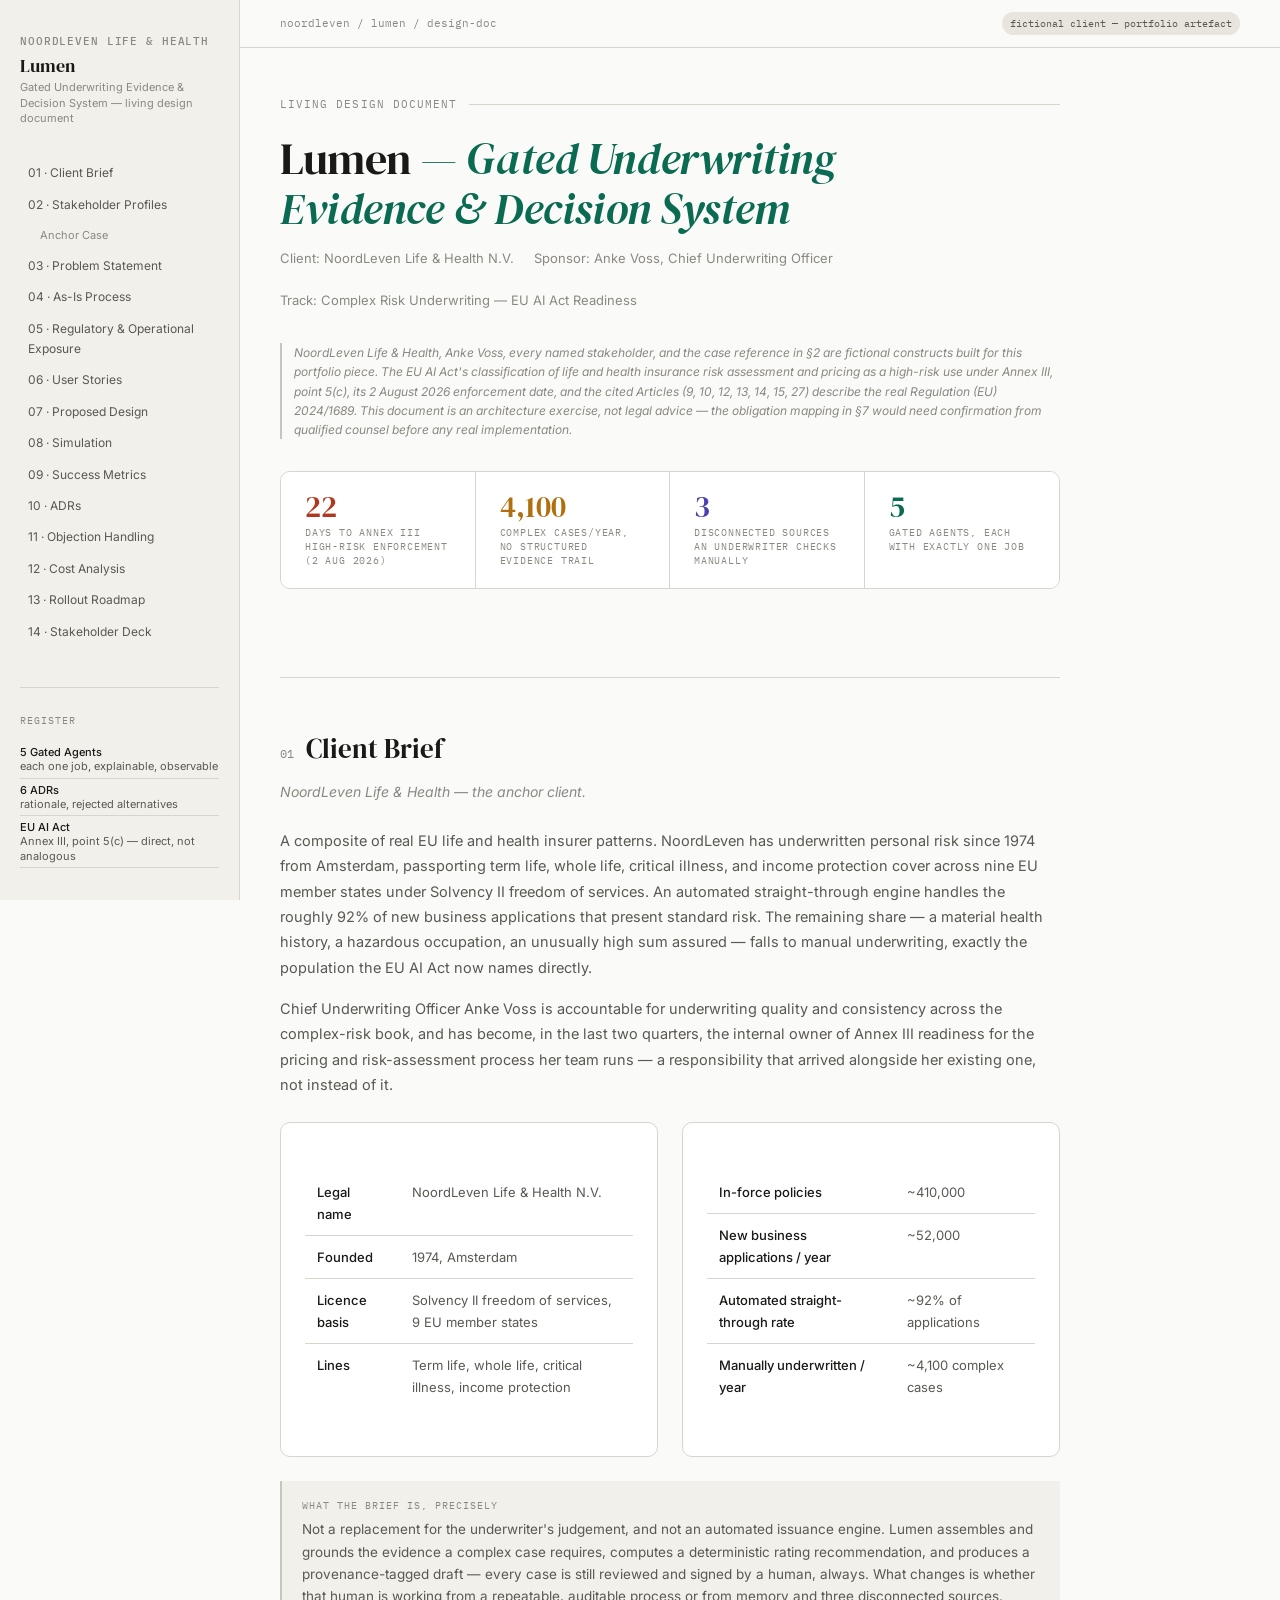
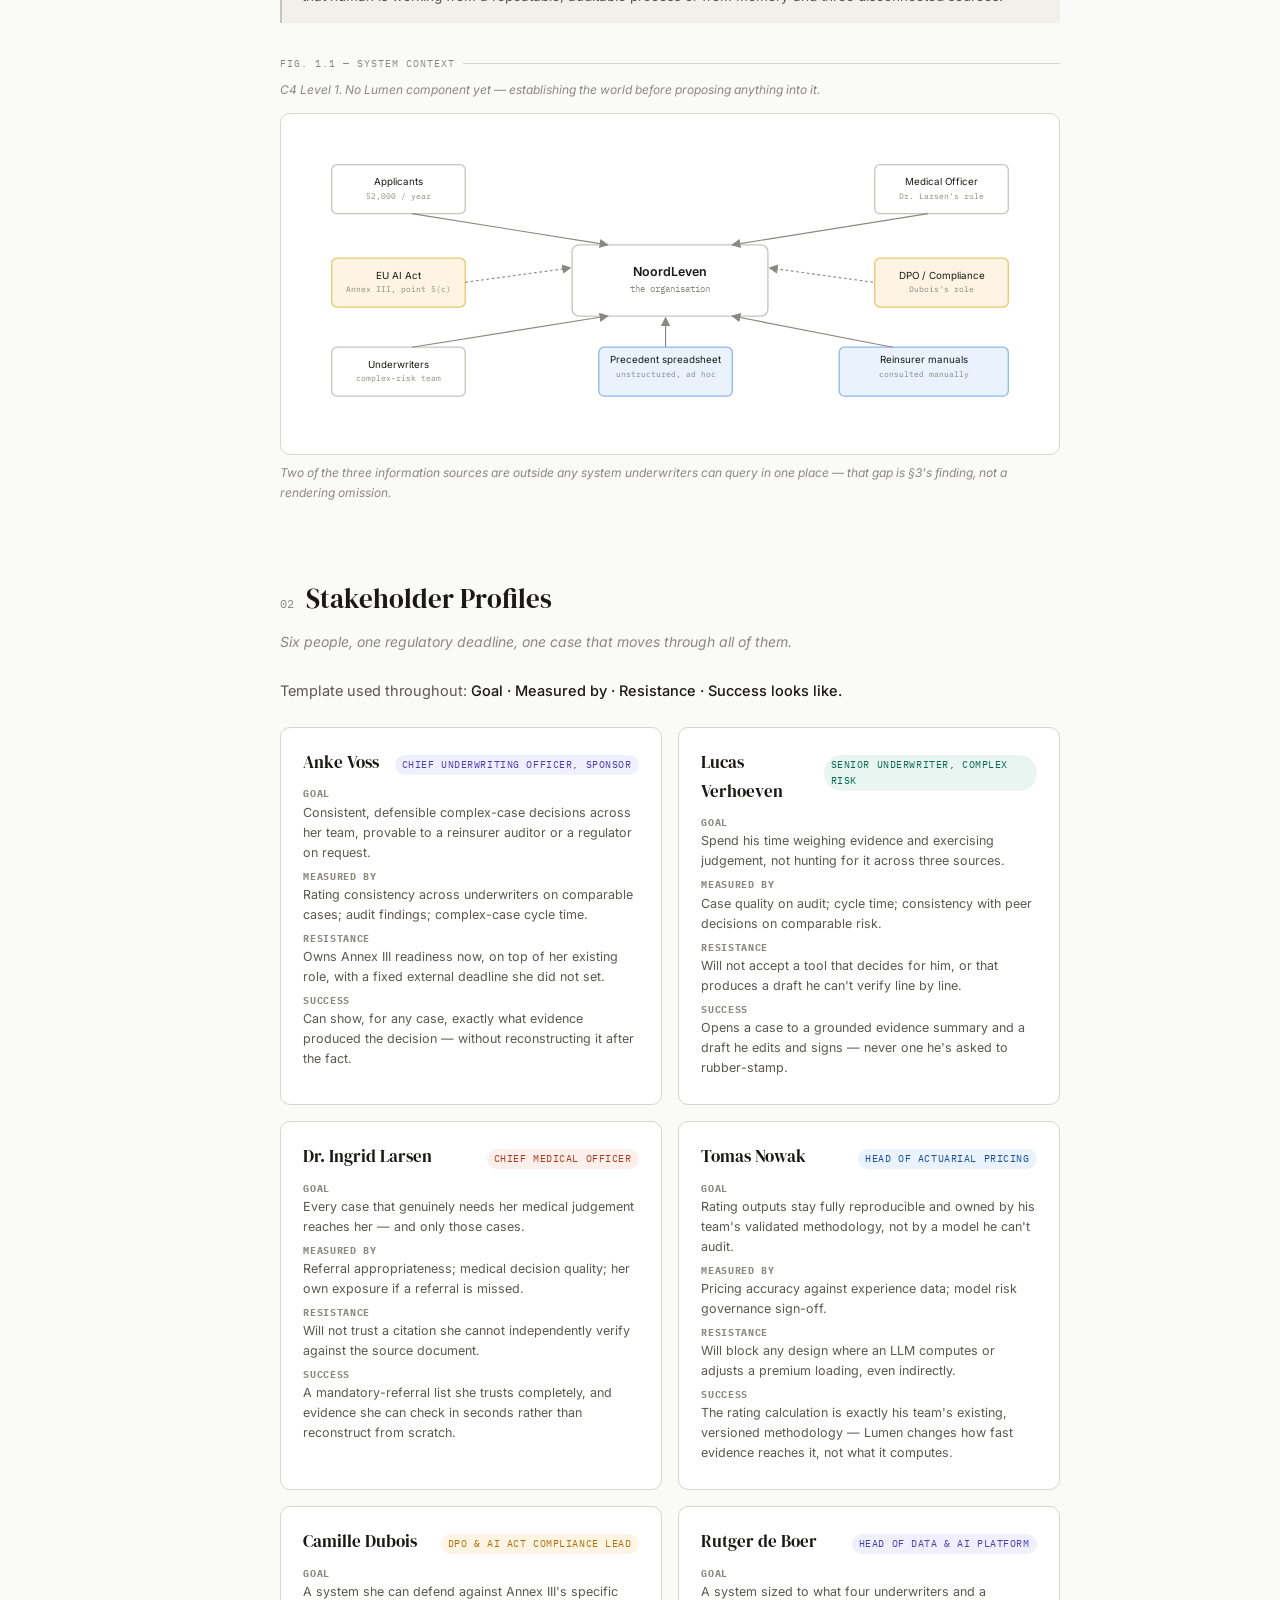
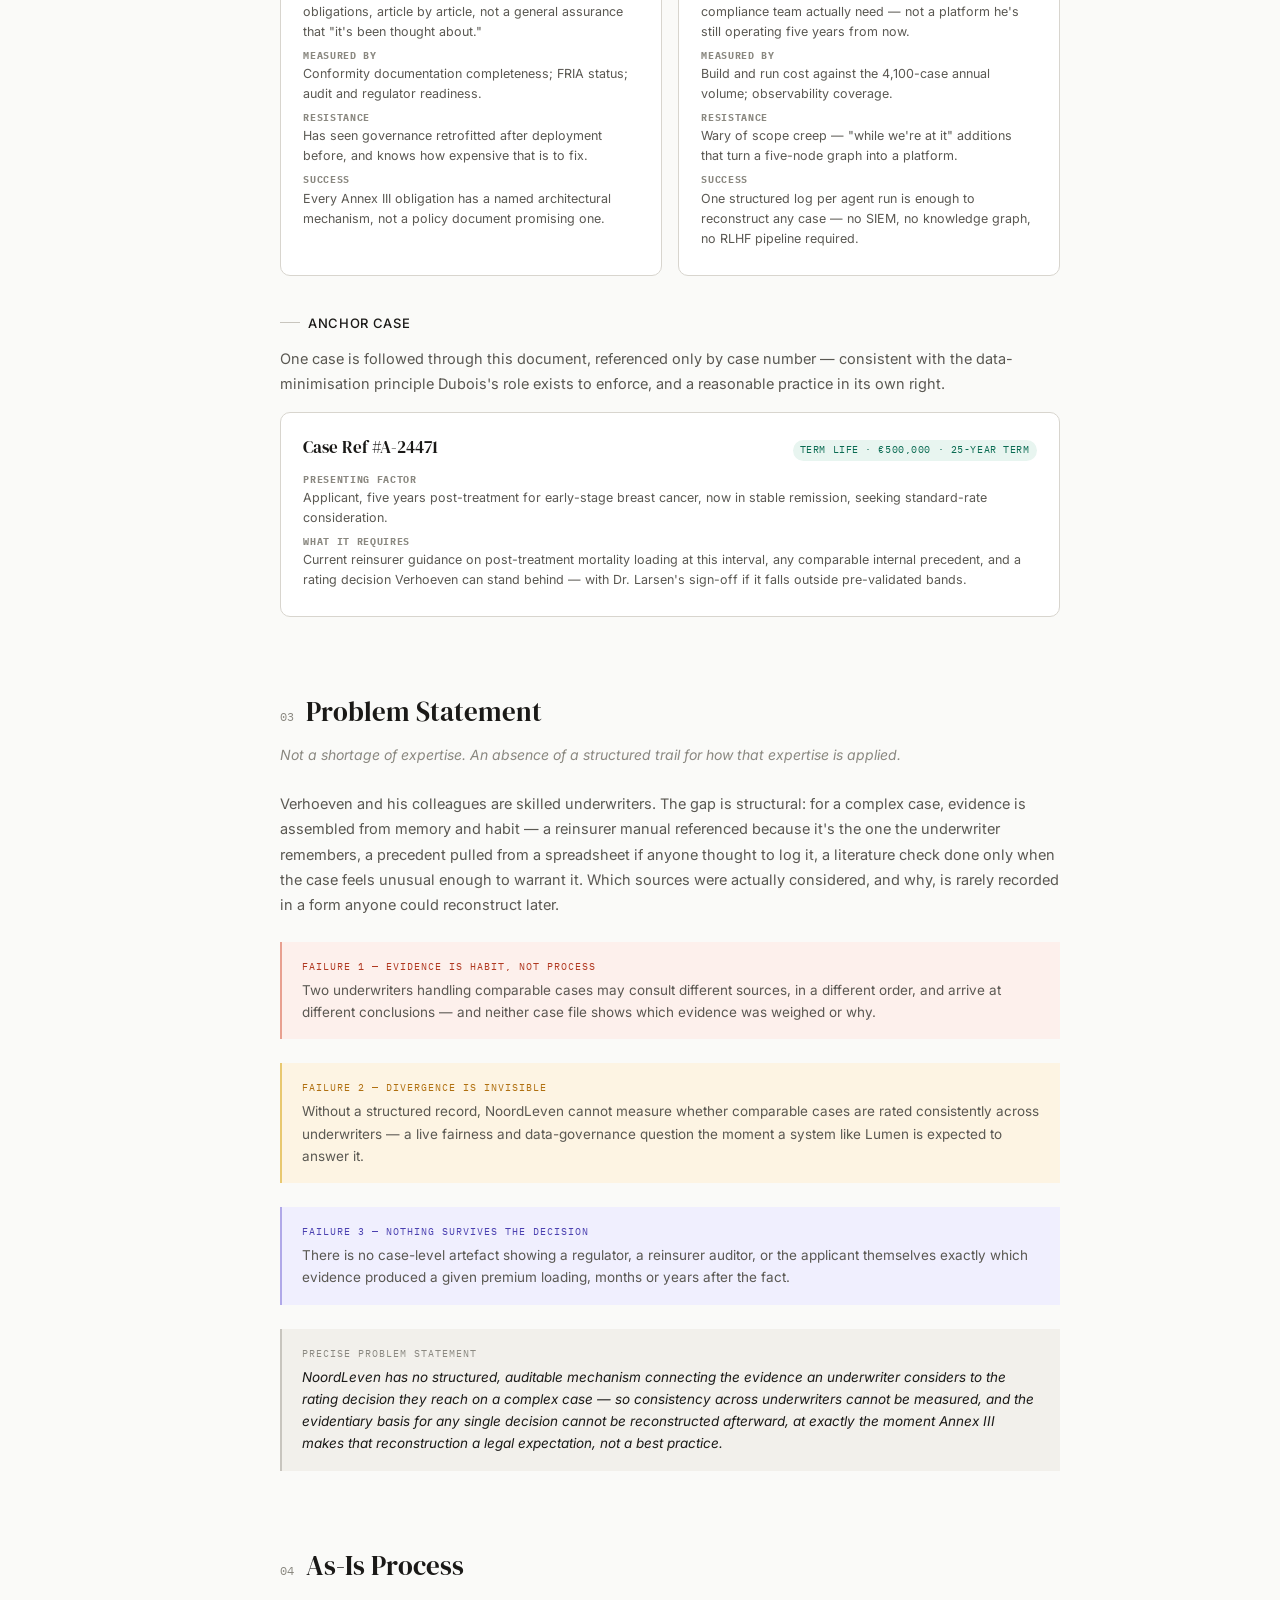
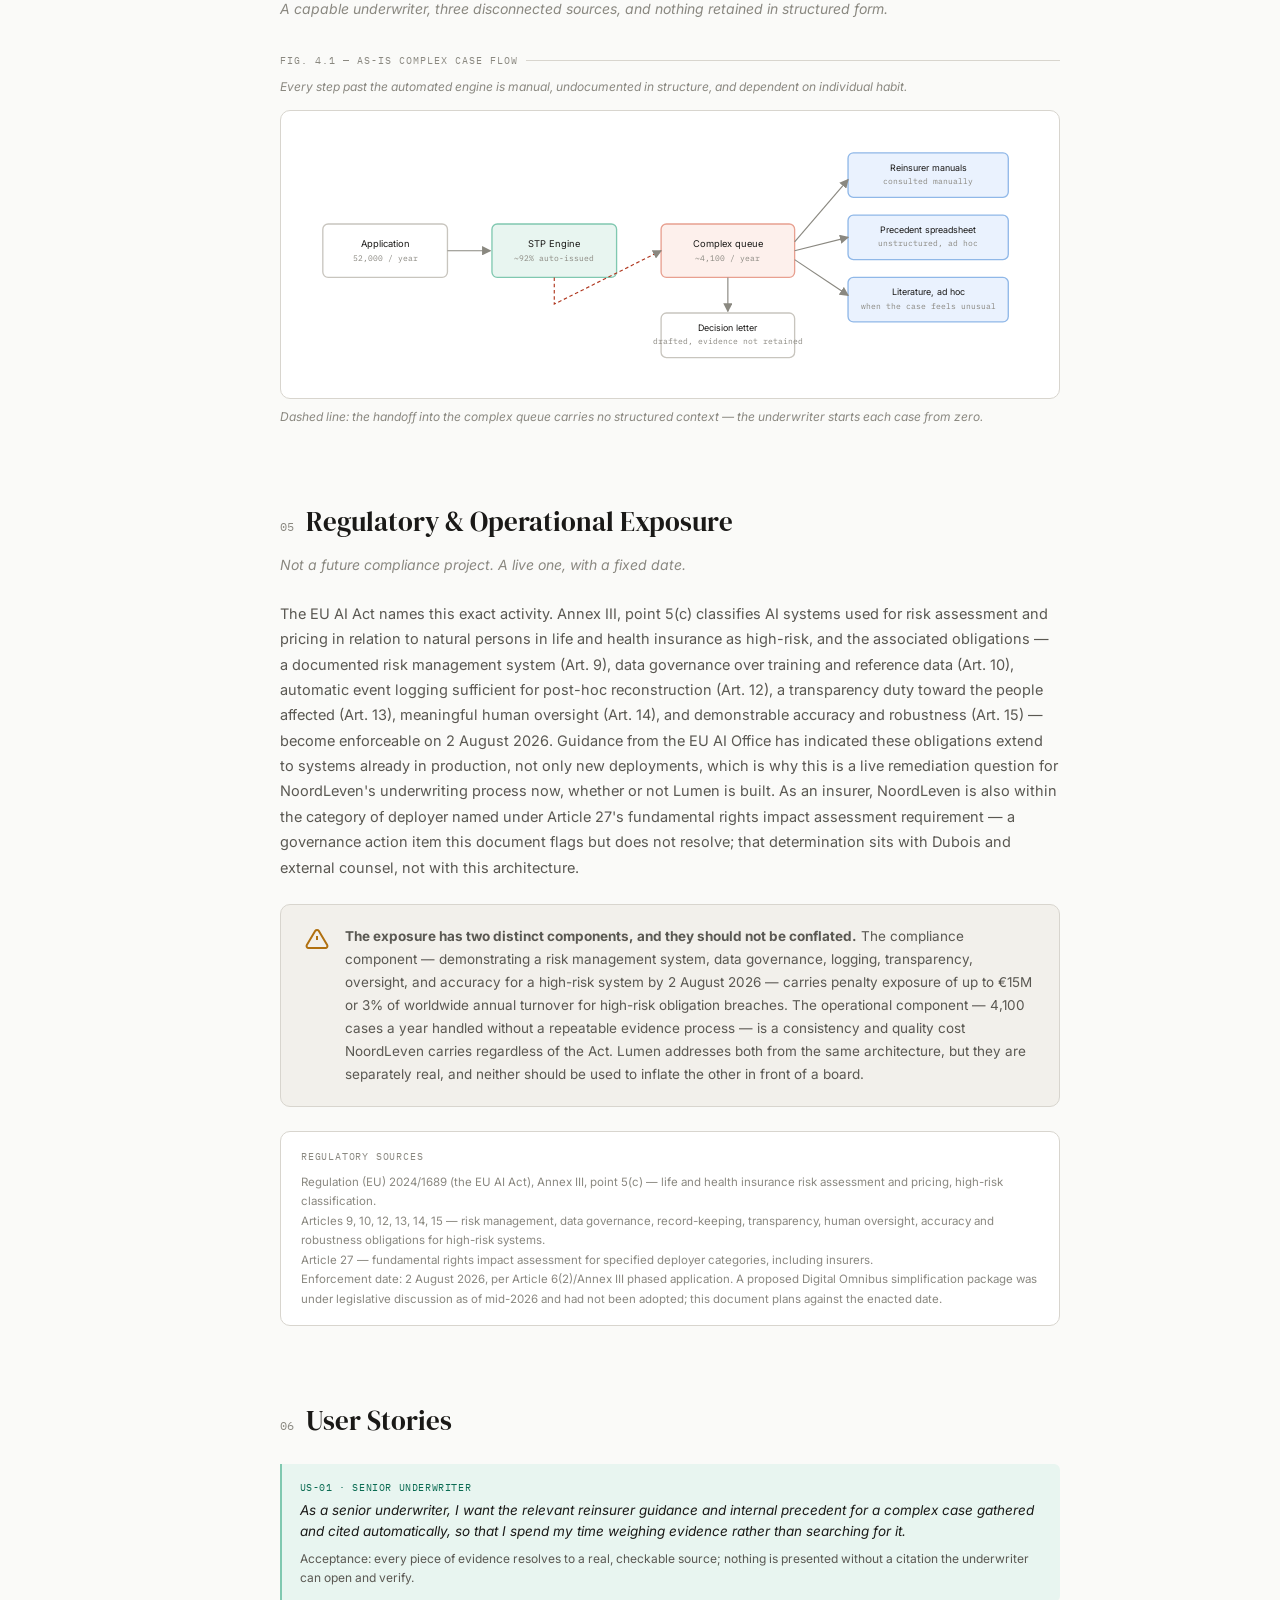
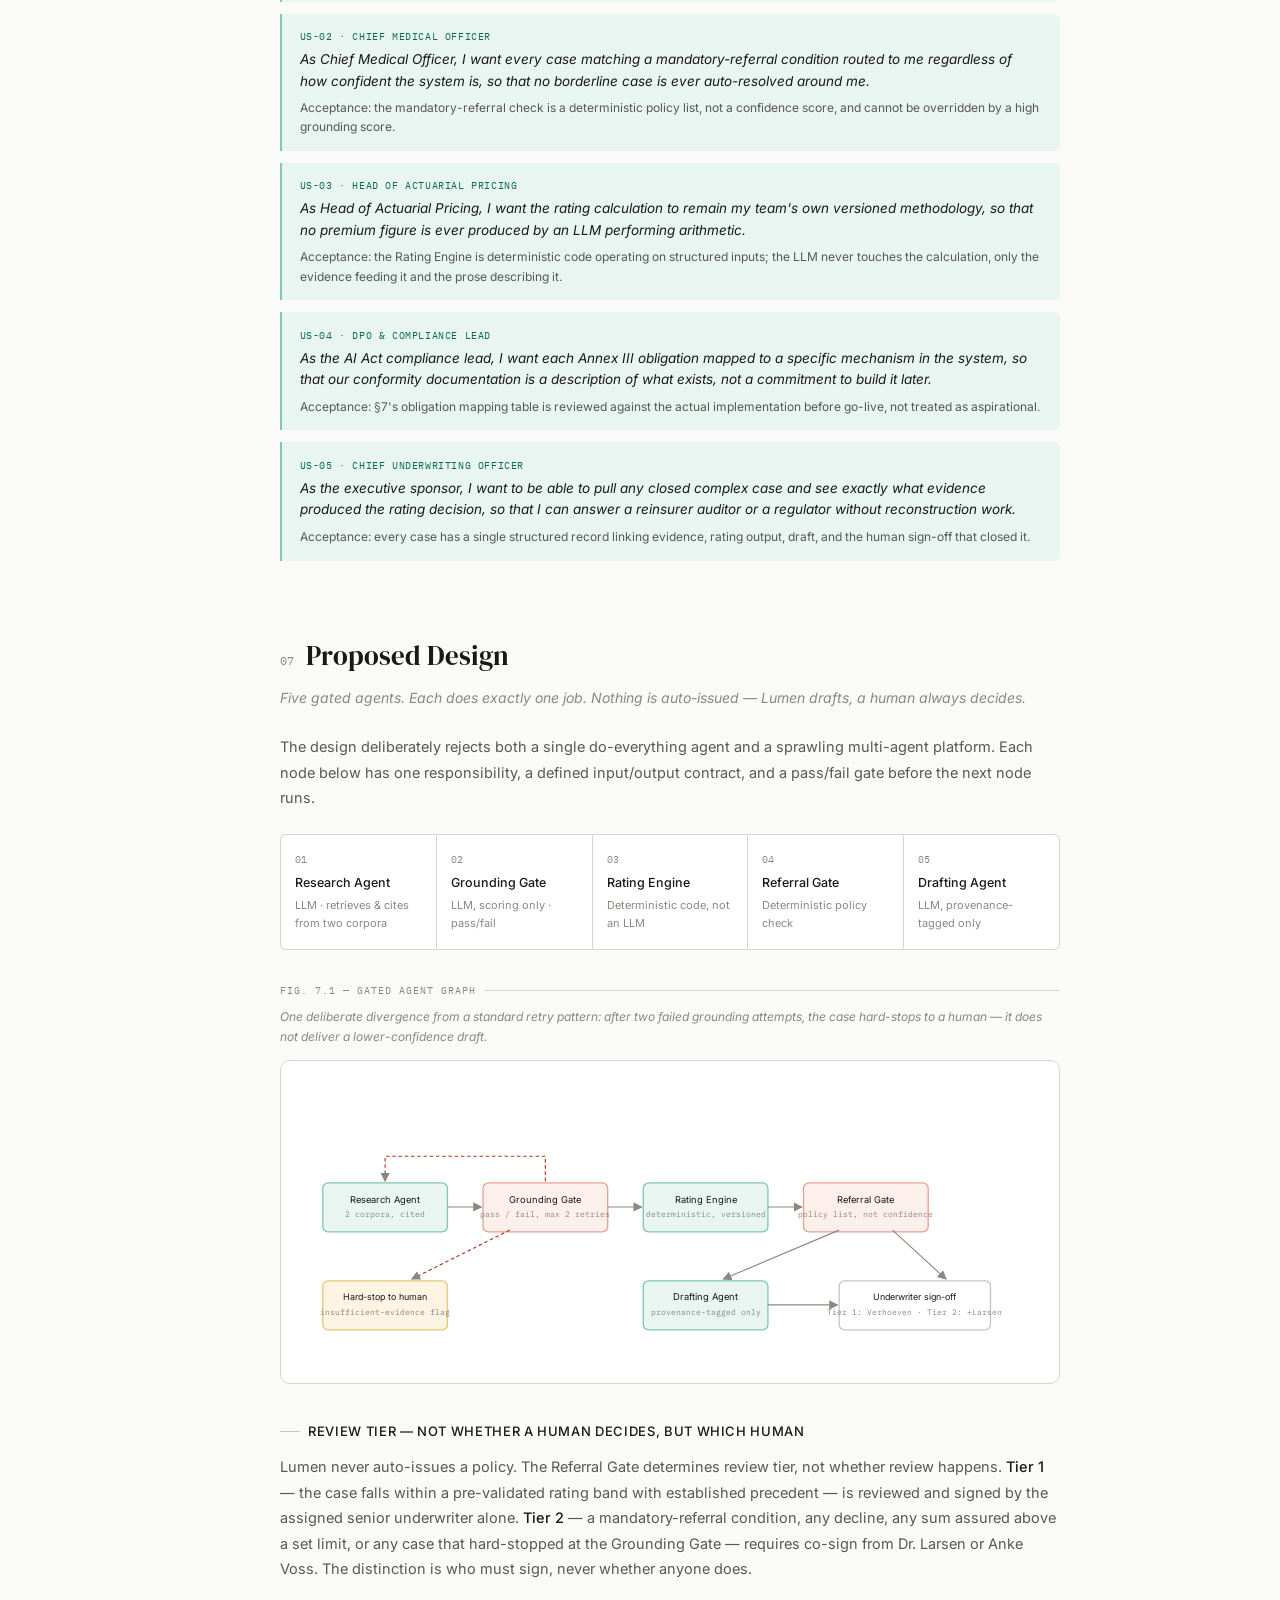
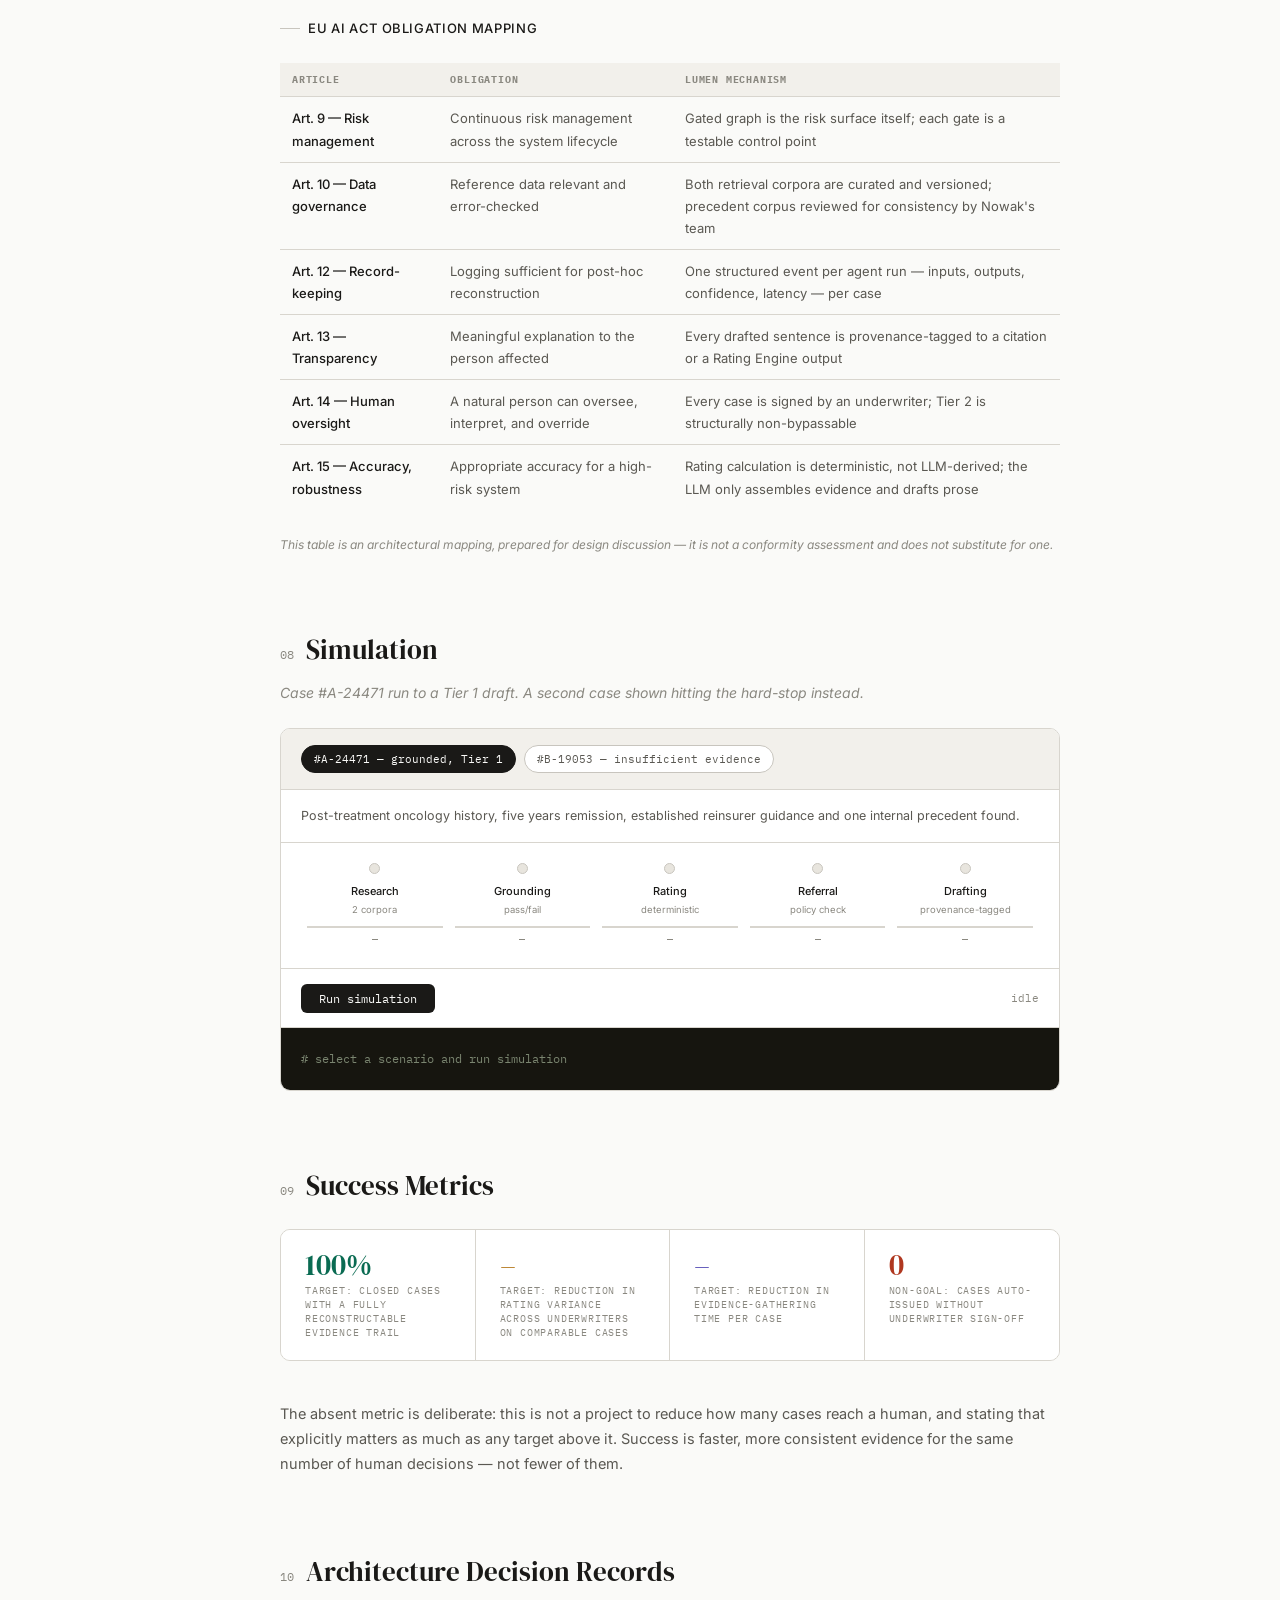
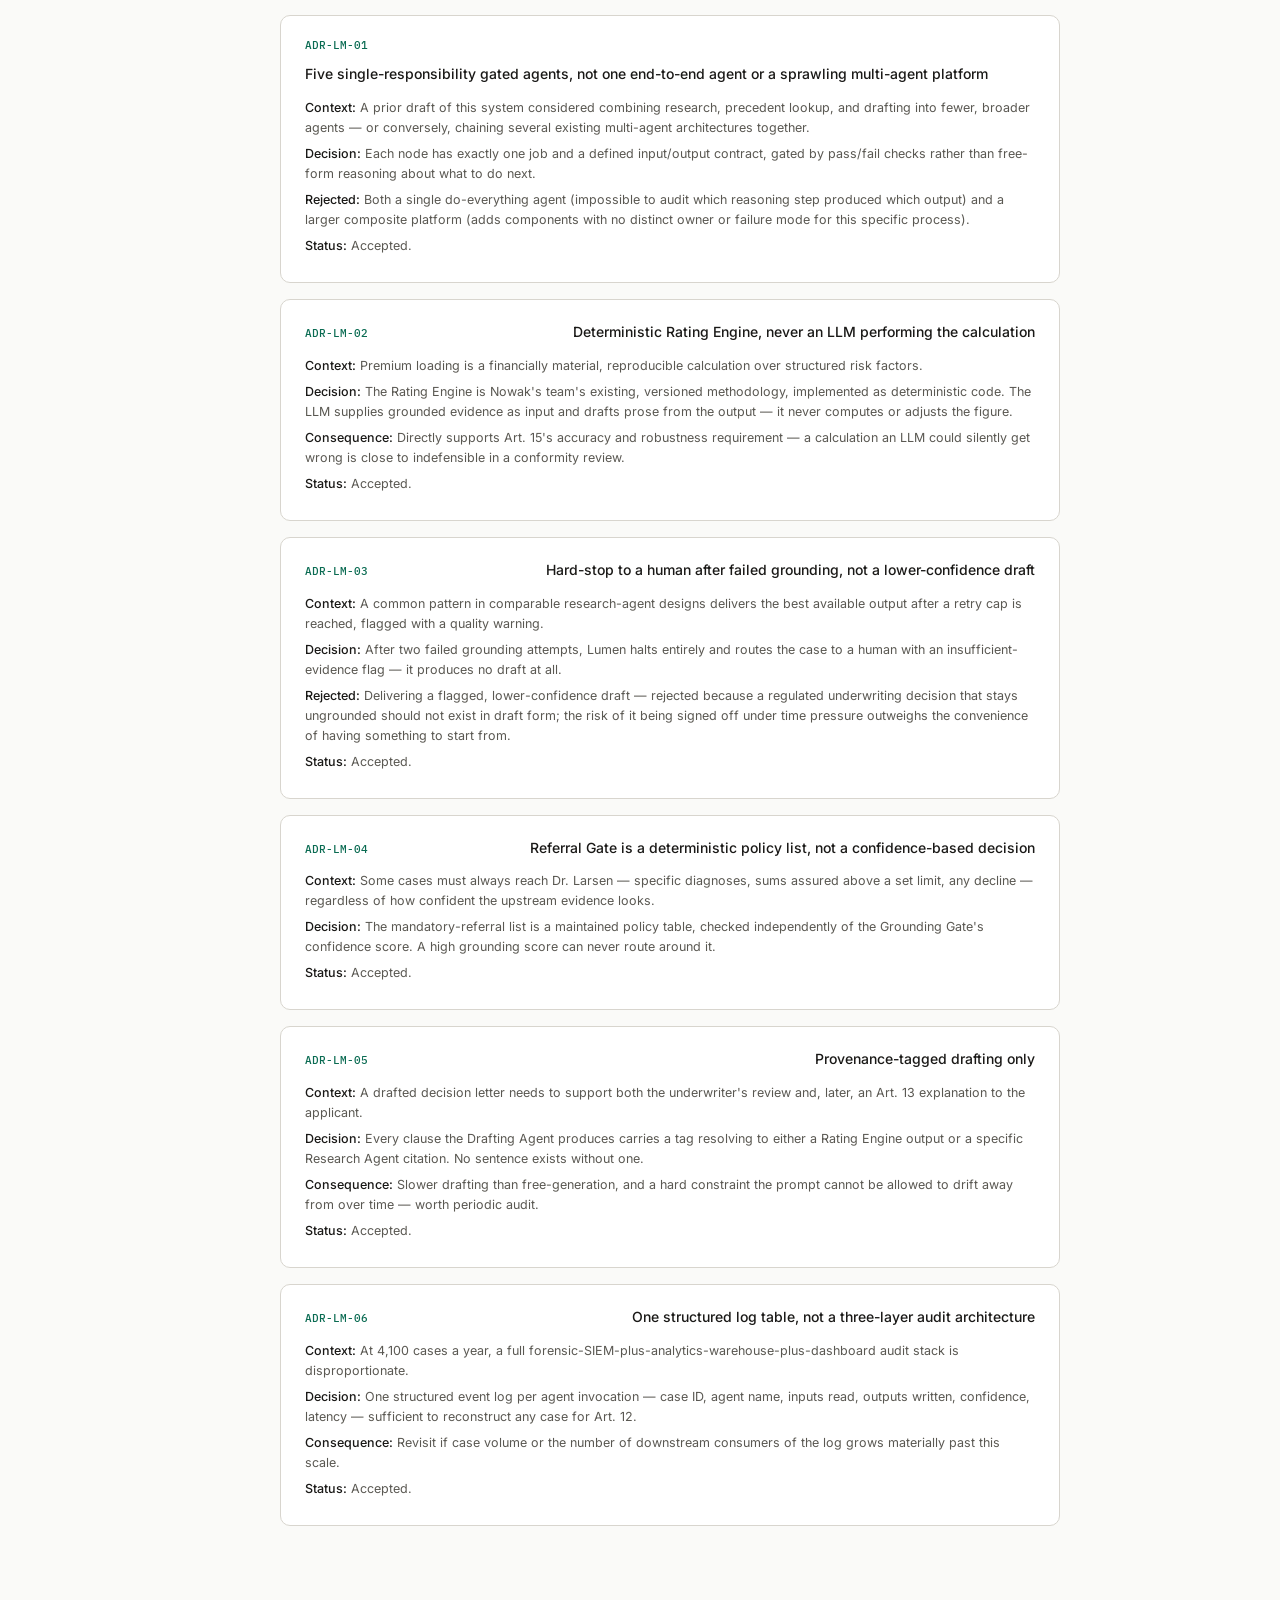
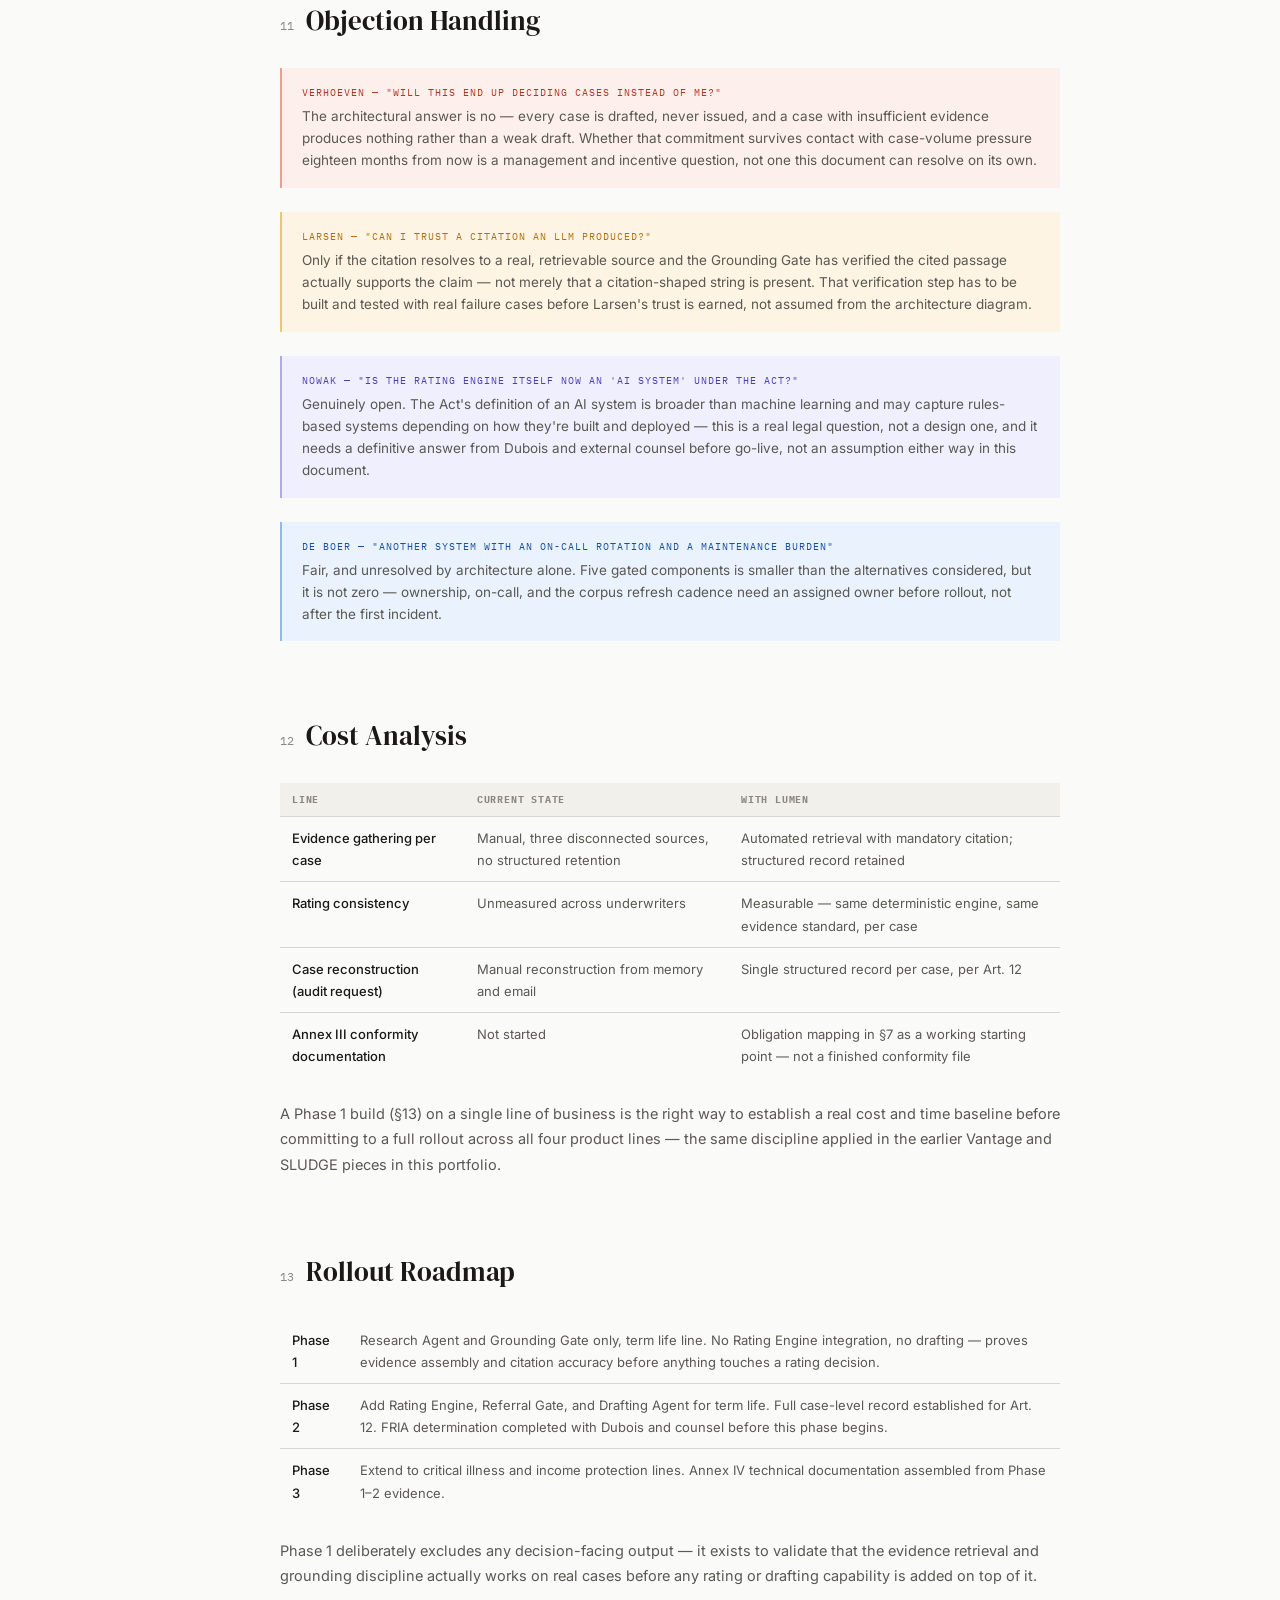
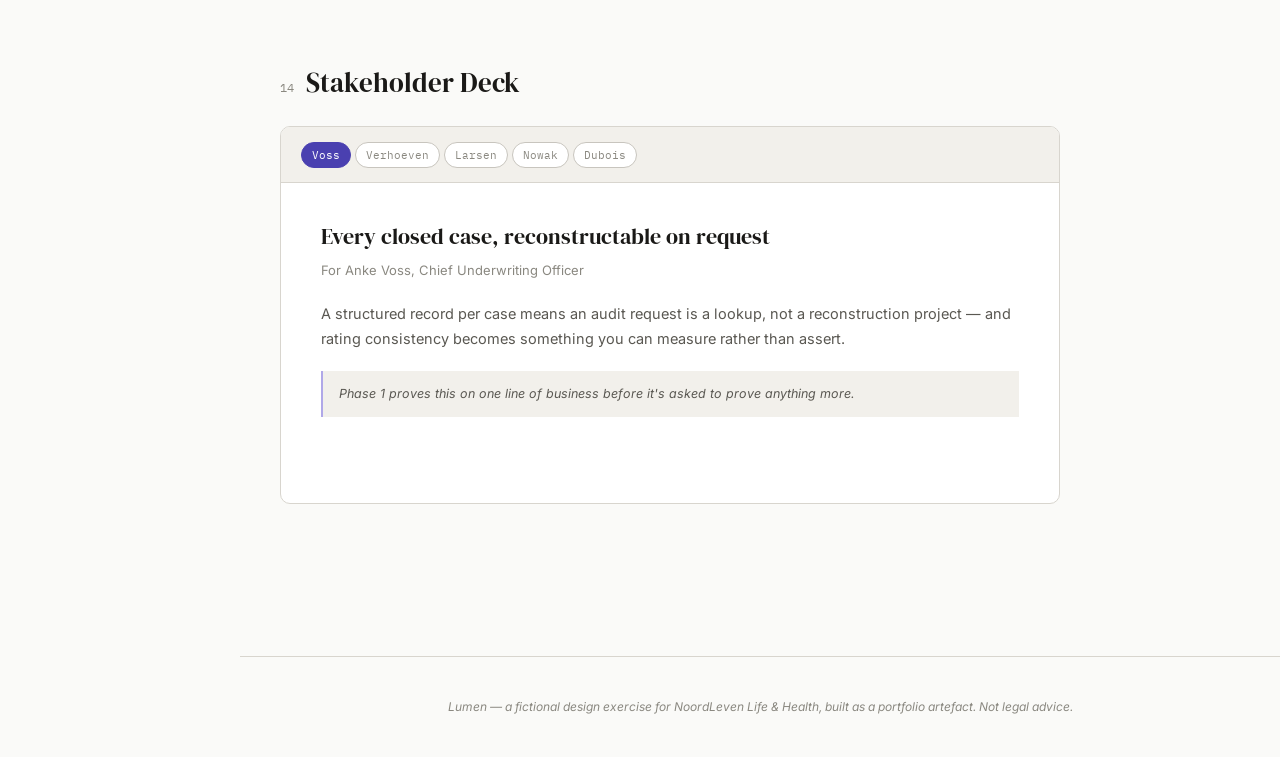
==== index.html @ a4bcfda4 "update" ====
<!DOCTYPE html>
<html lang="en">
<head>
<meta charset="UTF-8"/>
<meta name="viewport" content="width=device-width, initial-scale=1.0"/>
<title>Lumen — Gated Underwriting Evidence &amp; Decision System for NoordLeven Life &amp; Health</title>
<link rel="preconnect" href="https://fonts.googleapis.com"/>
<link rel="preconnect" href="https://fonts.gstatic.com" crossorigin/>
<link href="https://fonts.googleapis.com/css2?family=DM+Serif+Display:ital@0;1&family=IBM+Plex+Mono:wght@400;500&family=Inter:wght@400;500&display=swap" rel="stylesheet"/>
<style>
:root {
  --bg: #fafaf8; --bg2: #f2f0eb; --bg3: #e8e5de;
  --text: #1a1917; --text2: #5a5852; --text3: #8a8880;
  --border: #d8d5ce; --border2: #c8c5be;
  --amber: #b07010; --amber-bg: #fdf4e3; --amber-border: #e8c870;
  --teal: #0a6b52; --teal-bg: #e8f5f0; --teal-border: #80c8b0;
  --purple: #4a40b0; --purple-bg: #f0effe; --purple-border: #b0a8e8;
  --coral: #b03820; --coral-bg: #fdf0ec; --coral-border: #e8a090;
  --blue: #1850a0; --blue-bg: #eaf2fe; --blue-border: #90b8e8;
  --serif: 'DM Serif Display', Georgia, serif;
  --mono: 'IBM Plex Mono', monospace;
  --sans: 'Inter', system-ui, sans-serif;
  --r: 6px; --r-lg: 10px;
}
* { box-sizing: border-box; margin: 0; padding: 0; }
body { font-family: var(--sans); background: var(--bg); color: var(--text); font-size: 15px; line-height: 1.7; }
.page-wrap { display: grid; grid-template-columns: 240px 1fr; min-height: 100vh; }

.sidebar { position: sticky; top: 0; height: 100vh; overflow-y: auto; background: var(--bg2); border-right: 1px solid var(--border); padding: 2rem 1.25rem; display: flex; flex-direction: column; gap: 0; }
.sidebar-logo { font-family: var(--mono); font-size: 11px; font-weight: 500; color: var(--text3); letter-spacing: 0.08em; text-transform: uppercase; margin-bottom: 0.25rem; }
.sidebar-project { font-family: var(--serif); font-size: 18px; color: var(--text); margin-bottom: 0.25rem; line-height: 1.2; }
.sidebar-sub { font-size: 11px; color: var(--text3); margin-bottom: 2rem; line-height: 1.4; }
.sidebar-nav { list-style: none; display: flex; flex-direction: column; gap: 1px; }
.sidebar-nav a { display: block; font-size: 12px; color: var(--text2); text-decoration: none; padding: 5px 8px; border-radius: var(--r); transition: background 0.15s, color 0.15s; }
.sidebar-nav a:hover { background: var(--bg3); color: var(--text); }
.sidebar-nav a.active { background: var(--text); color: var(--bg); }
.sidebar-nav .sub { padding-left: 20px; font-size: 11px; color: var(--text3); }
.sidebar-nav .sub:hover { color: var(--text2); }
.stack-block { margin-top: auto; padding-top: 1.5rem; border-top: 1px solid var(--border); }
.stack-title { font-family: var(--mono); font-size: 10px; text-transform: uppercase; letter-spacing: 0.1em; color: var(--text3); margin-bottom: 0.75rem; }
.stack-item { font-size: 11px; color: var(--text2); padding: 4px 0; border-bottom: 1px solid var(--border); line-height: 1.3; }
.stack-item strong { display: block; color: var(--text); font-weight: 500; font-size: 11px; }

.main { padding: 0; }
.topbar { display: flex; align-items: center; justify-content: space-between; padding: 0.75rem 2.5rem; border-bottom: 1px solid var(--border); position: sticky; top: 0; background: rgba(250,250,248,0.95); backdrop-filter: blur(8px); z-index: 100; }
.topbar-breadcrumb { font-family: var(--mono); font-size: 11px; color: var(--text3); }
.topbar-right { display: flex; align-items: center; gap: 16px; }
.topbar-tag { font-family: var(--mono); font-size: 10px; padding: 3px 8px; background: var(--bg3); border-radius: 99px; color: var(--text2); }

.content { padding: 3rem 2.5rem 5rem; max-width: 860px; }

.doc-header { margin-bottom: 3rem; padding-bottom: 3rem; border-bottom: 1px solid var(--border); }
.doc-eyebrow { display: flex; align-items: center; gap: 12px; font-family: var(--mono); font-size: 10.5px; color: var(--text3); text-transform: uppercase; letter-spacing: 0.1em; margin-bottom: 1.25rem; }
.doc-eyebrow::after { content: ''; flex: 1; height: 1px; background: var(--border); }
.doc-title { font-family: var(--serif); font-size: clamp(28px, 4vw, 44px); font-weight: 400; line-height: 1.15; letter-spacing: -0.01em; color: var(--text); margin-bottom: 0.75rem; }
.doc-title em { font-style: italic; color: var(--teal); }
.doc-byline { font-size: 13px; color: var(--text3); display: flex; gap: 20px; flex-wrap: wrap; margin-bottom: 2rem; }
.doc-disclaimer { font-size: 12px; color: var(--text3); font-style: italic; border-left: 2px solid var(--border2); padding-left: 12px; margin-bottom: 2rem; line-height: 1.6; }

.stat-grid { display: grid; grid-template-columns: repeat(4, 1fr); gap: 0; border: 1px solid var(--border); border-radius: var(--r-lg); overflow: hidden; margin: 0 0 2.5rem; }
.stat-cell { padding: 1.25rem 1.5rem; border-right: 1px solid var(--border); background: white; }
.stat-cell:last-child { border-right: none; }
.stat-value { font-family: var(--serif); font-size: 30px; font-weight: 400; line-height: 1; margin-bottom: 4px; }
.stat-value.amber { color: var(--amber); }
.stat-value.teal { color: var(--teal); }
.stat-value.purple { color: var(--purple); }
.stat-value.coral { color: var(--coral); }
.stat-label { font-family: var(--mono); font-size: 10px; color: var(--text3); text-transform: uppercase; letter-spacing: 0.08em; line-height: 1.4; }

.section { margin-bottom: 4.5rem; scroll-margin-top: 90px; }
.section-heading { font-family: var(--serif); font-size: 27px; font-weight: 400; color: var(--text); margin-bottom: 1.25rem; display: flex; align-items: baseline; gap: 12px; }
.section-num { font-family: var(--mono); font-size: 12px; color: var(--text3); }
.section-kicker { font-style: italic; color: var(--text3); font-size: 14px; margin: -0.75rem 0 1.5rem; }
.subsection-heading { font-family: var(--sans); font-size: 13px; font-weight: 500; color: var(--text); margin: 2.25rem 0 0.75rem; text-transform: uppercase; letter-spacing: 0.05em; display: flex; align-items: center; gap: 8px; scroll-margin-top: 90px; }
.subsection-heading::before { content: ''; display: block; width: 20px; height: 1px; background: var(--border2); }
.body-text { font-size: 14.5px; line-height: 1.75; color: var(--text2); margin-bottom: 1rem; }
.body-text strong { color: var(--text); font-weight: 500; }
.body-text code { font-family: var(--mono); font-size: 12px; background: var(--bg3); padding: 1px 5px; border-radius: 3px; color: var(--text); }

.callout { border-left: 2px solid var(--border2); padding: 1rem 1.25rem; margin: 1.5rem 0; background: var(--bg2); }
.callout.amber { border-color: var(--amber-border); background: var(--amber-bg); }
.callout.teal { border-color: var(--teal-border); background: var(--teal-bg); }
.callout.purple { border-color: var(--purple-border); background: var(--purple-bg); }
.callout.blue { border-color: var(--blue-border); background: var(--blue-bg); }
.callout.coral { border-color: var(--coral-border); background: var(--coral-bg); }
.callout-label { font-family: var(--mono); font-size: 10px; text-transform: uppercase; letter-spacing: 0.1em; color: var(--text3); margin-bottom: 4px; }
.callout.amber .callout-label { color: var(--amber); }
.callout.teal .callout-label { color: var(--teal); }
.callout.purple .callout-label { color: var(--purple); }
.callout.blue .callout-label { color: var(--blue); }
.callout.coral .callout-label { color: var(--coral); }
.callout-body { font-size: 13.5px; line-height: 1.65; color: var(--text2); }
.callout-body em { color: var(--text); font-style: italic; }

.figure { margin: 2rem 0; }
.figure-label { font-family: var(--mono); font-size: 10px; text-transform: uppercase; letter-spacing: 0.1em; color: var(--text3); margin-bottom: 0.5rem; display: flex; align-items: center; gap: 8px; }
.figure-label::after { content: ''; flex: 1; height: 1px; background: var(--border); }
.figure-sublabel { font-size: 12px; color: var(--text3); font-style: italic; margin-bottom: 0.75rem; }
.figure-body { border: 1px solid var(--border); border-radius: var(--r-lg); background: white; padding: 1.5rem; overflow-x: auto; }
.figure-note { font-size: 12px; color: var(--text3); margin-top: 0.5rem; font-style: italic; }

.comp-table { width: 100%; border-collapse: collapse; font-size: 13px; margin: 1.5rem 0; }
.comp-table th { font-family: var(--mono); font-size: 10px; text-transform: uppercase; letter-spacing: 0.08em; color: var(--text3); padding: 8px 12px; border-bottom: 1px solid var(--border); text-align: left; background: var(--bg2); }
.comp-table td { padding: 10px 12px; border-bottom: 1px solid var(--border); color: var(--text2); vertical-align: top; }
.comp-table td:first-child { font-weight: 500; color: var(--text); }
.comp-table tr:last-child td { border-bottom: none; }

.card-grid { display: grid; grid-template-columns: repeat(2, 1fr); gap: 1rem; margin: 1.5rem 0; }
.p-card { border: 1px solid var(--border); border-radius: var(--r-lg); background: white; padding: 1.25rem 1.4rem; scroll-margin-top: 90px; }
.p-card-head { display: flex; justify-content: space-between; align-items: baseline; margin-bottom: 0.6rem; }
.p-card-name { font-family: var(--serif); font-size: 17px; color: var(--text); }
.p-card-tag { font-family: var(--mono); font-size: 9.5px; text-transform: uppercase; letter-spacing: 0.06em; padding: 2px 7px; border-radius: 99px; }
.p-card-field { font-size: 12.5px; line-height: 1.6; margin-bottom: 6px; color: var(--text2); }
.p-card-field strong { display: block; font-family: var(--mono); font-size: 9.5px; text-transform: uppercase; letter-spacing: 0.07em; color: var(--text3); margin-bottom: 1px; }

.adr-card { border: 1px solid var(--border); border-radius: var(--r-lg); background: white; padding: 1.25rem 1.5rem; margin-bottom: 1rem; scroll-margin-top: 90px; }
.adr-head { display: flex; justify-content: space-between; align-items: baseline; margin-bottom: 0.75rem; flex-wrap: wrap; gap: 8px; }
.adr-id { font-family: var(--mono); font-size: 11px; color: var(--teal); font-weight: 500; }
.adr-title { font-family: var(--sans); font-size: 14px; font-weight: 500; color: var(--text); }
.adr-row { font-size: 12.5px; line-height: 1.6; color: var(--text2); margin-bottom: 6px; }
.adr-row strong { color: var(--text); font-weight: 500; }

.us-card { border-left: 2px solid var(--teal-border); background: var(--teal-bg); border-radius: 0 var(--r) var(--r) 0; padding: 0.9rem 1.1rem; margin-bottom: 0.75rem; }
.us-id { font-family: var(--mono); font-size: 10px; color: var(--teal); text-transform: uppercase; letter-spacing: 0.06em; margin-bottom: 4px; }
.us-story { font-size: 13.5px; color: var(--text); line-height: 1.6; margin-bottom: 6px; font-style: italic; }
.us-ac { font-size: 12px; color: var(--text2); line-height: 1.6; }

.pipeline-steps { display: flex; gap: 0; margin: 1.5rem 0; align-items: stretch; flex-wrap: wrap; }
.pipe-step { flex: 1; min-width: 140px; border: 1px solid var(--border); border-right: none; padding: 1rem 0.875rem; background: white; position: relative; }
.pipe-step:last-child { border-right: 1px solid var(--border); border-radius: 0 var(--r) var(--r) 0; }
.pipe-step:first-child { border-radius: var(--r) 0 0 var(--r); }
.pipe-num { font-family: var(--mono); font-size: 10px; color: var(--text3); margin-bottom: 4px; }
.pipe-name { font-family: var(--sans); font-size: 12.5px; font-weight: 500; color: var(--text); margin-bottom: 2px; }
.pipe-owner { font-size: 11px; color: var(--text3); }

.sim-box { border: 1px solid var(--border); border-radius: var(--r-lg); background: white; overflow: hidden; }
.sim-scenarios { display: flex; gap: 8px; padding: 1rem 1.25rem; border-bottom: 1px solid var(--border); flex-wrap: wrap; background: var(--bg2); }
.scenario-btn { font-family: var(--mono); font-size: 11px; padding: 6px 12px; border: 1px solid var(--border2); border-radius: 99px; background: white; color: var(--text2); cursor: pointer; transition: all 0.15s; }
.scenario-btn:hover { border-color: var(--teal-border); color: var(--teal); }
.scenario-btn.active { background: var(--text); color: var(--bg); border-color: var(--text); }
.sim-desc { padding: 1rem 1.25rem; font-size: 12.5px; color: var(--text2); line-height: 1.6; border-bottom: 1px solid var(--border); }
.sim-stages { display: flex; padding: 1.25rem; gap: 0; border-bottom: 1px solid var(--border); flex-wrap: wrap; }
.sim-stage { flex: 1; min-width: 90px; text-align: center; position: relative; padding: 0 6px; }
.stage-dot { width: 11px; height: 11px; border-radius: 50%; background: var(--bg3); border: 1px solid var(--border2); margin: 0 auto 8px; transition: all 0.2s; }
.stage-dot.running { background: var(--amber); border-color: var(--amber); animation: pulse 0.8s infinite; }
.stage-dot.done { background: var(--teal); border-color: var(--teal); }
.stage-dot.blocked { background: var(--coral); border-color: var(--coral); }
@keyframes pulse { 0%,100% { opacity:1; } 50% { opacity:0.4; } }
.stage-name { font-family: var(--sans); font-size: 11px; font-weight: 500; color: var(--text); }
.stage-owner { font-size: 9.5px; color: var(--text3); margin-top: 1px; }
.stage-bar { height: 2px; background: var(--border); margin-top: 8px; overflow: hidden; }
.stage-bar-fill { height: 100%; width: 0; background: var(--teal); transition: width 0.4s; }
.stage-timing { font-family: var(--mono); font-size: 9.5px; color: var(--text3); margin-top: 4px; }
.stage-timing.done { color: var(--teal); }
.sim-controls { display: flex; align-items: center; justify-content: space-between; padding: 0.9rem 1.25rem; border-bottom: 1px solid var(--border); }
.run-btn { font-family: var(--mono); font-size: 12px; padding: 7px 18px; background: var(--text); color: var(--bg); border: none; border-radius: var(--r); cursor: pointer; }
.run-btn:disabled { opacity: 0.5; cursor: not-allowed; }
.sim-status { font-family: var(--mono); font-size: 11px; color: var(--text3); }
.sim-status.running { color: var(--amber); }
.sim-status.done { color: var(--teal); }
.sim-output { font-family: var(--mono); font-size: 12px; line-height: 1.8; padding: 1.25rem; background: #16150f; color: #d8d5ce; max-height: 340px; overflow-y: auto; }
.out-line { display: block; }
.out-comment { color: #7a8570; }
.out-warn { color: #d8a84a; }
.out-key { color: #8ba8c8; }
.out-val { color: #d8d5ce; }

.carousel { border: 1px solid var(--border); border-radius: var(--r-lg); background: white; overflow: hidden; }
.carousel-nav { display: flex; gap: 4px; padding: 0.9rem 1.25rem; border-bottom: 1px solid var(--border); background: var(--bg2); overflow-x: auto; }
.slide-btn { font-family: var(--mono); font-size: 10.5px; padding: 5px 10px; border: 1px solid var(--border2); border-radius: 99px; background: white; color: var(--text3); cursor: pointer; white-space: nowrap; }
.slide-btn.active { background: var(--purple); color: white; border-color: var(--purple); }
.slide-panel { display: none; padding: 2.5rem; min-height: 320px; }
.slide-panel.active { display: block; }
.slide-headline { font-family: var(--serif); font-size: 22px; color: var(--text); margin-bottom: 0.5rem; line-height: 1.25; }
.slide-sub { font-size: 13px; color: var(--text3); margin-bottom: 1.25rem; }
.slide-note { font-size: 12.5px; color: var(--text2); background: var(--bg2); border-left: 2px solid var(--purple-border); padding: 0.75rem 1rem; margin-top: 1.25rem; font-style: italic; }

.cost-summary { display: flex; gap: 1rem; align-items: flex-start; border: 1px solid var(--border); border-radius: var(--r-lg); background: var(--bg2); padding: 1.25rem 1.5rem; margin: 1.5rem 0; }
.cost-summary-icon { color: var(--amber); flex-shrink: 0; margin-top: 2px; }
.cost-summary-body { font-size: 13.5px; line-height: 1.7; color: var(--text2); }
.sources-note { margin: 1.5rem 0; padding: 1rem 1.25rem; border: 1px solid var(--border); border-radius: var(--r-lg); background: white; }
.sources-note-label { font-family: var(--mono); font-size: 10px; text-transform: uppercase; letter-spacing: 0.08em; color: var(--text3); margin-bottom: 0.5rem; }
.sources-note-body { font-size: 11.5px; color: var(--text3); line-height: 1.7; }

.dbox { fill: white; stroke: var(--border2); stroke-width: 1.5; }
.dbox-agent { fill: var(--teal-bg); stroke: var(--teal-border); stroke-width: 1.5; }
.dbox-ext { fill: var(--blue-bg); stroke: var(--blue-border); stroke-width: 1.5; }
.dbox-reg { fill: var(--amber-bg); stroke: var(--amber-border); stroke-width: 1.5; }
.dbox-gate { fill: var(--coral-bg); stroke: var(--coral-border); stroke-width: 1.5; }
.dtext { font-family: 'Inter', sans-serif; fill: var(--text); }
.dtext-sm { font-family: 'IBM Plex Mono', monospace; fill: var(--text3); }
.darrow { stroke: var(--text3); stroke-width: 1.3; fill: none; marker-end: url(#arrow); }
.darrow-dash { stroke: var(--coral); stroke-width: 1.3; fill: none; stroke-dasharray: 4 3; marker-end: url(#arrow); }

footer.doc-footer { border-top: 1px solid var(--border); padding: 2.5rem; text-align: center; font-size: 12px; color: var(--text3); font-style: italic; }

@media (max-width: 900px) {
  .page-wrap { grid-template-columns: 1fr; }
  .sidebar { position: relative; height: auto; }
  .card-grid { grid-template-columns: 1fr; }
  .stat-grid { grid-template-columns: repeat(2,1fr); }
}
</style>
</head>
<body>
<div class="page-wrap">

<nav class="sidebar">
  <div class="sidebar-logo">NoordLeven Life &amp; Health</div>
  <div class="sidebar-project">Lumen</div>
  <div class="sidebar-sub">Gated Underwriting Evidence &amp; Decision System — living design document</div>
  <ul class="sidebar-nav">
    <li><a href="#s1">01 · Client Brief</a></li>
    <li><a href="#s2">02 · Stakeholder Profiles</a></li>
    <li><a href="#s2-anchor" class="sub">Anchor Case</a></li>
    <li><a href="#s3">03 · Problem Statement</a></li>
    <li><a href="#s4">04 · As-Is Process</a></li>
    <li><a href="#s5">05 · Regulatory &amp; Operational Exposure</a></li>
    <li><a href="#s6">06 · User Stories</a></li>
    <li><a href="#s7">07 · Proposed Design</a></li>
    <li><a href="#s8">08 · Simulation</a></li>
    <li><a href="#s9">09 · Success Metrics</a></li>
    <li><a href="#s10">10 · ADRs</a></li>
    <li><a href="#s11">11 · Objection Handling</a></li>
    <li><a href="#s12">12 · Cost Analysis</a></li>
    <li><a href="#s13">13 · Rollout Roadmap</a></li>
    <li><a href="#s14">14 · Stakeholder Deck</a></li>
  </ul>
  <div class="stack-block">
    <div class="stack-title">Register</div>
    <div class="stack-item"><strong>5 Gated Agents</strong>each one job, explainable, observable</div>
    <div class="stack-item"><strong>6 ADRs</strong>rationale, rejected alternatives</div>
    <div class="stack-item"><strong>EU AI Act</strong>Annex III, point 5(c) — direct, not analogous</div>
  </div>
</nav>

<div class="main">
  <div class="topbar">
    <div class="topbar-breadcrumb">noordleven / lumen / design-doc</div>
    <div class="topbar-right"><span class="topbar-tag">fictional client — portfolio artefact</span></div>
  </div>

  <div class="content">

  <header class="doc-header" id="top">
    <div class="doc-eyebrow">Living design document</div>
    <h1 class="doc-title">Lumen <em>— Gated Underwriting<br/>Evidence &amp; Decision System</em></h1>
    <div class="doc-byline">
      <span>Client: NoordLeven Life &amp; Health N.V.</span>
      <span>Sponsor: Anke Voss, Chief Underwriting Officer</span>
      <span>Track: Complex Risk Underwriting — EU AI Act Readiness</span>
    </div>
    <div class="doc-disclaimer">NoordLeven Life &amp; Health, Anke Voss, every named stakeholder, and the case reference in §2 are fictional constructs built for this portfolio piece. The EU AI Act's classification of life and health insurance risk assessment and pricing as a high-risk use under Annex III, point 5(c), its 2 August 2026 enforcement date, and the cited Articles (9, 10, 12, 13, 14, 15, 27) describe the real Regulation (EU) 2024/1689. This document is an architecture exercise, not legal advice — the obligation mapping in §7 would need confirmation from qualified counsel before any real implementation.</div>
    <div class="stat-grid">
      <div class="stat-cell"><div class="stat-value coral">22</div><div class="stat-label">Days to Annex III high-risk enforcement (2 Aug 2026)</div></div>
      <div class="stat-cell"><div class="stat-value amber">4,100</div><div class="stat-label">Complex cases/year, no structured evidence trail</div></div>
      <div class="stat-cell"><div class="stat-value purple">3</div><div class="stat-label">Disconnected sources an underwriter checks manually</div></div>
      <div class="stat-cell"><div class="stat-value teal">5</div><div class="stat-label">Gated agents, each with exactly one job</div></div>
    </div>
  </header>

  <!-- ============ SECTION 1 ============ -->
  <section class="section" id="s1">
    <h2 class="section-heading"><span class="section-num">01</span> Client Brief</h2>
    <p class="section-kicker">NoordLeven Life &amp; Health — the anchor client.</p>

    <p class="body-text">A composite of real EU life and health insurer patterns. NoordLeven has underwritten personal risk since 1974 from Amsterdam, passporting term life, whole life, critical illness, and income protection cover across nine EU member states under Solvency II freedom of services. An automated straight-through engine handles the roughly 92% of new business applications that present standard risk. The remaining share — a material health history, a hazardous occupation, an unusually high sum assured — falls to manual underwriting, exactly the population the EU AI Act now names directly.</p>

    <p class="body-text">Chief Underwriting Officer Anke Voss is accountable for underwriting quality and consistency across the complex-risk book, and has become, in the last two quarters, the internal owner of Annex III readiness for the pricing and risk-assessment process her team runs — a responsibility that arrived alongside her existing one, not instead of it.</p>

    <div style="display:grid; grid-template-columns:1fr 1fr; gap:1.5rem; margin:1.5rem 0;">
      <div class="figure-body">
        <table class="comp-table">
          <tr><td>Legal name</td><td>NoordLeven Life &amp; Health N.V.</td></tr>
          <tr><td>Founded</td><td>1974, Amsterdam</td></tr>
          <tr><td>Licence basis</td><td>Solvency II freedom of services, 9 EU member states</td></tr>
          <tr><td>Lines</td><td>Term life, whole life, critical illness, income protection</td></tr>
        </table>
      </div>
      <div class="figure-body">
        <table class="comp-table">
          <tr><td>In-force policies</td><td>~410,000</td></tr>
          <tr><td>New business applications / year</td><td>~52,000</td></tr>
          <tr><td>Automated straight-through rate</td><td>~92% of applications</td></tr>
          <tr><td>Manually underwritten / year</td><td>~4,100 complex cases</td></tr>
        </table>
      </div>
    </div>

    <div class="callout">
      <div class="callout-label">What the brief is, precisely</div>
      <div class="callout-body">Not a replacement for the underwriter's judgement, and not an automated issuance engine. Lumen assembles and grounds the evidence a complex case requires, computes a deterministic rating recommendation, and produces a provenance-tagged draft — every case is still reviewed and signed by a human, always. What changes is whether that human is working from a repeatable, auditable process or from memory and three disconnected sources.</div>
    </div>

    <div class="figure">
      <div class="figure-label">Fig. 1.1 — System Context</div>
      <div class="figure-sublabel">C4 Level 1. No Lumen component yet — establishing the world before proposing anything into it.</div>
      <div class="figure-body">
        <svg viewBox="0 0 820 320" width="100%">
          <defs><marker id="arrow" markerWidth="8" markerHeight="8" refX="7" refY="4" orient="auto"><path d="M0,0 L8,4 L0,8 Z" fill="var(--text3)"/></marker></defs>
          <rect x="300" y="120" width="220" height="80" rx="8" class="dbox" stroke-width="2"/>
          <text x="410" y="155" text-anchor="middle" class="dtext" font-size="14" font-weight="600">NoordLeven</text>
          <text x="410" y="173" text-anchor="middle" class="dtext-sm" font-size="10">the organisation</text>

          <rect x="30" y="30" width="150" height="55" rx="6" class="dbox"/>
          <text x="105" y="53" text-anchor="middle" class="dtext" font-size="11">Applicants</text>
          <text x="105" y="68" text-anchor="middle" class="dtext-sm" font-size="9">52,000 / year</text>
          <path d="M120,85 L340,120" class="darrow"/>

          <rect x="30" y="235" width="150" height="55" rx="6" class="dbox"/>
          <text x="105" y="258" text-anchor="middle" class="dtext" font-size="11">Underwriters</text>
          <text x="105" y="273" text-anchor="middle" class="dtext-sm" font-size="9">complex-risk team</text>
          <path d="M120,235 L340,200" class="darrow"/>

          <rect x="640" y="30" width="150" height="55" rx="6" class="dbox"/>
          <text x="715" y="53" text-anchor="middle" class="dtext" font-size="11">Medical Officer</text>
          <text x="715" y="68" text-anchor="middle" class="dtext-sm" font-size="9">Dr. Larsen's role</text>
          <path d="M700,85 L480,120" class="darrow"/>

          <rect x="600" y="235" width="190" height="55" rx="6" class="dbox-ext"/>
          <text x="695" y="253" text-anchor="middle" class="dtext" font-size="11">Reinsurer manuals</text>
          <text x="695" y="268" text-anchor="middle" class="dtext-sm" font-size="9">consulted manually</text>
          <path d="M660,235 L480,200" class="darrow"/>

          <rect x="330" y="235" width="150" height="55" rx="6" class="dbox-ext"/>
          <text x="405" y="253" text-anchor="middle" class="dtext" font-size="11">Precedent spreadsheet</text>
          <text x="405" y="268" text-anchor="middle" class="dtext-sm" font-size="9">unstructured, ad hoc</text>
          <path d="M405,235 L405,202" class="darrow"/>

          <rect x="30" y="135" width="150" height="55" rx="6" class="dbox-reg"/>
          <text x="105" y="158" text-anchor="middle" class="dtext" font-size="11">EU AI Act</text>
          <text x="105" y="173" text-anchor="middle" class="dtext-sm" font-size="9">Annex III, point 5(c)</text>
          <path d="M180,162 L298,146" class="darrow" stroke-dasharray="3 3"/>

          <rect x="640" y="135" width="150" height="55" rx="6" class="dbox-reg"/>
          <text x="715" y="158" text-anchor="middle" class="dtext" font-size="11">DPO / Compliance</text>
          <text x="715" y="173" text-anchor="middle" class="dtext-sm" font-size="9">Dubois's role</text>
          <path d="M638,162 L522,146" class="darrow" stroke-dasharray="3 3"/>
        </svg>
      </div>
      <div class="figure-note">Two of the three information sources are outside any system underwriters can query in one place — that gap is §3's finding, not a rendering omission.</div>
    </div>
  </section>

  <!-- ============ SECTION 2 ============ -->
  <section class="section" id="s2">
    <h2 class="section-heading"><span class="section-num">02</span> Stakeholder Profiles</h2>
    <p class="section-kicker">Six people, one regulatory deadline, one case that moves through all of them.</p>
    <p class="body-text">Template used throughout: <strong>Goal · Measured by · Resistance · Success looks like.</strong></p>

    <div class="card-grid">
      <div class="p-card" id="p-voss"><div class="p-card-head"><span class="p-card-name">Anke Voss</span><span class="p-card-tag" style="background:var(--purple-bg);color:var(--purple)">Chief Underwriting Officer, Sponsor</span></div>
        <div class="p-card-field"><strong>Goal</strong>Consistent, defensible complex-case decisions across her team, provable to a reinsurer auditor or a regulator on request.</div>
        <div class="p-card-field"><strong>Measured by</strong>Rating consistency across underwriters on comparable cases; audit findings; complex-case cycle time.</div>
        <div class="p-card-field"><strong>Resistance</strong>Owns Annex III readiness now, on top of her existing role, with a fixed external deadline she did not set.</div>
        <div class="p-card-field"><strong>Success</strong>Can show, for any case, exactly what evidence produced the decision — without reconstructing it after the fact.</div></div>

      <div class="p-card" id="p-verhoeven"><div class="p-card-head"><span class="p-card-name">Lucas Verhoeven</span><span class="p-card-tag" style="background:var(--teal-bg);color:var(--teal)">Senior Underwriter, Complex Risk</span></div>
        <div class="p-card-field"><strong>Goal</strong>Spend his time weighing evidence and exercising judgement, not hunting for it across three sources.</div>
        <div class="p-card-field"><strong>Measured by</strong>Case quality on audit; cycle time; consistency with peer decisions on comparable risk.</div>
        <div class="p-card-field"><strong>Resistance</strong>Will not accept a tool that decides for him, or that produces a draft he can't verify line by line.</div>
        <div class="p-card-field"><strong>Success</strong>Opens a case to a grounded evidence summary and a draft he edits and signs — never one he's asked to rubber-stamp.</div></div>

      <div class="p-card" id="p-larsen"><div class="p-card-head"><span class="p-card-name">Dr. Ingrid Larsen</span><span class="p-card-tag" style="background:var(--coral-bg);color:var(--coral)">Chief Medical Officer</span></div>
        <div class="p-card-field"><strong>Goal</strong>Every case that genuinely needs her medical judgement reaches her — and only those cases.</div>
        <div class="p-card-field"><strong>Measured by</strong>Referral appropriateness; medical decision quality; her own exposure if a referral is missed.</div>
        <div class="p-card-field"><strong>Resistance</strong>Will not trust a citation she cannot independently verify against the source document.</div>
        <div class="p-card-field"><strong>Success</strong>A mandatory-referral list she trusts completely, and evidence she can check in seconds rather than reconstruct from scratch.</div></div>

      <div class="p-card" id="p-nowak"><div class="p-card-head"><span class="p-card-name">Tomas Nowak</span><span class="p-card-tag" style="background:var(--blue-bg);color:var(--blue)">Head of Actuarial Pricing</span></div>
        <div class="p-card-field"><strong>Goal</strong>Rating outputs stay fully reproducible and owned by his team's validated methodology, not by a model he can't audit.</div>
        <div class="p-card-field"><strong>Measured by</strong>Pricing accuracy against experience data; model risk governance sign-off.</div>
        <div class="p-card-field"><strong>Resistance</strong>Will block any design where an LLM computes or adjusts a premium loading, even indirectly.</div>
        <div class="p-card-field"><strong>Success</strong>The rating calculation is exactly his team's existing, versioned methodology — Lumen changes how fast evidence reaches it, not what it computes.</div></div>

      <div class="p-card" id="p-dubois"><div class="p-card-head"><span class="p-card-name">Camille Dubois</span><span class="p-card-tag" style="background:var(--amber-bg);color:var(--amber)">DPO &amp; AI Act Compliance Lead</span></div>
        <div class="p-card-field"><strong>Goal</strong>A system she can defend against Annex III's specific obligations, article by article, not a general assurance that "it's been thought about."</div>
        <div class="p-card-field"><strong>Measured by</strong>Conformity documentation completeness; FRIA status; audit and regulator readiness.</div>
        <div class="p-card-field"><strong>Resistance</strong>Has seen governance retrofitted after deployment before, and knows how expensive that is to fix.</div>
        <div class="p-card-field"><strong>Success</strong>Every Annex III obligation has a named architectural mechanism, not a policy document promising one.</div></div>

      <div class="p-card" id="p-deboer"><div class="p-card-head"><span class="p-card-name">Rutger de Boer</span><span class="p-card-tag" style="background:var(--purple-bg);color:var(--purple)">Head of Data &amp; AI Platform</span></div>
        <div class="p-card-field"><strong>Goal</strong>A system sized to what four underwriters and a compliance team actually need — not a platform he's still operating five years from now.</div>
        <div class="p-card-field"><strong>Measured by</strong>Build and run cost against the 4,100-case annual volume; observability coverage.</div>
        <div class="p-card-field"><strong>Resistance</strong>Wary of scope creep — "while we're at it" additions that turn a five-node graph into a platform.</div>
        <div class="p-card-field"><strong>Success</strong>One structured log per agent run is enough to reconstruct any case — no SIEM, no knowledge graph, no RLHF pipeline required.</div></div>
    </div>

    <h3 class="subsection-heading" id="s2-anchor">Anchor Case</h3>
    <p class="body-text">One case is followed through this document, referenced only by case number — consistent with the data-minimisation principle Dubois's role exists to enforce, and a reasonable practice in its own right.</p>
    <div class="p-card" style="margin-bottom:1.5rem;">
      <div class="p-card-head"><span class="p-card-name">Case Ref #A-24471</span><span class="p-card-tag" style="background:var(--teal-bg);color:var(--teal)">Term life · €500,000 · 25-year term</span></div>
      <div class="p-card-field"><strong>Presenting factor</strong>Applicant, five years post-treatment for early-stage breast cancer, now in stable remission, seeking standard-rate consideration.</div>
      <div class="p-card-field"><strong>What it requires</strong>Current reinsurer guidance on post-treatment mortality loading at this interval, any comparable internal precedent, and a rating decision Verhoeven can stand behind — with Dr. Larsen's sign-off if it falls outside pre-validated bands.</div>
    </div>
  </section>

  <!-- ============ SECTION 3 ============ -->
  <section class="section" id="s3">
    <h2 class="section-heading"><span class="section-num">03</span> Problem Statement</h2>
    <p class="section-kicker">Not a shortage of expertise. An absence of a structured trail for how that expertise is applied.</p>
    <p class="body-text">Verhoeven and his colleagues are skilled underwriters. The gap is structural: for a complex case, evidence is assembled from memory and habit — a reinsurer manual referenced because it's the one the underwriter remembers, a precedent pulled from a spreadsheet if anyone thought to log it, a literature check done only when the case feels unusual enough to warrant it. Which sources were actually considered, and why, is rarely recorded in a form anyone could reconstruct later.</p>

    <div class="callout coral">
      <div class="callout-label">Failure 1 — Evidence is habit, not process</div>
      <div class="callout-body">Two underwriters handling comparable cases may consult different sources, in a different order, and arrive at different conclusions — and neither case file shows which evidence was weighed or why.</div>
    </div>
    <div class="callout amber">
      <div class="callout-label">Failure 2 — Divergence is invisible</div>
      <div class="callout-body">Without a structured record, NoordLeven cannot measure whether comparable cases are rated consistently across underwriters — a live fairness and data-governance question the moment a system like Lumen is expected to answer it.</div>
    </div>
    <div class="callout purple">
      <div class="callout-label">Failure 3 — Nothing survives the decision</div>
      <div class="callout-body">There is no case-level artefact showing a regulator, a reinsurer auditor, or the applicant themselves exactly which evidence produced a given premium loading, months or years after the fact.</div>
    </div>

    <div class="callout">
      <div class="callout-label">Precise problem statement</div>
      <div class="callout-body"><em>NoordLeven has no structured, auditable mechanism connecting the evidence an underwriter considers to the rating decision they reach on a complex case — so consistency across underwriters cannot be measured, and the evidentiary basis for any single decision cannot be reconstructed afterward, at exactly the moment Annex III makes that reconstruction a legal expectation, not a best practice.</em></div>
    </div>
  </section>

  <!-- ============ SECTION 4 ============ -->
  <section class="section" id="s4">
    <h2 class="section-heading"><span class="section-num">04</span> As-Is Process</h2>
    <p class="section-kicker">A capable underwriter, three disconnected sources, and nothing retained in structured form.</p>

    <div class="figure">
      <div class="figure-label">Fig. 4.1 — As-Is Complex Case Flow</div>
      <div class="figure-sublabel">Every step past the automated engine is manual, undocumented in structure, and dependent on individual habit.</div>
      <div class="figure-body">
        <svg viewBox="0 0 820 260" width="100%">
          <rect x="20" y="100" width="140" height="60" rx="6" class="dbox"/>
          <text x="90" y="126" text-anchor="middle" class="dtext" font-size="10.5">Application</text>
          <text x="90" y="142" text-anchor="middle" class="dtext-sm" font-size="8.5">52,000 / year</text>

          <rect x="210" y="100" width="140" height="60" rx="6" class="dbox-agent"/>
          <text x="280" y="126" text-anchor="middle" class="dtext" font-size="10.5">STP Engine</text>
          <text x="280" y="142" text-anchor="middle" class="dtext-sm" font-size="8.5">~92% auto-issued</text>
          <path d="M160,130 L208,130" class="darrow"/>

          <rect x="400" y="100" width="150" height="60" rx="6" class="dbox-gate"/>
          <text x="475" y="126" text-anchor="middle" class="dtext" font-size="10.5">Complex queue</text>
          <text x="475" y="142" text-anchor="middle" class="dtext-sm" font-size="8.5">~4,100 / year</text>
          <path d="M280,160 L280,190 L400,130" class="darrow-dash"/>

          <rect x="610" y="20" width="180" height="50" rx="6" class="dbox-ext"/>
          <text x="700" y="40" text-anchor="middle" class="dtext" font-size="10">Reinsurer manuals</text>
          <text x="700" y="55" text-anchor="middle" class="dtext-sm" font-size="8.5">consulted manually</text>
          <path d="M550,120 L610,50" class="darrow"/>

          <rect x="610" y="90" width="180" height="50" rx="6" class="dbox-ext"/>
          <text x="700" y="110" text-anchor="middle" class="dtext" font-size="10">Precedent spreadsheet</text>
          <text x="700" y="125" text-anchor="middle" class="dtext-sm" font-size="8.5">unstructured, ad hoc</text>
          <path d="M550,130 L610,115" class="darrow"/>

          <rect x="610" y="160" width="180" height="50" rx="6" class="dbox-ext"/>
          <text x="700" y="180" text-anchor="middle" class="dtext" font-size="10">Literature, ad hoc</text>
          <text x="700" y="195" text-anchor="middle" class="dtext-sm" font-size="8.5">when the case feels unusual</text>
          <path d="M550,140 L610,180" class="darrow"/>

          <rect x="400" y="200" width="150" height="50" rx="6" class="dbox"/>
          <text x="475" y="220" text-anchor="middle" class="dtext" font-size="10">Decision letter</text>
          <text x="475" y="235" text-anchor="middle" class="dtext-sm" font-size="8.5">drafted, evidence not retained</text>
          <path d="M475,160 L475,198" class="darrow"/>
        </svg>
      </div>
      <div class="figure-note">Dashed line: the handoff into the complex queue carries no structured context — the underwriter starts each case from zero.</div>
    </div>
  </section>

  <!-- ============ SECTION 5 ============ -->
  <section class="section" id="s5">
    <h2 class="section-heading"><span class="section-num">05</span> Regulatory &amp; Operational Exposure</h2>
    <p class="section-kicker">Not a future compliance project. A live one, with a fixed date.</p>

    <p class="body-text">The EU AI Act names this exact activity. Annex III, point 5(c) classifies AI systems used for risk assessment and pricing in relation to natural persons in life and health insurance as high-risk, and the associated obligations — a documented risk management system (Art. 9), data governance over training and reference data (Art. 10), automatic event logging sufficient for post-hoc reconstruction (Art. 12), a transparency duty toward the people affected (Art. 13), meaningful human oversight (Art. 14), and demonstrable accuracy and robustness (Art. 15) — become enforceable on 2 August 2026. Guidance from the EU AI Office has indicated these obligations extend to systems already in production, not only new deployments, which is why this is a live remediation question for NoordLeven's underwriting process now, whether or not Lumen is built. As an insurer, NoordLeven is also within the category of deployer named under Article 27's fundamental rights impact assessment requirement — a governance action item this document flags but does not resolve; that determination sits with Dubois and external counsel, not with this architecture.</p>

    <div class="cost-summary">
      <div class="cost-summary-icon" aria-hidden="true">
        <svg width="24" height="24" viewBox="0 0 24 24" fill="none" stroke="currentColor" stroke-width="2">
          <path d="M10.29 3.86L1.82 18a2 2 0 0 0 1.71 3h16.94a2 2 0 0 0 1.71-3L13.71 3.86a2 2 0 0 0-3.42 0z"/>
          <line x1="12" y1="9" x2="12" y2="13"/><line x1="12" y1="17" x2="12.01" y2="17"/>
        </svg>
      </div>
      <div class="cost-summary-body">
        <strong>The exposure has two distinct components, and they should not be conflated.</strong> The compliance component — demonstrating a risk management system, data governance, logging, transparency, oversight, and accuracy for a high-risk system by 2 August 2026 — carries penalty exposure of up to €15M or 3% of worldwide annual turnover for high-risk obligation breaches. The operational component — 4,100 cases a year handled without a repeatable evidence process — is a consistency and quality cost NoordLeven carries regardless of the Act. Lumen addresses both from the same architecture, but they are separately real, and neither should be used to inflate the other in front of a board.
      </div>
    </div>

    <div class="sources-note">
      <div class="sources-note-label">Regulatory Sources</div>
      <div class="sources-note-body">
        Regulation (EU) 2024/1689 (the EU AI Act), Annex III, point 5(c) — life and health insurance risk assessment and pricing, high-risk classification.<br>
        Articles 9, 10, 12, 13, 14, 15 — risk management, data governance, record-keeping, transparency, human oversight, accuracy and robustness obligations for high-risk systems.<br>
        Article 27 — fundamental rights impact assessment for specified deployer categories, including insurers.<br>
        Enforcement date: 2 August 2026, per Article 6(2)/Annex III phased application. A proposed Digital Omnibus simplification package was under legislative discussion as of mid-2026 and had not been adopted; this document plans against the enacted date.
      </div>
    </div>
  </section>

  <!-- ============ SECTION 6 ============ -->
  <section class="section" id="s6">
    <h2 class="section-heading"><span class="section-num">06</span> User Stories</h2>

    <div class="us-card"><div class="us-id">US-01 · Senior Underwriter</div>
      <div class="us-story">As a senior underwriter, I want the relevant reinsurer guidance and internal precedent for a complex case gathered and cited automatically, so that I spend my time weighing evidence rather than searching for it.</div>
      <div class="us-ac">Acceptance: every piece of evidence resolves to a real, checkable source; nothing is presented without a citation the underwriter can open and verify.</div></div>

    <div class="us-card"><div class="us-id">US-02 · Chief Medical Officer</div>
      <div class="us-story">As Chief Medical Officer, I want every case matching a mandatory-referral condition routed to me regardless of how confident the system is, so that no borderline case is ever auto-resolved around me.</div>
      <div class="us-ac">Acceptance: the mandatory-referral check is a deterministic policy list, not a confidence score, and cannot be overridden by a high grounding score.</div></div>

    <div class="us-card"><div class="us-id">US-03 · Head of Actuarial Pricing</div>
      <div class="us-story">As Head of Actuarial Pricing, I want the rating calculation to remain my team's own versioned methodology, so that no premium figure is ever produced by an LLM performing arithmetic.</div>
      <div class="us-ac">Acceptance: the Rating Engine is deterministic code operating on structured inputs; the LLM never touches the calculation, only the evidence feeding it and the prose describing it.</div></div>

    <div class="us-card"><div class="us-id">US-04 · DPO &amp; Compliance Lead</div>
      <div class="us-story">As the AI Act compliance lead, I want each Annex III obligation mapped to a specific mechanism in the system, so that our conformity documentation is a description of what exists, not a commitment to build it later.</div>
      <div class="us-ac">Acceptance: §7's obligation mapping table is reviewed against the actual implementation before go-live, not treated as aspirational.</div></div>

    <div class="us-card"><div class="us-id">US-05 · Chief Underwriting Officer</div>
      <div class="us-story">As the executive sponsor, I want to be able to pull any closed complex case and see exactly what evidence produced the rating decision, so that I can answer a reinsurer auditor or a regulator without reconstruction work.</div>
      <div class="us-ac">Acceptance: every case has a single structured record linking evidence, rating output, draft, and the human sign-off that closed it.</div></div>
  </section>

  <!-- ============ SECTION 7 ============ -->
  <section class="section" id="s7">
    <h2 class="section-heading"><span class="section-num">07</span> Proposed Design</h2>
    <p class="section-kicker">Five gated agents. Each does exactly one job. Nothing is auto-issued — Lumen drafts, a human always decides.</p>

    <p class="body-text">The design deliberately rejects both a single do-everything agent and a sprawling multi-agent platform. Each node below has one responsibility, a defined input/output contract, and a pass/fail gate before the next node runs.</p>

    <div class="pipeline-steps">
      <div class="pipe-step"><div class="pipe-num">01</div><div class="pipe-name">Research Agent</div><div class="pipe-owner">LLM · retrieves &amp; cites from two corpora</div></div>
      <div class="pipe-step"><div class="pipe-num">02</div><div class="pipe-name">Grounding Gate</div><div class="pipe-owner">LLM, scoring only · pass/fail</div></div>
      <div class="pipe-step"><div class="pipe-num">03</div><div class="pipe-name">Rating Engine</div><div class="pipe-owner">Deterministic code, not an LLM</div></div>
      <div class="pipe-step"><div class="pipe-num">04</div><div class="pipe-name">Referral Gate</div><div class="pipe-owner">Deterministic policy check</div></div>
      <div class="pipe-step"><div class="pipe-num">05</div><div class="pipe-name">Drafting Agent</div><div class="pipe-owner">LLM, provenance-tagged only</div></div>
    </div>

    <div class="figure">
      <div class="figure-label">Fig. 7.1 — Gated Agent Graph</div>
      <div class="figure-sublabel">One deliberate divergence from a standard retry pattern: after two failed grounding attempts, the case hard-stops to a human — it does not deliver a lower-confidence draft.</div>
      <div class="figure-body">
        <svg viewBox="0 0 820 300" width="100%">
          <rect x="20" y="110" width="140" height="55" rx="6" class="dbox-agent"/>
          <text x="90" y="132" text-anchor="middle" class="dtext" font-size="10.5">Research Agent</text>
          <text x="90" y="148" text-anchor="middle" class="dtext-sm" font-size="8.5">2 corpora, cited</text>

          <rect x="200" y="110" width="140" height="55" rx="6" class="dbox-gate"/>
          <text x="270" y="132" text-anchor="middle" class="dtext" font-size="10.5">Grounding Gate</text>
          <text x="270" y="148" text-anchor="middle" class="dtext-sm" font-size="8.5">pass / fail, max 2 retries</text>
          <path d="M160,137 L198,137" class="darrow"/>
          <path d="M270,108 L270,80 L90,80 L90,108" class="darrow-dash"/>

          <rect x="20" y="220" width="140" height="55" rx="6" class="dbox-reg"/>
          <text x="90" y="242" text-anchor="middle" class="dtext" font-size="10">Hard-stop to human</text>
          <text x="90" y="258" text-anchor="middle" class="dtext-sm" font-size="8.5">insufficient-evidence flag</text>
          <path d="M230,163 L120,218" class="darrow-dash"/>

          <rect x="380" y="110" width="140" height="55" rx="6" class="dbox-agent"/>
          <text x="450" y="132" text-anchor="middle" class="dtext" font-size="10.5">Rating Engine</text>
          <text x="450" y="148" text-anchor="middle" class="dtext-sm" font-size="8.5">deterministic, versioned</text>
          <path d="M340,137 L378,137" class="darrow"/>

          <rect x="560" y="110" width="140" height="55" rx="6" class="dbox-gate"/>
          <text x="630" y="132" text-anchor="middle" class="dtext" font-size="10.5">Referral Gate</text>
          <text x="630" y="148" text-anchor="middle" class="dtext-sm" font-size="8.5">policy list, not confidence</text>
          <path d="M520,137 L558,137" class="darrow"/>

          <rect x="380" y="220" width="140" height="55" rx="6" class="dbox-agent"/>
          <text x="450" y="242" text-anchor="middle" class="dtext" font-size="10.5">Drafting Agent</text>
          <text x="450" y="258" text-anchor="middle" class="dtext-sm" font-size="8.5">provenance-tagged only</text>
          <path d="M600,163 L470,218" class="darrow"/>

          <rect x="600" y="220" width="170" height="55" rx="6" class="dbox"/>
          <text x="685" y="242" text-anchor="middle" class="dtext" font-size="10">Underwriter sign-off</text>
          <text x="685" y="258" text-anchor="middle" class="dtext-sm" font-size="8.5">Tier 1: Verhoeven · Tier 2: +Larsen</text>
          <path d="M660,163 L720,218" class="darrow"/>
          <path d="M520,247 L598,247" class="darrow"/>
        </svg>
      </div>
    </div>

    <h3 class="subsection-heading">Review tier — not whether a human decides, but which human</h3>
    <p class="body-text">Lumen never auto-issues a policy. The Referral Gate determines review tier, not whether review happens. <strong>Tier 1</strong> — the case falls within a pre-validated rating band with established precedent — is reviewed and signed by the assigned senior underwriter alone. <strong>Tier 2</strong> — a mandatory-referral condition, any decline, any sum assured above a set limit, or any case that hard-stopped at the Grounding Gate — requires co-sign from Dr. Larsen or Anke Voss. The distinction is who must sign, never whether anyone does.</p>

    <h3 class="subsection-heading">EU AI Act obligation mapping</h3>
    <table class="comp-table">
      <tr><th>Article</th><th>Obligation</th><th>Lumen mechanism</th></tr>
      <tr><td>Art. 9 — Risk management</td><td>Continuous risk management across the system lifecycle</td><td>Gated graph is the risk surface itself; each gate is a testable control point</td></tr>
      <tr><td>Art. 10 — Data governance</td><td>Reference data relevant and error-checked</td><td>Both retrieval corpora are curated and versioned; precedent corpus reviewed for consistency by Nowak's team</td></tr>
      <tr><td>Art. 12 — Record-keeping</td><td>Logging sufficient for post-hoc reconstruction</td><td>One structured event per agent run — inputs, outputs, confidence, latency — per case</td></tr>
      <tr><td>Art. 13 — Transparency</td><td>Meaningful explanation to the person affected</td><td>Every drafted sentence is provenance-tagged to a citation or a Rating Engine output</td></tr>
      <tr><td>Art. 14 — Human oversight</td><td>A natural person can oversee, interpret, and override</td><td>Every case is signed by an underwriter; Tier 2 is structurally non-bypassable</td></tr>
      <tr><td>Art. 15 — Accuracy, robustness</td><td>Appropriate accuracy for a high-risk system</td><td>Rating calculation is deterministic, not LLM-derived; the LLM only assembles evidence and drafts prose</td></tr>
    </table>
    <p class="body-text" style="font-size:12px;color:var(--text3);font-style:italic;">This table is an architectural mapping, prepared for design discussion — it is not a conformity assessment and does not substitute for one.</p>
  </section>

  <!-- ============ SECTION 8 ============ -->
  <section class="section" id="s8">
    <h2 class="section-heading"><span class="section-num">08</span> Simulation</h2>
    <p class="section-kicker">Case #A-24471 run to a Tier 1 draft. A second case shown hitting the hard-stop instead.</p>

    <div class="sim-box">
      <div class="sim-scenarios">
        <button class="scenario-btn active" onclick="selectScenario(0)">#A-24471 — grounded, Tier 1</button>
        <button class="scenario-btn" onclick="selectScenario(1)">#B-19053 — insufficient evidence</button>
      </div>
      <div class="sim-desc" id="sim-desc">Post-treatment oncology history, five years remission, established reinsurer guidance and one internal precedent found.</div>
      <div class="sim-stages">
        <div class="sim-stage"><div class="stage-dot" id="dot-0"></div><div class="stage-name">Research</div><div class="stage-owner">2 corpora</div><div class="stage-bar"><div class="stage-bar-fill" id="bar-0"></div></div><div class="stage-timing" id="tim-0">—</div></div>
        <div class="sim-stage"><div class="stage-dot" id="dot-1"></div><div class="stage-name">Grounding</div><div class="stage-owner">pass/fail</div><div class="stage-bar"><div class="stage-bar-fill" id="bar-1"></div></div><div class="stage-timing" id="tim-1">—</div></div>
        <div class="sim-stage"><div class="stage-dot" id="dot-2"></div><div class="stage-name">Rating</div><div class="stage-owner">deterministic</div><div class="stage-bar"><div class="stage-bar-fill" id="bar-2"></div></div><div class="stage-timing" id="tim-2">—</div></div>
        <div class="sim-stage"><div class="stage-dot" id="dot-3"></div><div class="stage-name">Referral</div><div class="stage-owner">policy check</div><div class="stage-bar"><div class="stage-bar-fill" id="bar-3"></div></div><div class="stage-timing" id="tim-3">—</div></div>
        <div class="sim-stage"><div class="stage-dot" id="dot-4"></div><div class="stage-name">Drafting</div><div class="stage-owner">provenance-tagged</div><div class="stage-bar"><div class="stage-bar-fill" id="bar-4"></div></div><div class="stage-timing" id="tim-4">—</div></div>
      </div>
      <div class="sim-controls">
        <button class="run-btn" id="run-btn" onclick="runSim()">Run simulation</button>
        <span class="sim-status" id="sim-status-label">idle</span>
      </div>
      <div class="sim-output" id="sim-output"><span class="out-comment"># select a scenario and run simulation</span></div>
    </div>
  </section>

  <!-- ============ SECTION 9 ============ -->
  <section class="section" id="s9">
    <h2 class="section-heading"><span class="section-num">09</span> Success Metrics</h2>
    <div class="stat-grid">
      <div class="stat-cell"><div class="stat-value teal">100%</div><div class="stat-label">Target: closed cases with a fully reconstructable evidence trail</div></div>
      <div class="stat-cell"><div class="stat-value amber">–</div><div class="stat-label">Target: reduction in rating variance across underwriters on comparable cases</div></div>
      <div class="stat-cell"><div class="stat-value purple">–</div><div class="stat-label">Target: reduction in evidence-gathering time per case</div></div>
      <div class="stat-cell"><div class="stat-value coral">0</div><div class="stat-label">Non-goal: cases auto-issued without underwriter sign-off</div></div>
    </div>
    <p class="body-text">The absent metric is deliberate: this is not a project to reduce how many cases reach a human, and stating that explicitly matters as much as any target above it. Success is faster, more consistent evidence for the same number of human decisions — not fewer of them.</p>
  </section>

  <!-- ============ SECTION 10 ============ -->
  <section class="section" id="s10">
    <h2 class="section-heading"><span class="section-num">10</span> Architecture Decision Records</h2>

    <div class="adr-card">
      <div class="adr-head"><span class="adr-id">ADR-LM-01</span><span class="adr-title">Five single-responsibility gated agents, not one end-to-end agent or a sprawling multi-agent platform</span></div>
      <div class="adr-row"><strong>Context:</strong> A prior draft of this system considered combining research, precedent lookup, and drafting into fewer, broader agents — or conversely, chaining several existing multi-agent architectures together.</div>
      <div class="adr-row"><strong>Decision:</strong> Each node has exactly one job and a defined input/output contract, gated by pass/fail checks rather than free-form reasoning about what to do next.</div>
      <div class="adr-row"><strong>Rejected:</strong> Both a single do-everything agent (impossible to audit which reasoning step produced which output) and a larger composite platform (adds components with no distinct owner or failure mode for this specific process).</div>
      <div class="adr-row"><strong>Status:</strong> Accepted.</div>
    </div>

    <div class="adr-card">
      <div class="adr-head"><span class="adr-id">ADR-LM-02</span><span class="adr-title">Deterministic Rating Engine, never an LLM performing the calculation</span></div>
      <div class="adr-row"><strong>Context:</strong> Premium loading is a financially material, reproducible calculation over structured risk factors.</div>
      <div class="adr-row"><strong>Decision:</strong> The Rating Engine is Nowak's team's existing, versioned methodology, implemented as deterministic code. The LLM supplies grounded evidence as input and drafts prose from the output — it never computes or adjusts the figure.</div>
      <div class="adr-row"><strong>Consequence:</strong> Directly supports Art. 15's accuracy and robustness requirement — a calculation an LLM could silently get wrong is close to indefensible in a conformity review.</div>
      <div class="adr-row"><strong>Status:</strong> Accepted.</div>
    </div>

    <div class="adr-card">
      <div class="adr-head"><span class="adr-id">ADR-LM-03</span><span class="adr-title">Hard-stop to a human after failed grounding, not a lower-confidence draft</span></div>
      <div class="adr-row"><strong>Context:</strong> A common pattern in comparable research-agent designs delivers the best available output after a retry cap is reached, flagged with a quality warning.</div>
      <div class="adr-row"><strong>Decision:</strong> After two failed grounding attempts, Lumen halts entirely and routes the case to a human with an insufficient-evidence flag — it produces no draft at all.</div>
      <div class="adr-row"><strong>Rejected:</strong> Delivering a flagged, lower-confidence draft — rejected because a regulated underwriting decision that stays ungrounded should not exist in draft form; the risk of it being signed off under time pressure outweighs the convenience of having something to start from.</div>
      <div class="adr-row"><strong>Status:</strong> Accepted.</div>
    </div>

    <div class="adr-card">
      <div class="adr-head"><span class="adr-id">ADR-LM-04</span><span class="adr-title">Referral Gate is a deterministic policy list, not a confidence-based decision</span></div>
      <div class="adr-row"><strong>Context:</strong> Some cases must always reach Dr. Larsen — specific diagnoses, sums assured above a set limit, any decline — regardless of how confident the upstream evidence looks.</div>
      <div class="adr-row"><strong>Decision:</strong> The mandatory-referral list is a maintained policy table, checked independently of the Grounding Gate's confidence score. A high grounding score can never route around it.</div>
      <div class="adr-row"><strong>Status:</strong> Accepted.</div>
    </div>

    <div class="adr-card">
      <div class="adr-head"><span class="adr-id">ADR-LM-05</span><span class="adr-title">Provenance-tagged drafting only</span></div>
      <div class="adr-row"><strong>Context:</strong> A drafted decision letter needs to support both the underwriter's review and, later, an Art. 13 explanation to the applicant.</div>
      <div class="adr-row"><strong>Decision:</strong> Every clause the Drafting Agent produces carries a tag resolving to either a Rating Engine output or a specific Research Agent citation. No sentence exists without one.</div>
      <div class="adr-row"><strong>Consequence:</strong> Slower drafting than free-generation, and a hard constraint the prompt cannot be allowed to drift away from over time — worth periodic audit.</div>
      <div class="adr-row"><strong>Status:</strong> Accepted.</div>
    </div>

    <div class="adr-card">
      <div class="adr-head"><span class="adr-id">ADR-LM-06</span><span class="adr-title">One structured log table, not a three-layer audit architecture</span></div>
      <div class="adr-row"><strong>Context:</strong> At 4,100 cases a year, a full forensic-SIEM-plus-analytics-warehouse-plus-dashboard audit stack is disproportionate.</div>
      <div class="adr-row"><strong>Decision:</strong> One structured event log per agent invocation — case ID, agent name, inputs read, outputs written, confidence, latency — sufficient to reconstruct any case for Art. 12.</div>
      <div class="adr-row"><strong>Consequence:</strong> Revisit if case volume or the number of downstream consumers of the log grows materially past this scale.</div>
      <div class="adr-row"><strong>Status:</strong> Accepted.</div>
    </div>
  </section>

  <!-- ============ SECTION 11 ============ -->
  <section class="section" id="s11">
    <h2 class="section-heading"><span class="section-num">11</span> Objection Handling</h2>

    <div class="callout coral">
      <div class="callout-label">Verhoeven — "will this end up deciding cases instead of me?"</div>
      <div class="callout-body">The architectural answer is no — every case is drafted, never issued, and a case with insufficient evidence produces nothing rather than a weak draft. Whether that commitment survives contact with case-volume pressure eighteen months from now is a management and incentive question, not one this document can resolve on its own.</div>
    </div>
    <div class="callout amber">
      <div class="callout-label">Larsen — "can I trust a citation an LLM produced?"</div>
      <div class="callout-body">Only if the citation resolves to a real, retrievable source and the Grounding Gate has verified the cited passage actually supports the claim — not merely that a citation-shaped string is present. That verification step has to be built and tested with real failure cases before Larsen's trust is earned, not assumed from the architecture diagram.</div>
    </div>
    <div class="callout purple">
      <div class="callout-label">Nowak — "is the Rating Engine itself now an 'AI system' under the Act?"</div>
      <div class="callout-body">Genuinely open. The Act's definition of an AI system is broader than machine learning and may capture rules-based systems depending on how they're built and deployed — this is a real legal question, not a design one, and it needs a definitive answer from Dubois and external counsel before go-live, not an assumption either way in this document.</div>
    </div>
    <div class="callout blue">
      <div class="callout-label">de Boer — "another system with an on-call rotation and a maintenance burden"</div>
      <div class="callout-body">Fair, and unresolved by architecture alone. Five gated components is smaller than the alternatives considered, but it is not zero — ownership, on-call, and the corpus refresh cadence need an assigned owner before rollout, not after the first incident.</div>
    </div>
  </section>

  <!-- ============ SECTION 12 ============ -->
  <section class="section" id="s12">
    <h2 class="section-heading"><span class="section-num">12</span> Cost Analysis</h2>
    <table class="comp-table">
      <tr><th>Line</th><th>Current state</th><th>With Lumen</th></tr>
      <tr><td>Evidence gathering per case</td><td>Manual, three disconnected sources, no structured retention</td><td>Automated retrieval with mandatory citation; structured record retained</td></tr>
      <tr><td>Rating consistency</td><td>Unmeasured across underwriters</td><td>Measurable — same deterministic engine, same evidence standard, per case</td></tr>
      <tr><td>Case reconstruction (audit request)</td><td>Manual reconstruction from memory and email</td><td>Single structured record per case, per Art. 12</td></tr>
      <tr><td>Annex III conformity documentation</td><td>Not started</td><td>Obligation mapping in §7 as a working starting point — not a finished conformity file</td></tr>
    </table>
    <p class="body-text">A Phase 1 build (§13) on a single line of business is the right way to establish a real cost and time baseline before committing to a full rollout across all four product lines — the same discipline applied in the earlier Vantage and SLUDGE pieces in this portfolio.</p>
  </section>

  <!-- ============ SECTION 13 ============ -->
  <section class="section" id="s13">
    <h2 class="section-heading"><span class="section-num">13</span> Rollout Roadmap</h2>
    <table class="comp-table">
      <tr><td>Phase 1</td><td>Research Agent and Grounding Gate only, term life line. No Rating Engine integration, no drafting — proves evidence assembly and citation accuracy before anything touches a rating decision.</td></tr>
      <tr><td>Phase 2</td><td>Add Rating Engine, Referral Gate, and Drafting Agent for term life. Full case-level record established for Art. 12. FRIA determination completed with Dubois and counsel before this phase begins.</td></tr>
      <tr><td>Phase 3</td><td>Extend to critical illness and income protection lines. Annex IV technical documentation assembled from Phase 1–2 evidence.</td></tr>
    </table>
    <p class="body-text">Phase 1 deliberately excludes any decision-facing output — it exists to validate that the evidence retrieval and grounding discipline actually works on real cases before any rating or drafting capability is added on top of it.</p>
  </section>

  <!-- ============ SECTION 14 ============ -->
  <section class="section" id="s14">
    <h2 class="section-heading"><span class="section-num">14</span> Stakeholder Deck</h2>

    <div class="carousel">
      <div class="carousel-nav">
        <button class="slide-btn active" onclick="showSlide(0)">Voss</button>
        <button class="slide-btn" onclick="showSlide(1)">Verhoeven</button>
        <button class="slide-btn" onclick="showSlide(2)">Larsen</button>
        <button class="slide-btn" onclick="showSlide(3)">Nowak</button>
        <button class="slide-btn" onclick="showSlide(4)">Dubois</button>
      </div>
      <div class="slide-panel active">
        <div class="slide-headline">Every closed case, reconstructable on request</div>
        <div class="slide-sub">For Anke Voss, Chief Underwriting Officer</div>
        <p class="body-text">A structured record per case means an audit request is a lookup, not a reconstruction project — and rating consistency becomes something you can measure rather than assert.</p>
        <div class="slide-note">Phase 1 proves this on one line of business before it's asked to prove anything more.</div>
      </div>
      <div class="slide-panel">
        <div class="slide-headline">The evidence is gathered. The judgement is still yours.</div>
        <div class="slide-sub">For Lucas Verhoeven, Senior Underwriter</div>
        <p class="body-text">Every citation is checkable. Every draft is edited and signed by you. A case with weak evidence stops and tells you so — it never hands you a guess dressed as a draft.</p>
        <div class="slide-note">Not a scorecard on your decisions. A tool that removes the search, not the judgement.</div>
      </div>
      <div class="slide-panel">
        <div class="slide-headline">Only the cases that need you, every time</div>
        <div class="slide-sub">For Dr. Ingrid Larsen, Chief Medical Officer</div>
        <p class="body-text">The mandatory-referral list is a policy check, not a confidence score — nothing on that list is ever routed around you, no matter how grounded the evidence looks.</p>
        <div class="slide-note">Trust in the citations is earned through testing against real failure cases, not assumed from a diagram.</div>
      </div>
      <div class="slide-panel">
        <div class="slide-headline">Your methodology, unchanged — just faster to feed</div>
        <div class="slide-sub">For Tomas Nowak, Head of Actuarial Pricing</div>
        <p class="body-text">The Rating Engine is your team's own versioned calculation. Lumen never computes a premium — it only gets the right evidence to your engine faster.</p>
        <div class="slide-note">The open question of whether the engine itself falls under the Act's AI system definition is yours and Dubois's to resolve, not assumed away here.</div>
      </div>
      <div class="slide-panel">
        <div class="slide-headline">Six obligations, six named mechanisms</div>
        <div class="slide-sub">For Camille Dubois, DPO &amp; AI Act Compliance Lead</div>
        <p class="body-text">§7's mapping table is a working start, not a finished conformity file — but every Annex III obligation has a concrete architectural answer to point to, not a promise to build one later.</p>
        <div class="slide-note">The FRIA determination and legal sign-off happen before Phase 2, not after.</div>
      </div>
    </div>
  </section>

  </div>

  <footer class="doc-footer">Lumen — a fictional design exercise for NoordLeven Life &amp; Health, built as a portfolio artefact. Not legal advice.</footer>
</div>
</div>

<script>
const scenarios = [
  { desc: 'Post-treatment oncology history, five years remission, established reinsurer guidance and one internal precedent found.',
    timings: [600, 260, 220, 180, 420],
    output: [
      ['comment','# lumen · case run · case: A-24471'],
      ['comment','# stage: research \u2192 2 sources retrieved, trace: f31a'],
      ['key','source_1: ','val','"reinsurer guidance \u2014 post-treatment mortality loading, 5yr interval"'],
      ['key','source_2: ','val','"internal precedent, case #A-19902, comparable presentation"'],
      ['comment','# stage: grounding_gate \u2192 PASS \u2014 citations verified against source text'],
      ['comment','# stage: rating_engine \u2192 deterministic calculation, methodology v4.2'],
      ['key','output: ','val','"standard rate + 0% loading \u2014 within pre-validated band"'],
      ['comment','# stage: referral_gate \u2192 no mandatory-referral condition matched'],
      ['key','tier: ','val','"Tier 1 \u2014 Verhoeven sign-off only"'],
      ['comment','# stage: drafting \u2192 provenance-tagged draft generated'],
      ['warn','#   awaiting human sign-off \u2014 draft only, not issued'],
    ]},
  { desc: 'Rare autoimmune condition, minimal reinsurer guidance available, no internal precedent on file.',
    timings: [650, 300, 0, 0, 0],
    output: [
      ['comment','# lumen · case run · case: B-19053'],
      ['comment','# stage: research \u2192 1 source retrieved, low coverage, trace: 8c02'],
      ['comment','# stage: grounding_gate \u2192 FAIL, attempt 1 \u2014 insufficient citation coverage'],
      ['comment','# stage: research \u2192 re-invoked, targeted query, trace: 8c03'],
      ['comment','# stage: grounding_gate \u2192 FAIL, attempt 2 \u2014 max retries reached'],
      ['warn','#   state: HARD-STOP \u2014 routed to human, no draft generated'],
      ['warn','#   flag: insufficient-evidence \u2014 Dr. Larsen, direct referral'],
    ]},
];
let activeScenario = 0, running = false;
function selectScenario(i){ if(running) return; activeScenario=i; document.querySelectorAll('.scenario-btn').forEach((b,j)=>b.classList.toggle('active',i===j)); document.getElementById('sim-desc').textContent=scenarios[i].desc; resetSim(); }
function resetSim(){ for(let i=0;i<5;i++){ document.getElementById('dot-'+i).className='stage-dot'; document.getElementById('bar-'+i).style.width='0'; document.getElementById('tim-'+i).textContent='—'; document.getElementById('tim-'+i).className='stage-timing'; } document.getElementById('sim-output').innerHTML='<span class="out-comment"># select a scenario and run simulation</span>'; document.getElementById('sim-status-label').textContent='idle'; document.getElementById('sim-status-label').className='sim-status'; }
function fmtTime(ms){ return ms<1000 ? ms+'ms' : (ms/1000).toFixed(1)+'s'; }
function sleep(ms){ return new Promise(r=>setTimeout(r,ms)); }
async function runSim(){
  if(running) return; running=true; document.getElementById('run-btn').disabled=true;
  const s = scenarios[activeScenario];
  const statusEl = document.getElementById('sim-status-label');
  statusEl.textContent='running'; statusEl.className='sim-status running';
  document.getElementById('sim-output').innerHTML='';
  for(let i=0;i<5;i++){
    const blocked = (s.timings[i]||0)===0;
    document.getElementById('dot-'+i).className='stage-dot running';
    await sleep(blocked ? 200 : s.timings[i]);
    document.getElementById('bar-'+i).style.width= blocked ? '30%' : '100%'; await sleep(150);
    document.getElementById('dot-'+i).className = blocked ? 'stage-dot blocked' : 'stage-dot done';
    const timEl=document.getElementById('tim-'+i); timEl.textContent= blocked ? 'halted' : fmtTime(s.timings[i]); timEl.className='stage-timing done';
  }
  const out=document.getElementById('sim-output'); out.innerHTML='';
  for(const line of s.output){
    await sleep(55);
    const span=document.createElement('span'); span.className='out-line';
    if(line[0]==='comment'){ span.innerHTML='<span class="out-comment">'+line[1]+'</span>'; }
    else if(line[0]==='warn'){ span.innerHTML='<span class="out-warn">'+line[1]+'</span>'; }
    else { let html=''; for(let k=0;k<line.length;k+=2){ if(k+1<line.length) html+='<span class="out-'+line[k]+'">'+line[k+1]+'</span>'; } span.innerHTML=html; }
    out.appendChild(span); out.scrollTop=out.scrollHeight;
  }
  statusEl.textContent='complete'; statusEl.className='sim-status done'; running=false; document.getElementById('run-btn').disabled=false;
}
selectScenario(0);

function showSlide(i){ document.querySelectorAll('.slide-btn').forEach((b,j)=>b.classList.toggle('active',i===j)); document.querySelectorAll('.slide-panel').forEach((p,j)=>p.classList.toggle('active',i===j)); }

const sections = document.querySelectorAll('section[id]');
const links = document.querySelectorAll('.sidebar-nav a');
window.addEventListener('scroll', () => {
  let current = '';
  sections.forEach(s => { if (window.scrollY >= s.offsetTop - 120) current = s.id; });
  links.forEach(a => { const href = a.getAttribute('href').replace('#',''); a.classList.toggle('active', href === current); });
}, { passive: true });
</script>
</body>
</html>
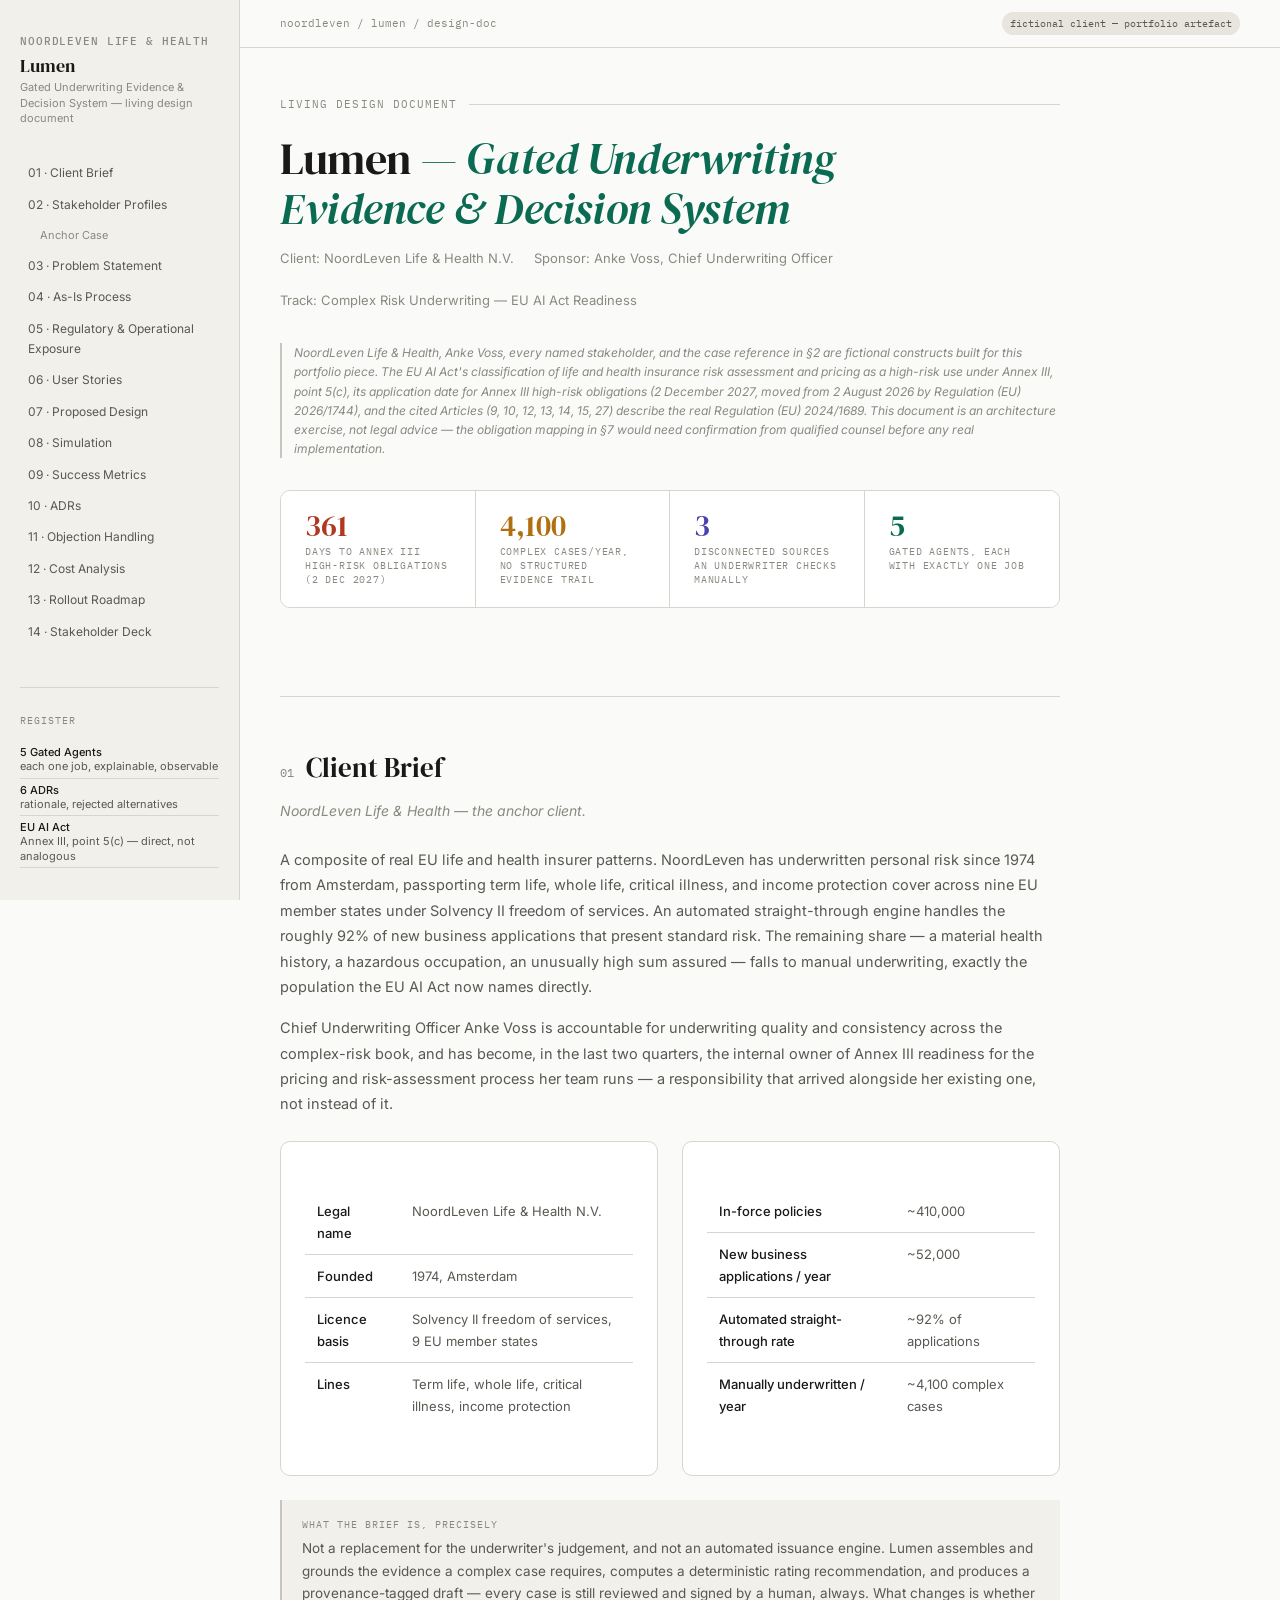
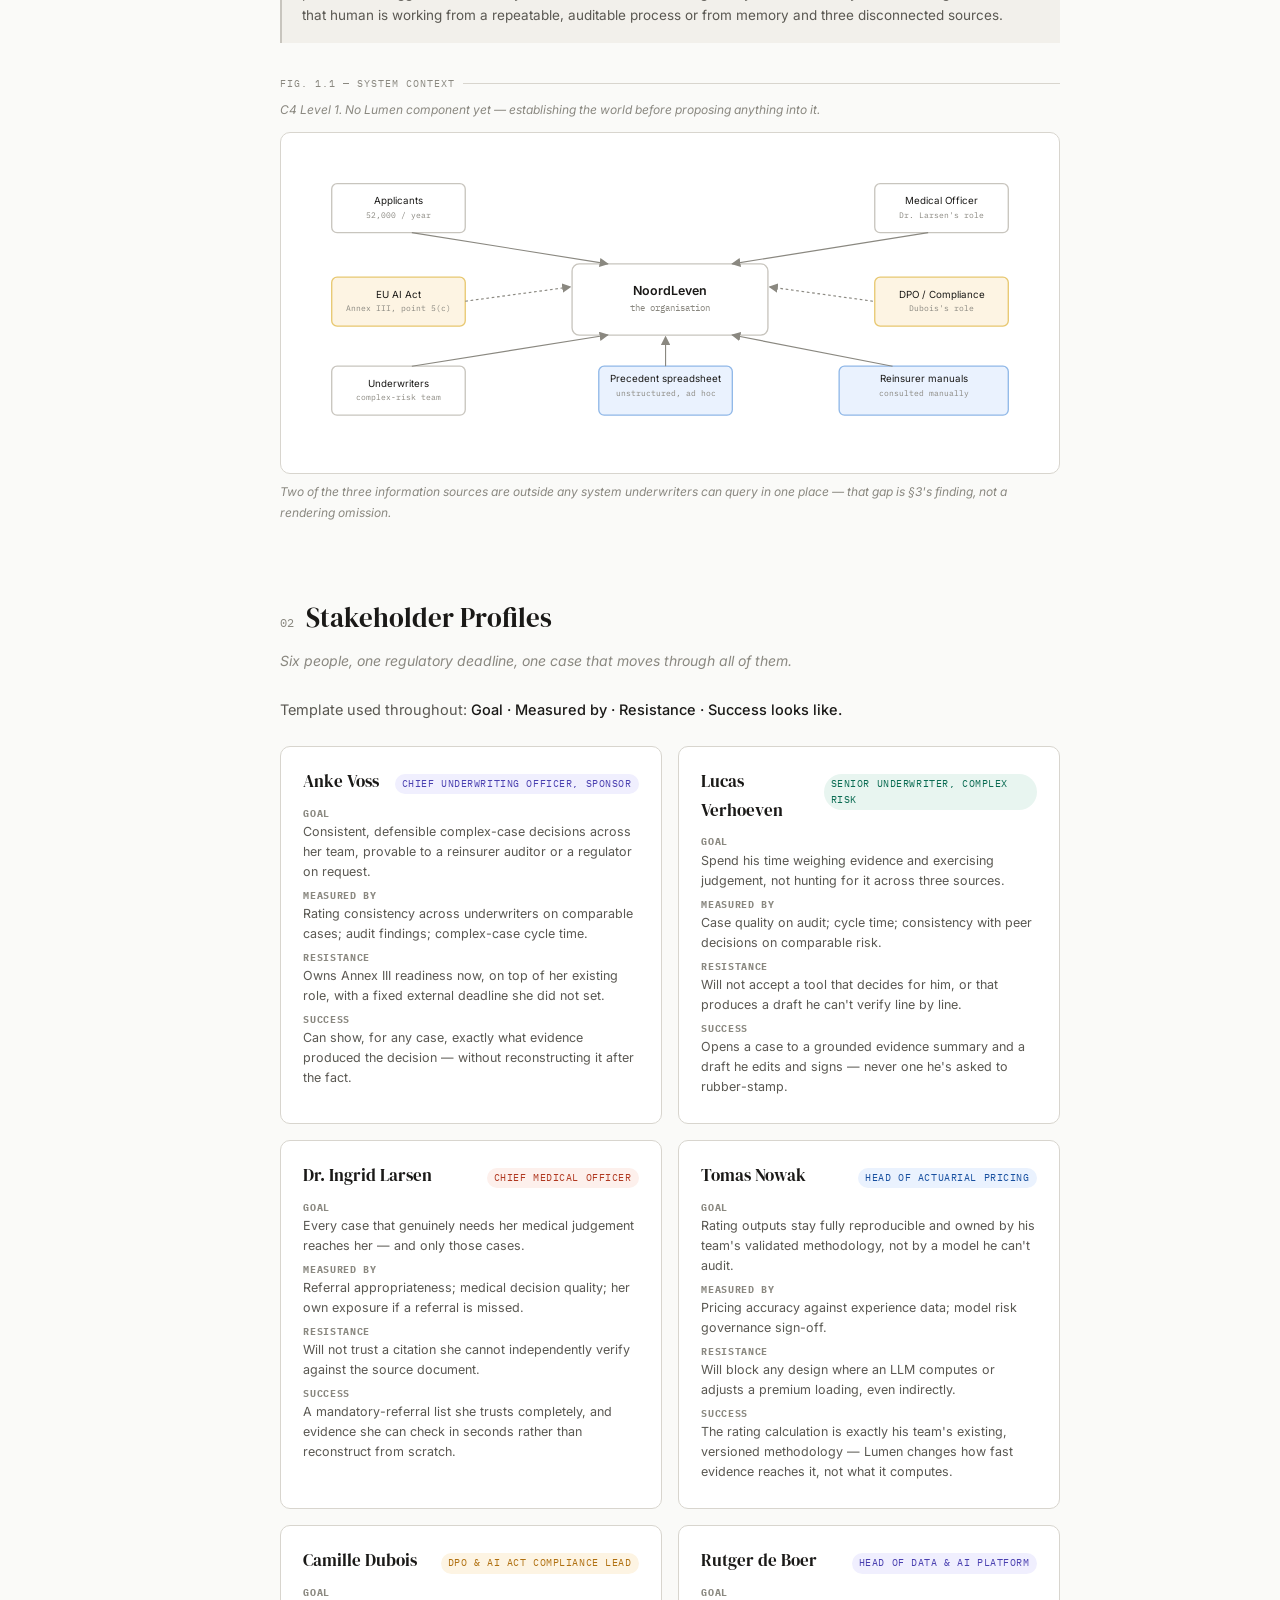
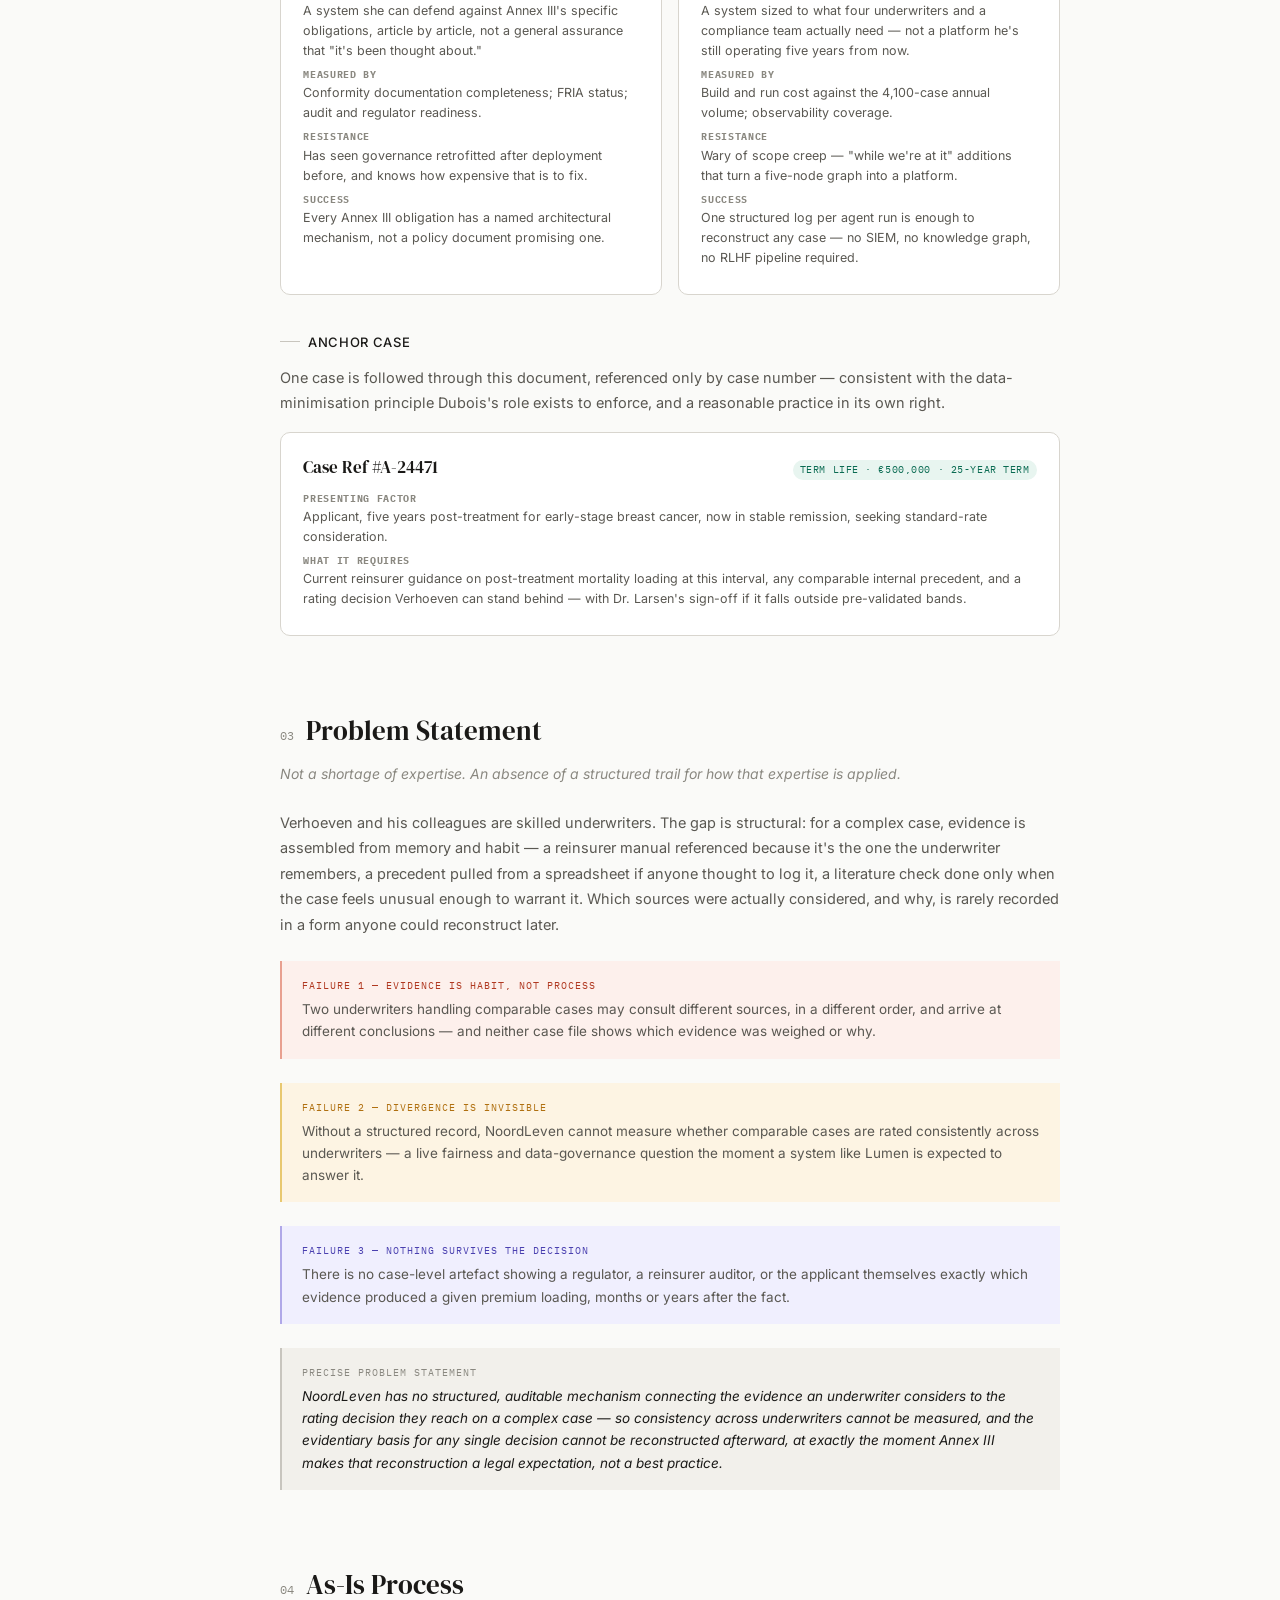
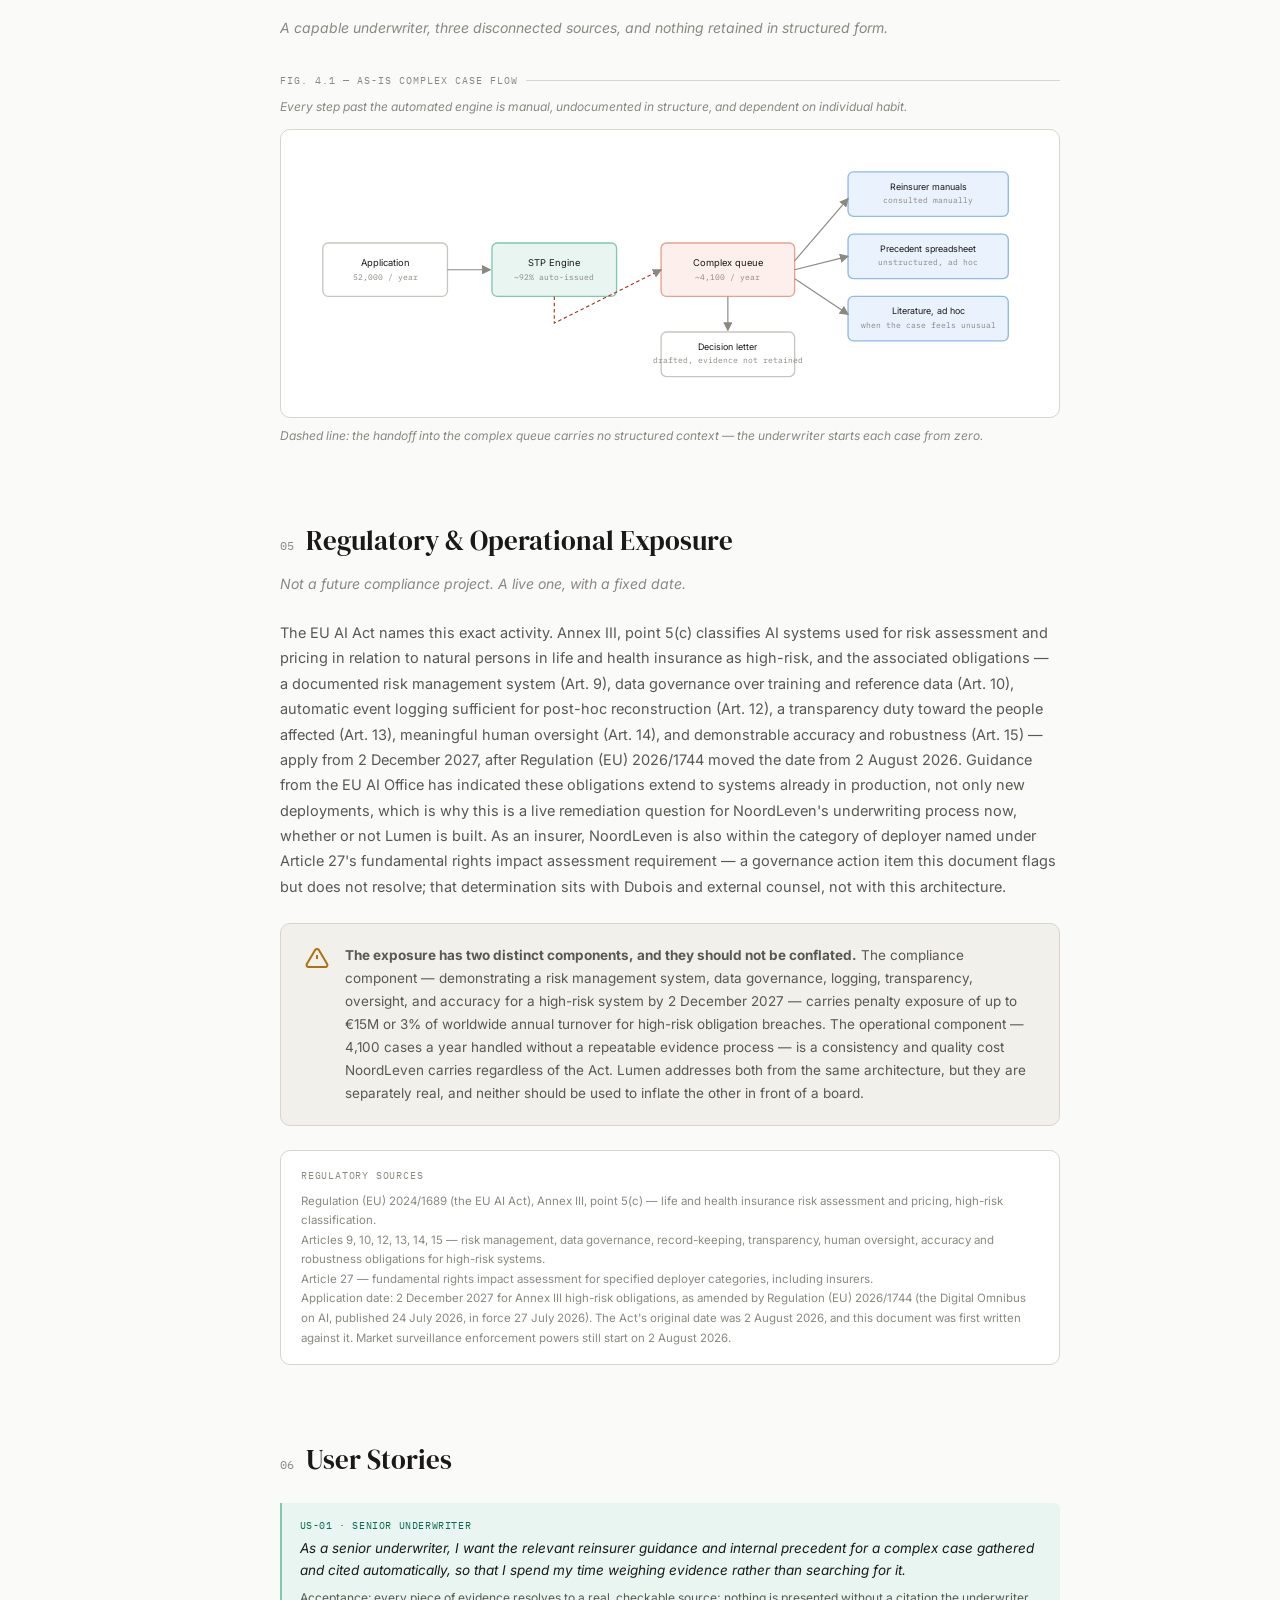
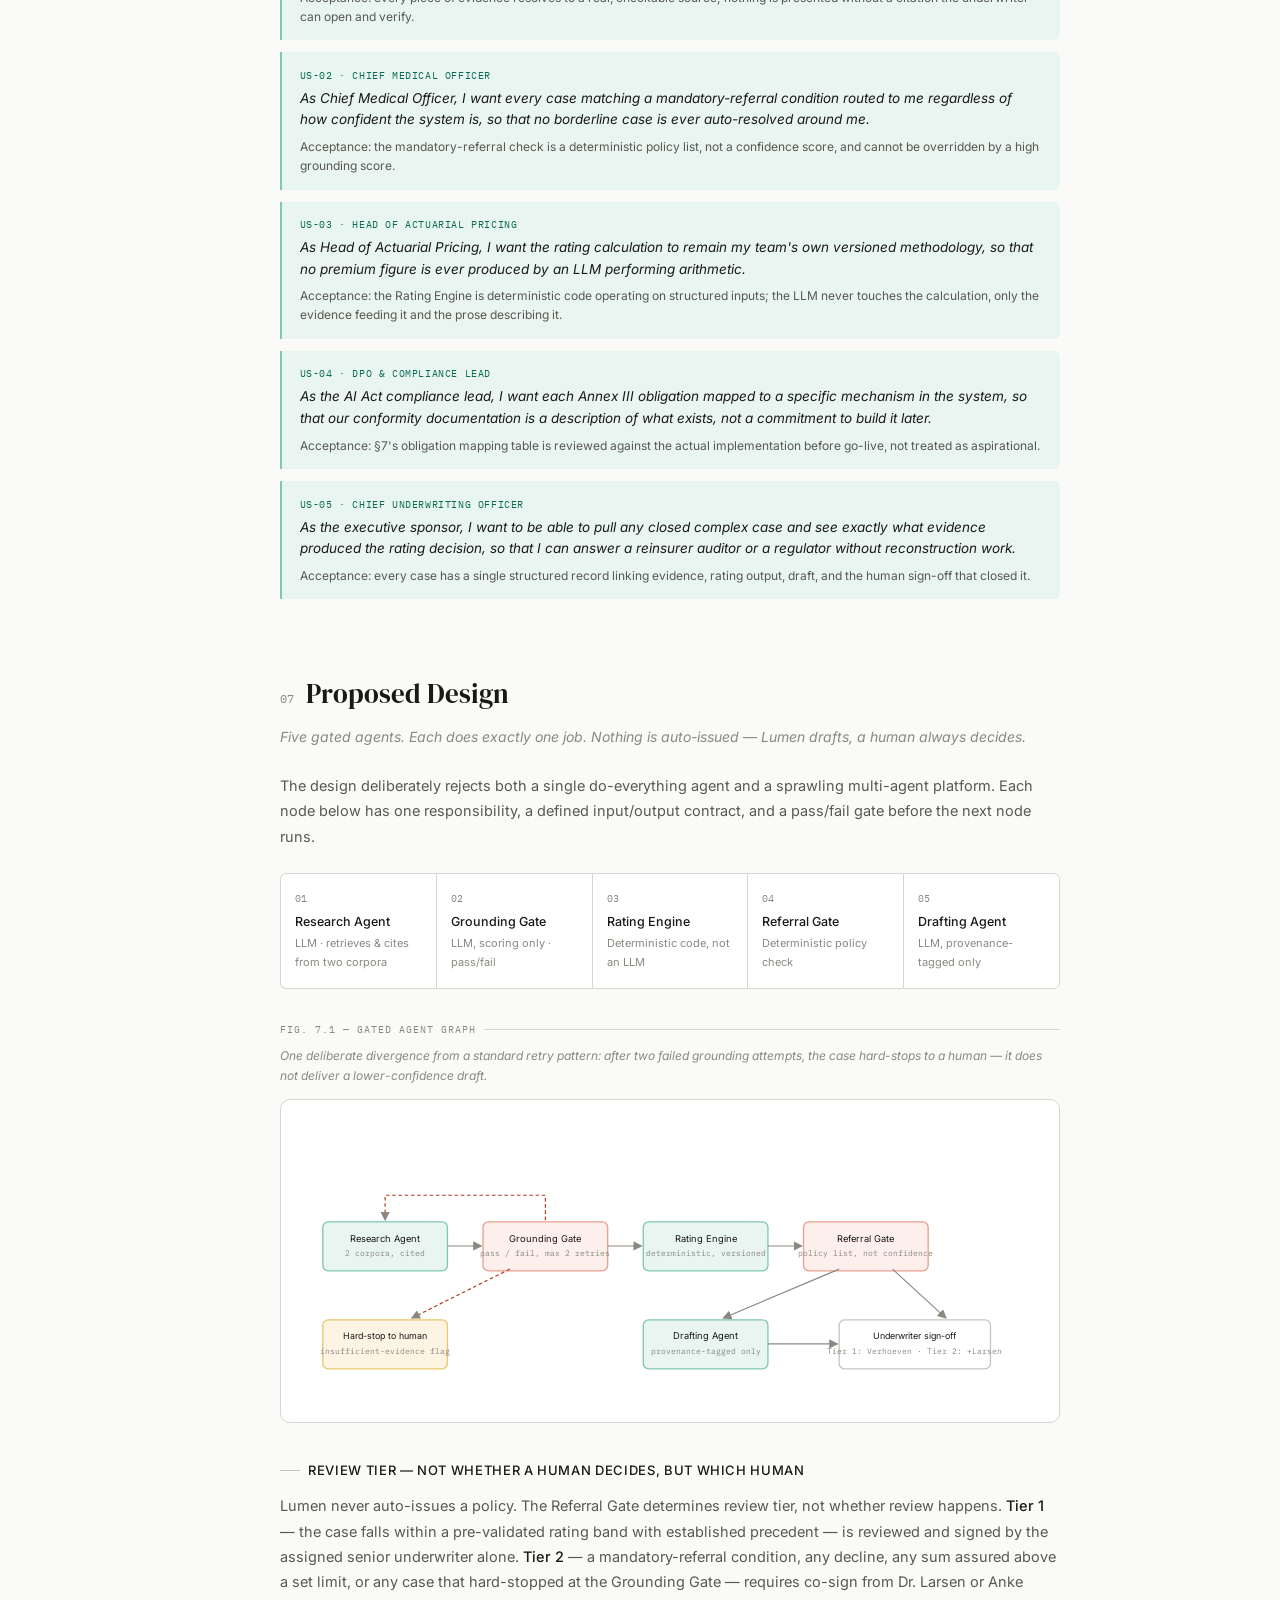
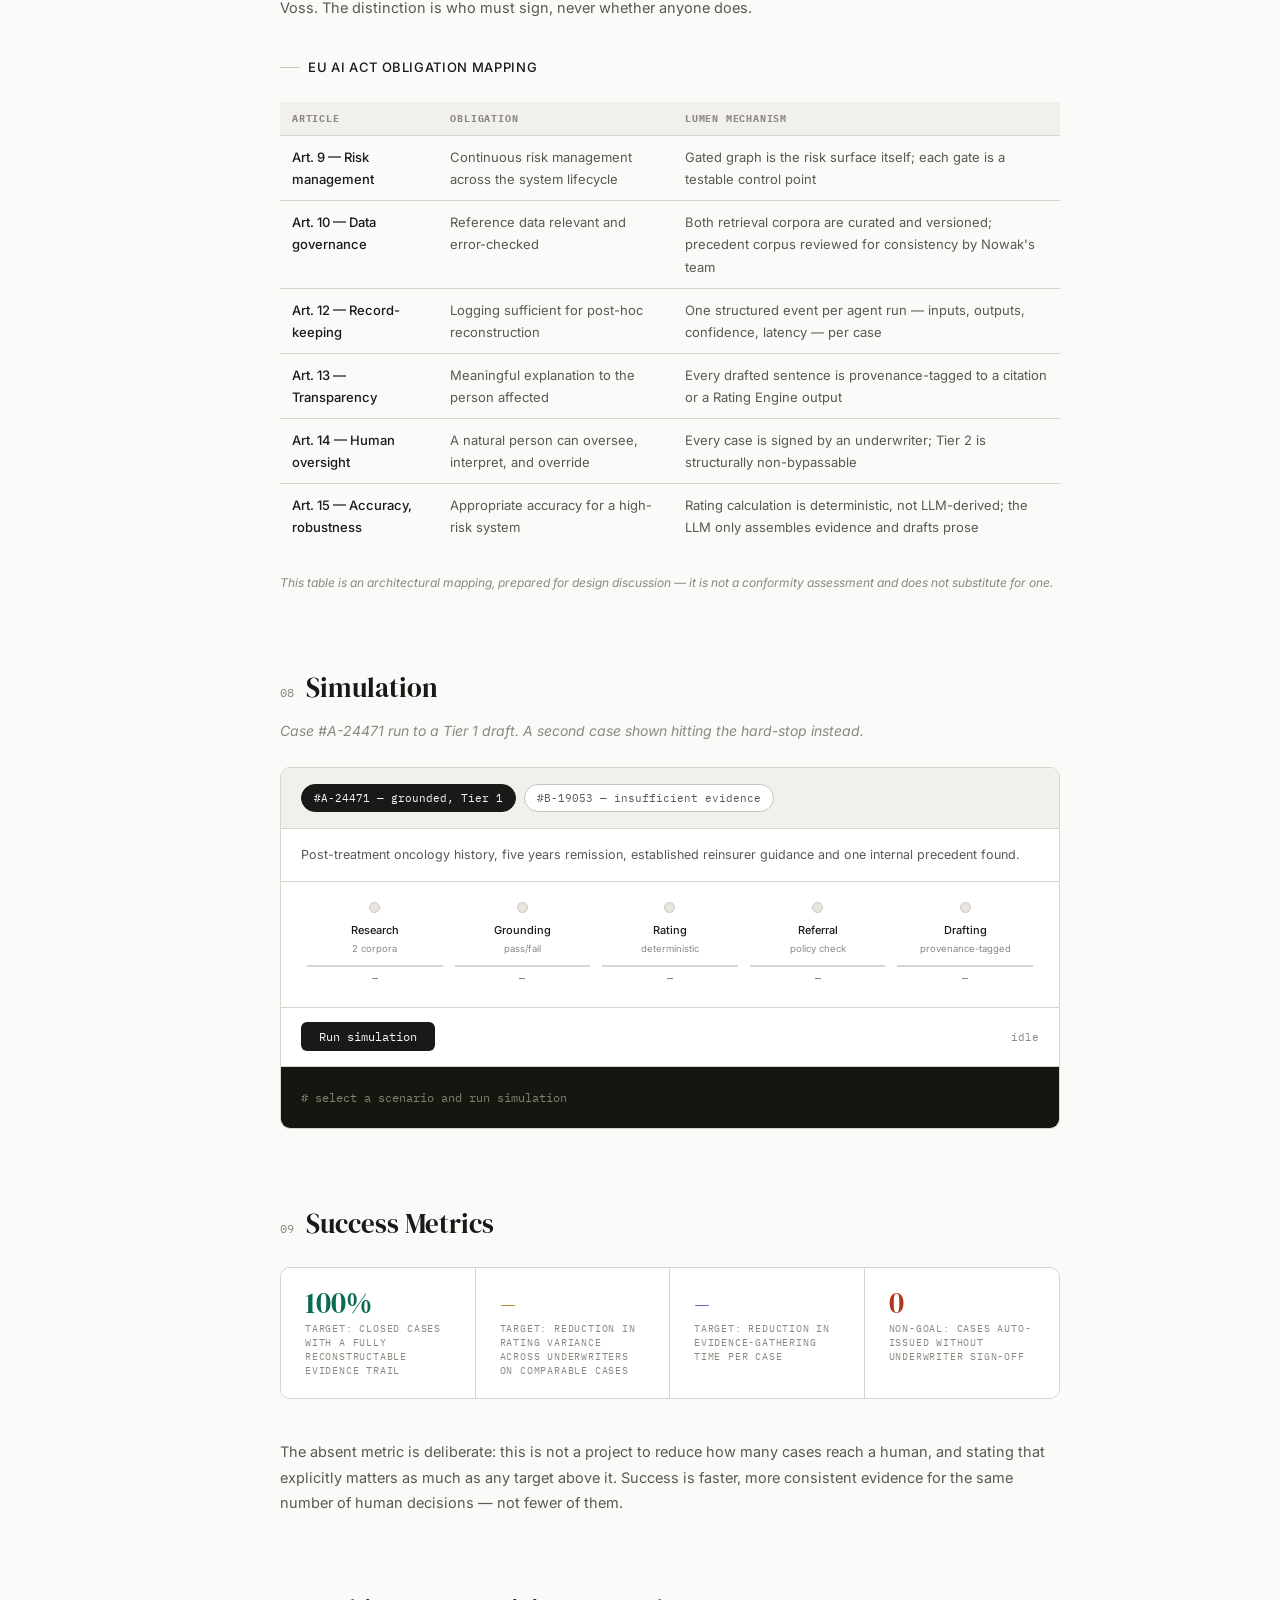
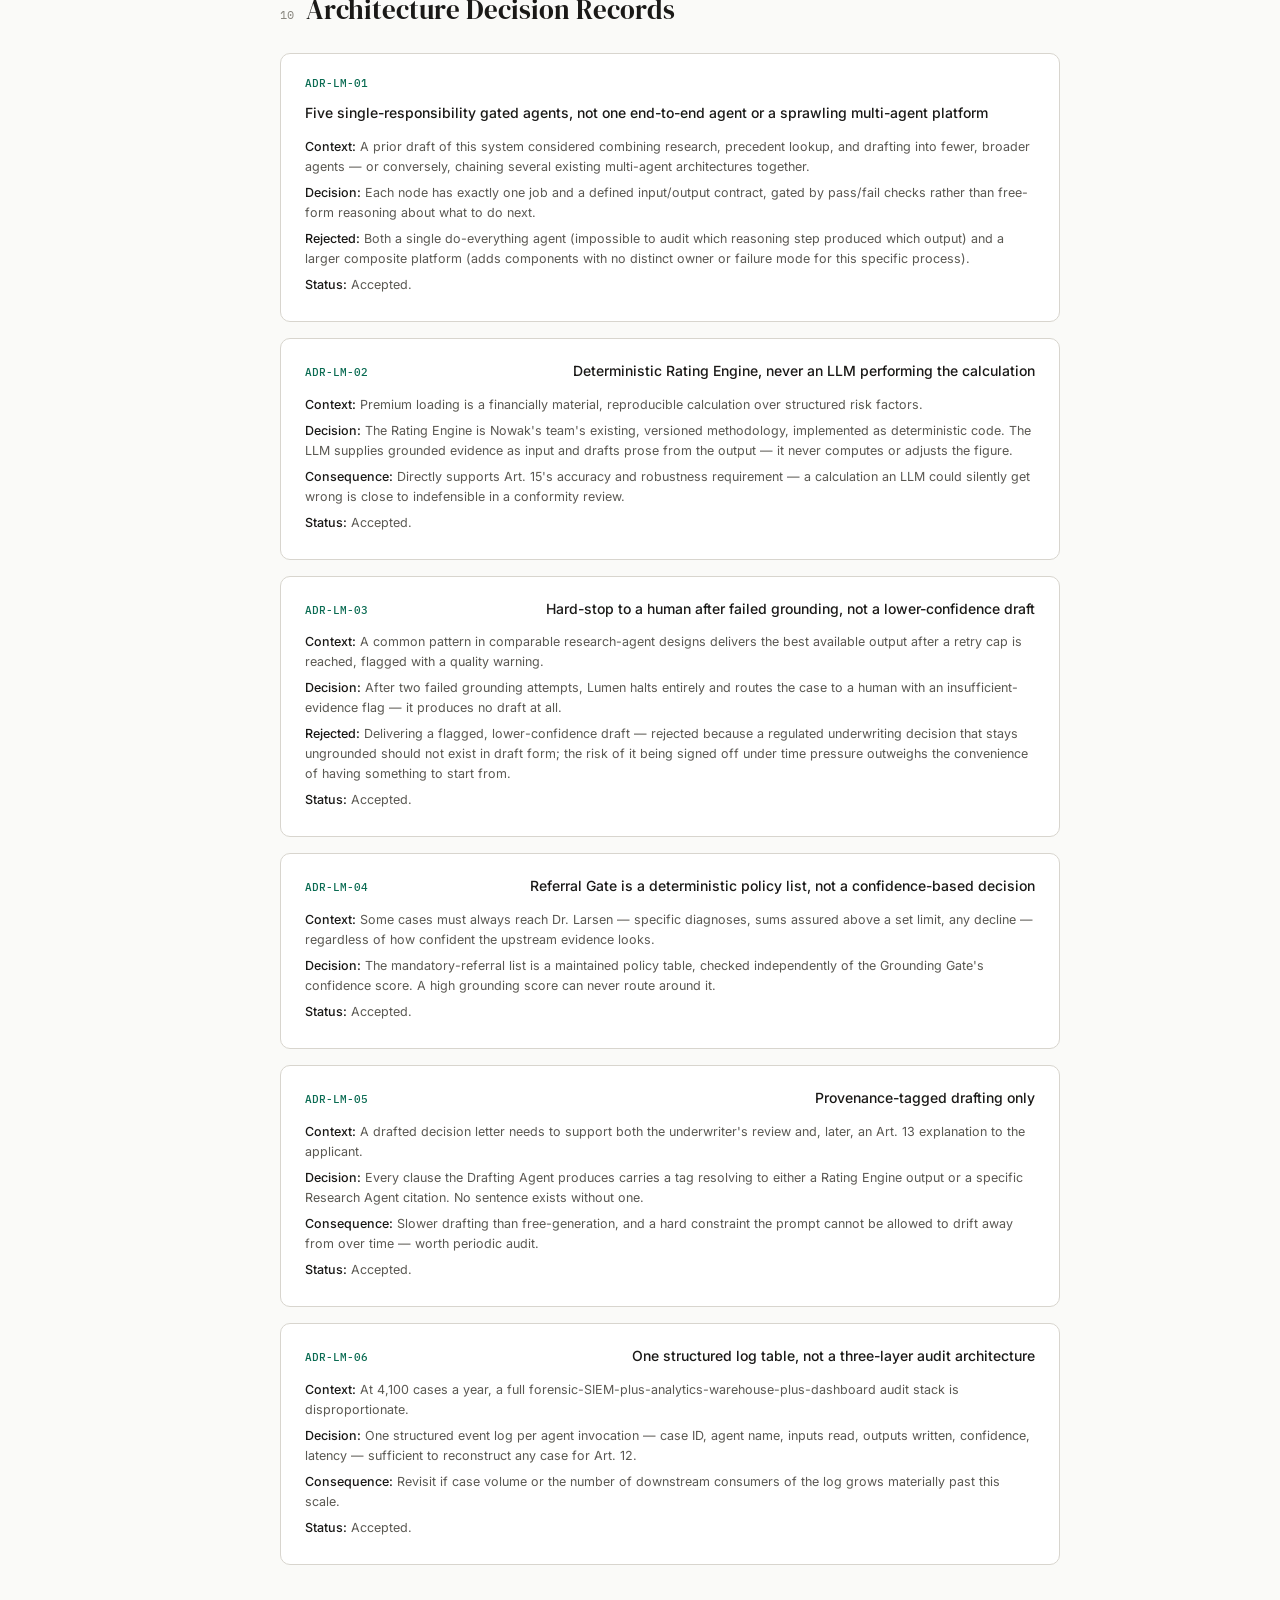
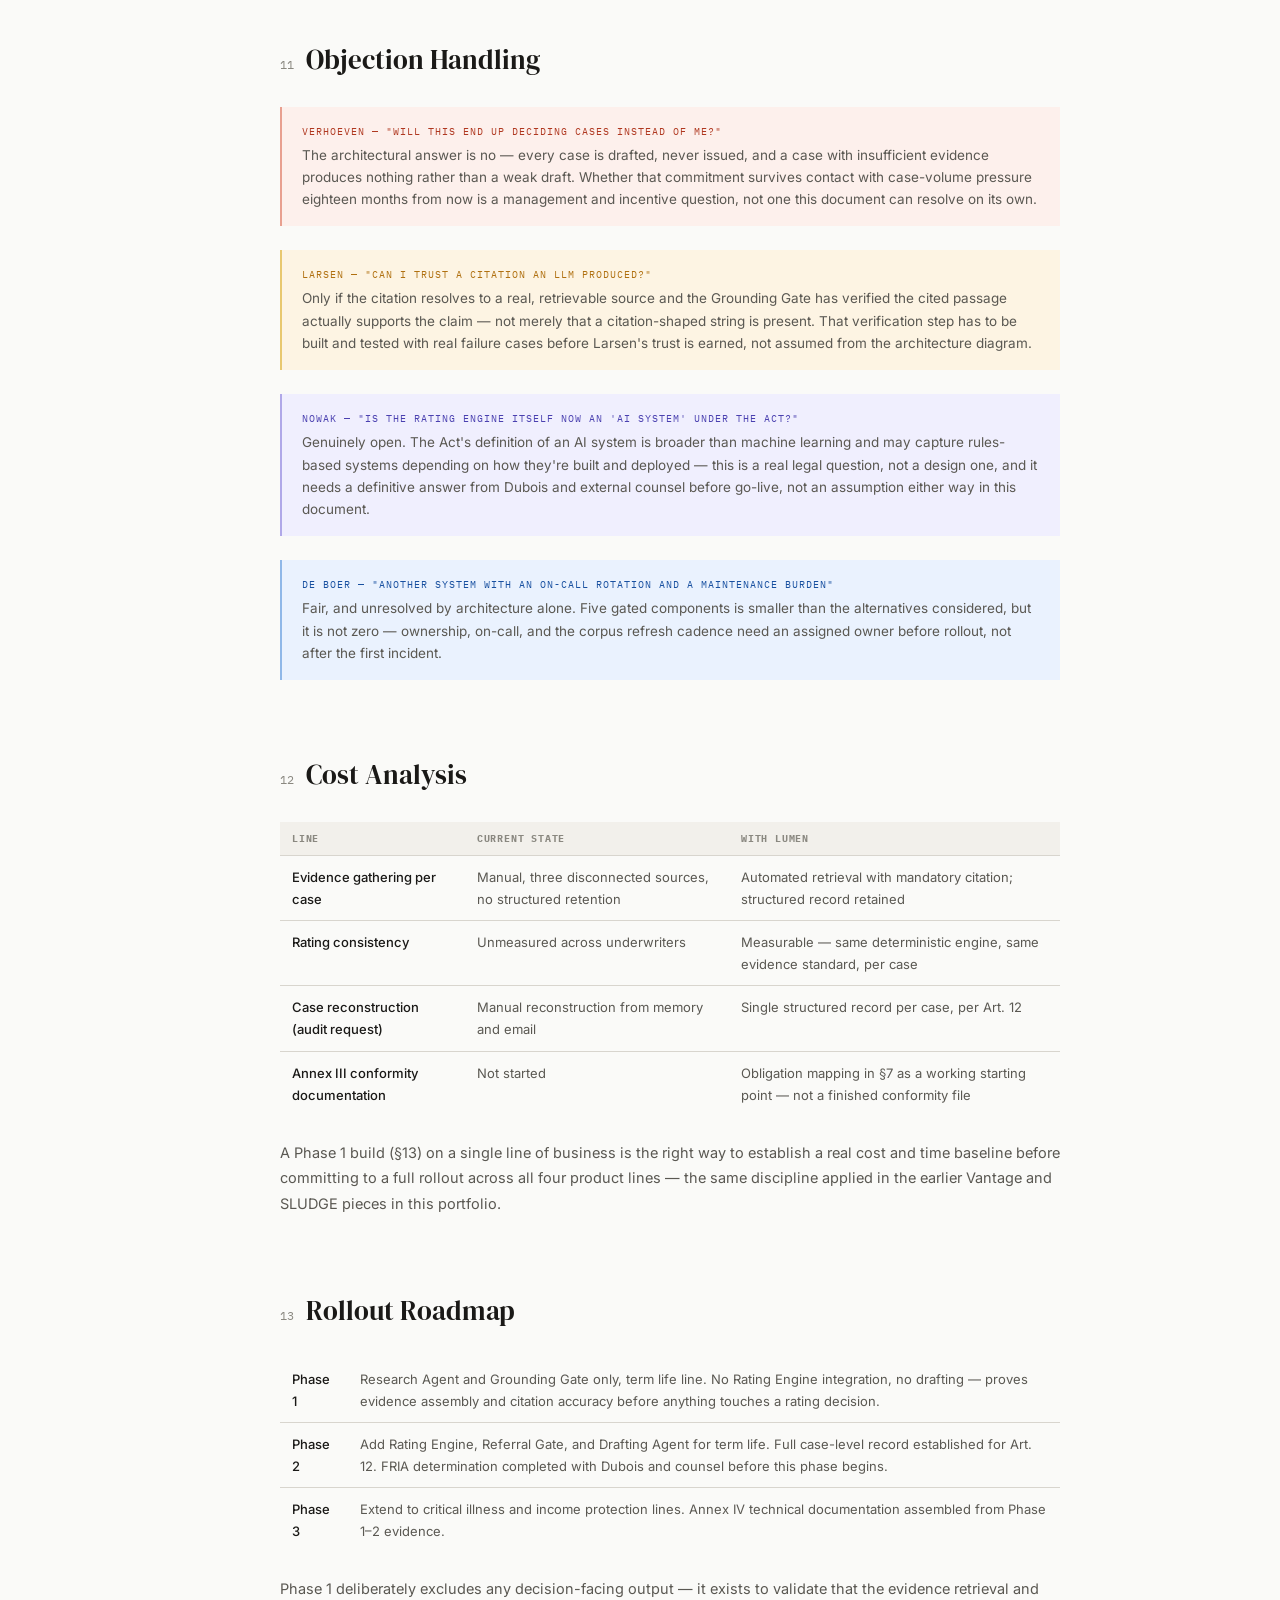
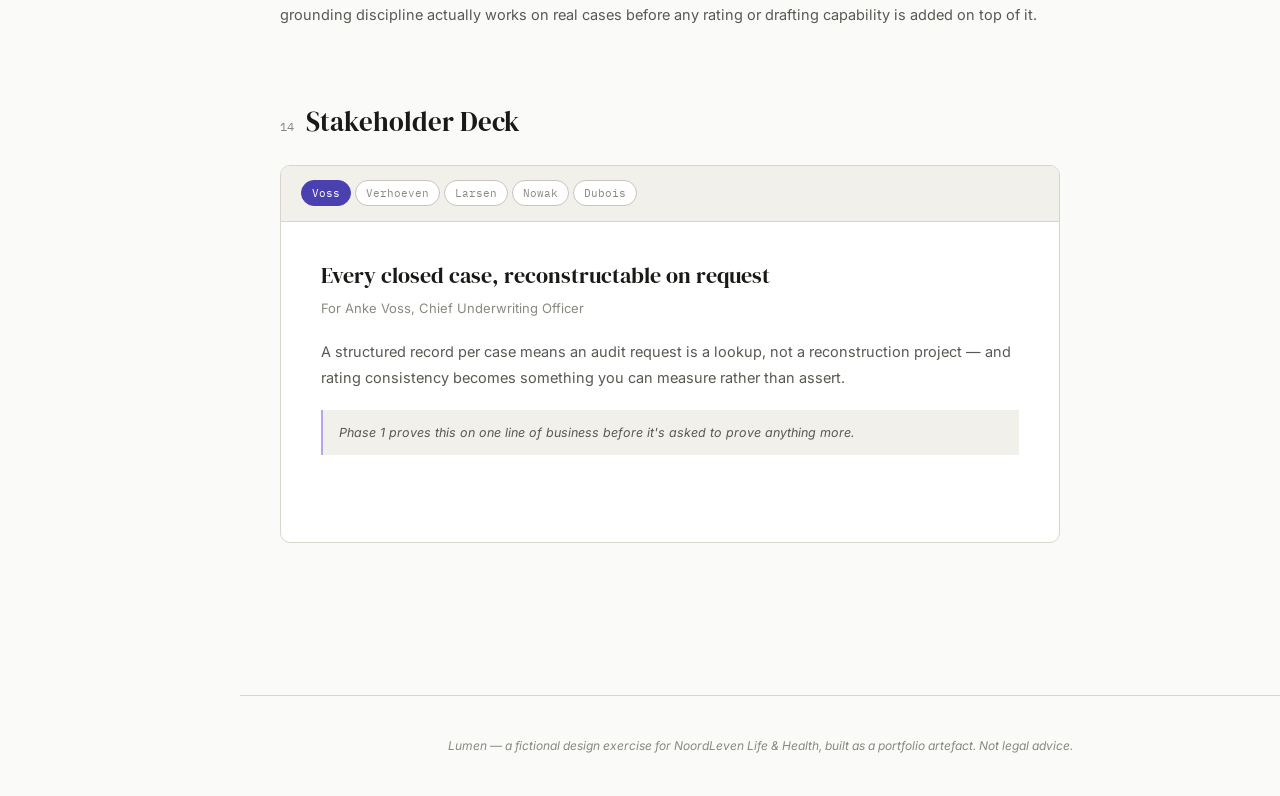
==== commit 4adf2ffe: "Update the design doc for the AI Omnibus date change and compute the countdown" ====
--- a/index.html
+++ b/index.html
@@ -250,9 +250,9 @@
       <span>Sponsor: Anke Voss, Chief Underwriting Officer</span>
       <span>Track: Complex Risk Underwriting — EU AI Act Readiness</span>
     </div>
-    <div class="doc-disclaimer">NoordLeven Life &amp; Health, Anke Voss, every named stakeholder, and the case reference in §2 are fictional constructs built for this portfolio piece. The EU AI Act's classification of life and health insurance risk assessment and pricing as a high-risk use under Annex III, point 5(c), its 2 August 2026 enforcement date, and the cited Articles (9, 10, 12, 13, 14, 15, 27) describe the real Regulation (EU) 2024/1689. This document is an architecture exercise, not legal advice — the obligation mapping in §7 would need confirmation from qualified counsel before any real implementation.</div>
+    <div class="doc-disclaimer">NoordLeven Life &amp; Health, Anke Voss, every named stakeholder, and the case reference in §2 are fictional constructs built for this portfolio piece. The EU AI Act's classification of life and health insurance risk assessment and pricing as a high-risk use under Annex III, point 5(c), its application date for Annex III high-risk obligations (2 December 2027, moved from 2 August 2026 by Regulation (EU) 2026/1744), and the cited Articles (9, 10, 12, 13, 14, 15, 27) describe the real Regulation (EU) 2024/1689. This document is an architecture exercise, not legal advice — the obligation mapping in §7 would need confirmation from qualified counsel before any real implementation.</div>
     <div class="stat-grid">
-      <div class="stat-cell"><div class="stat-value coral">22</div><div class="stat-label">Days to Annex III high-risk enforcement (2 Aug 2026)</div></div>
+      <div class="stat-cell"><div class="stat-value coral" id="days-to-annex-iii">385</div><div class="stat-label">Days to Annex III high-risk obligations (2 Dec 2027)</div></div>
       <div class="stat-cell"><div class="stat-value amber">4,100</div><div class="stat-label">Complex cases/year, no structured evidence trail</div></div>
       <div class="stat-cell"><div class="stat-value purple">3</div><div class="stat-label">Disconnected sources an underwriter checks manually</div></div>
       <div class="stat-cell"><div class="stat-value teal">5</div><div class="stat-label">Gated agents, each with exactly one job</div></div>
@@ -474,7 +474,7 @@
     <h2 class="section-heading"><span class="section-num">05</span> Regulatory &amp; Operational Exposure</h2>
     <p class="section-kicker">Not a future compliance project. A live one, with a fixed date.</p>
 
-    <p class="body-text">The EU AI Act names this exact activity. Annex III, point 5(c) classifies AI systems used for risk assessment and pricing in relation to natural persons in life and health insurance as high-risk, and the associated obligations — a documented risk management system (Art. 9), data governance over training and reference data (Art. 10), automatic event logging sufficient for post-hoc reconstruction (Art. 12), a transparency duty toward the people affected (Art. 13), meaningful human oversight (Art. 14), and demonstrable accuracy and robustness (Art. 15) — become enforceable on 2 August 2026. Guidance from the EU AI Office has indicated these obligations extend to systems already in production, not only new deployments, which is why this is a live remediation question for NoordLeven's underwriting process now, whether or not Lumen is built. As an insurer, NoordLeven is also within the category of deployer named under Article 27's fundamental rights impact assessment requirement — a governance action item this document flags but does not resolve; that determination sits with Dubois and external counsel, not with this architecture.</p>
+    <p class="body-text">The EU AI Act names this exact activity. Annex III, point 5(c) classifies AI systems used for risk assessment and pricing in relation to natural persons in life and health insurance as high-risk, and the associated obligations — a documented risk management system (Art. 9), data governance over training and reference data (Art. 10), automatic event logging sufficient for post-hoc reconstruction (Art. 12), a transparency duty toward the people affected (Art. 13), meaningful human oversight (Art. 14), and demonstrable accuracy and robustness (Art. 15) — apply from 2 December 2027, after Regulation (EU) 2026/1744 moved the date from 2 August 2026. Guidance from the EU AI Office has indicated these obligations extend to systems already in production, not only new deployments, which is why this is a live remediation question for NoordLeven's underwriting process now, whether or not Lumen is built. As an insurer, NoordLeven is also within the category of deployer named under Article 27's fundamental rights impact assessment requirement — a governance action item this document flags but does not resolve; that determination sits with Dubois and external counsel, not with this architecture.</p>
 
     <div class="cost-summary">
       <div class="cost-summary-icon" aria-hidden="true">
@@ -484,7 +484,7 @@
         </svg>
       </div>
       <div class="cost-summary-body">
-        <strong>The exposure has two distinct components, and they should not be conflated.</strong> The compliance component — demonstrating a risk management system, data governance, logging, transparency, oversight, and accuracy for a high-risk system by 2 August 2026 — carries penalty exposure of up to €15M or 3% of worldwide annual turnover for high-risk obligation breaches. The operational component — 4,100 cases a year handled without a repeatable evidence process — is a consistency and quality cost NoordLeven carries regardless of the Act. Lumen addresses both from the same architecture, but they are separately real, and neither should be used to inflate the other in front of a board.
+        <strong>The exposure has two distinct components, and they should not be conflated.</strong> The compliance component — demonstrating a risk management system, data governance, logging, transparency, oversight, and accuracy for a high-risk system by 2 December 2027 — carries penalty exposure of up to €15M or 3% of worldwide annual turnover for high-risk obligation breaches. The operational component — 4,100 cases a year handled without a repeatable evidence process — is a consistency and quality cost NoordLeven carries regardless of the Act. Lumen addresses both from the same architecture, but they are separately real, and neither should be used to inflate the other in front of a board.
       </div>
     </div>
 
@@ -494,7 +494,7 @@
         Regulation (EU) 2024/1689 (the EU AI Act), Annex III, point 5(c) — life and health insurance risk assessment and pricing, high-risk classification.<br>
         Articles 9, 10, 12, 13, 14, 15 — risk management, data governance, record-keeping, transparency, human oversight, accuracy and robustness obligations for high-risk systems.<br>
         Article 27 — fundamental rights impact assessment for specified deployer categories, including insurers.<br>
-        Enforcement date: 2 August 2026, per Article 6(2)/Annex III phased application. A proposed Digital Omnibus simplification package was under legislative discussion as of mid-2026 and had not been adopted; this document plans against the enacted date.
+        Application date: 2 December 2027 for Annex III high-risk obligations, as amended by Regulation (EU) 2026/1744 (the Digital Omnibus on AI, published 24 July 2026, in force 27 July 2026). The Act's original date was 2 August 2026, and this document was first written against it. Market surveillance enforcement powers still start on 2 August 2026.
       </div>
     </div>
   </section>
@@ -857,5 +857,15 @@
   links.forEach(a => { const href = a.getAttribute('href').replace('#',''); a.classList.toggle('active', href === current); });
 }, { passive: true });
 </script>
+<script>
+(function () {
+  var target = Date.UTC(2027, 11, 2);
+  var now = new Date();
+  var today = Date.UTC(now.getFullYear(), now.getMonth(), now.getDate());
+  var days = Math.max(0, Math.round((target - today) / 86400000));
+  var cell = document.getElementById("days-to-annex-iii");
+  if (cell) cell.textContent = String(days);
+})();
+</script>
 </body>
 </html>
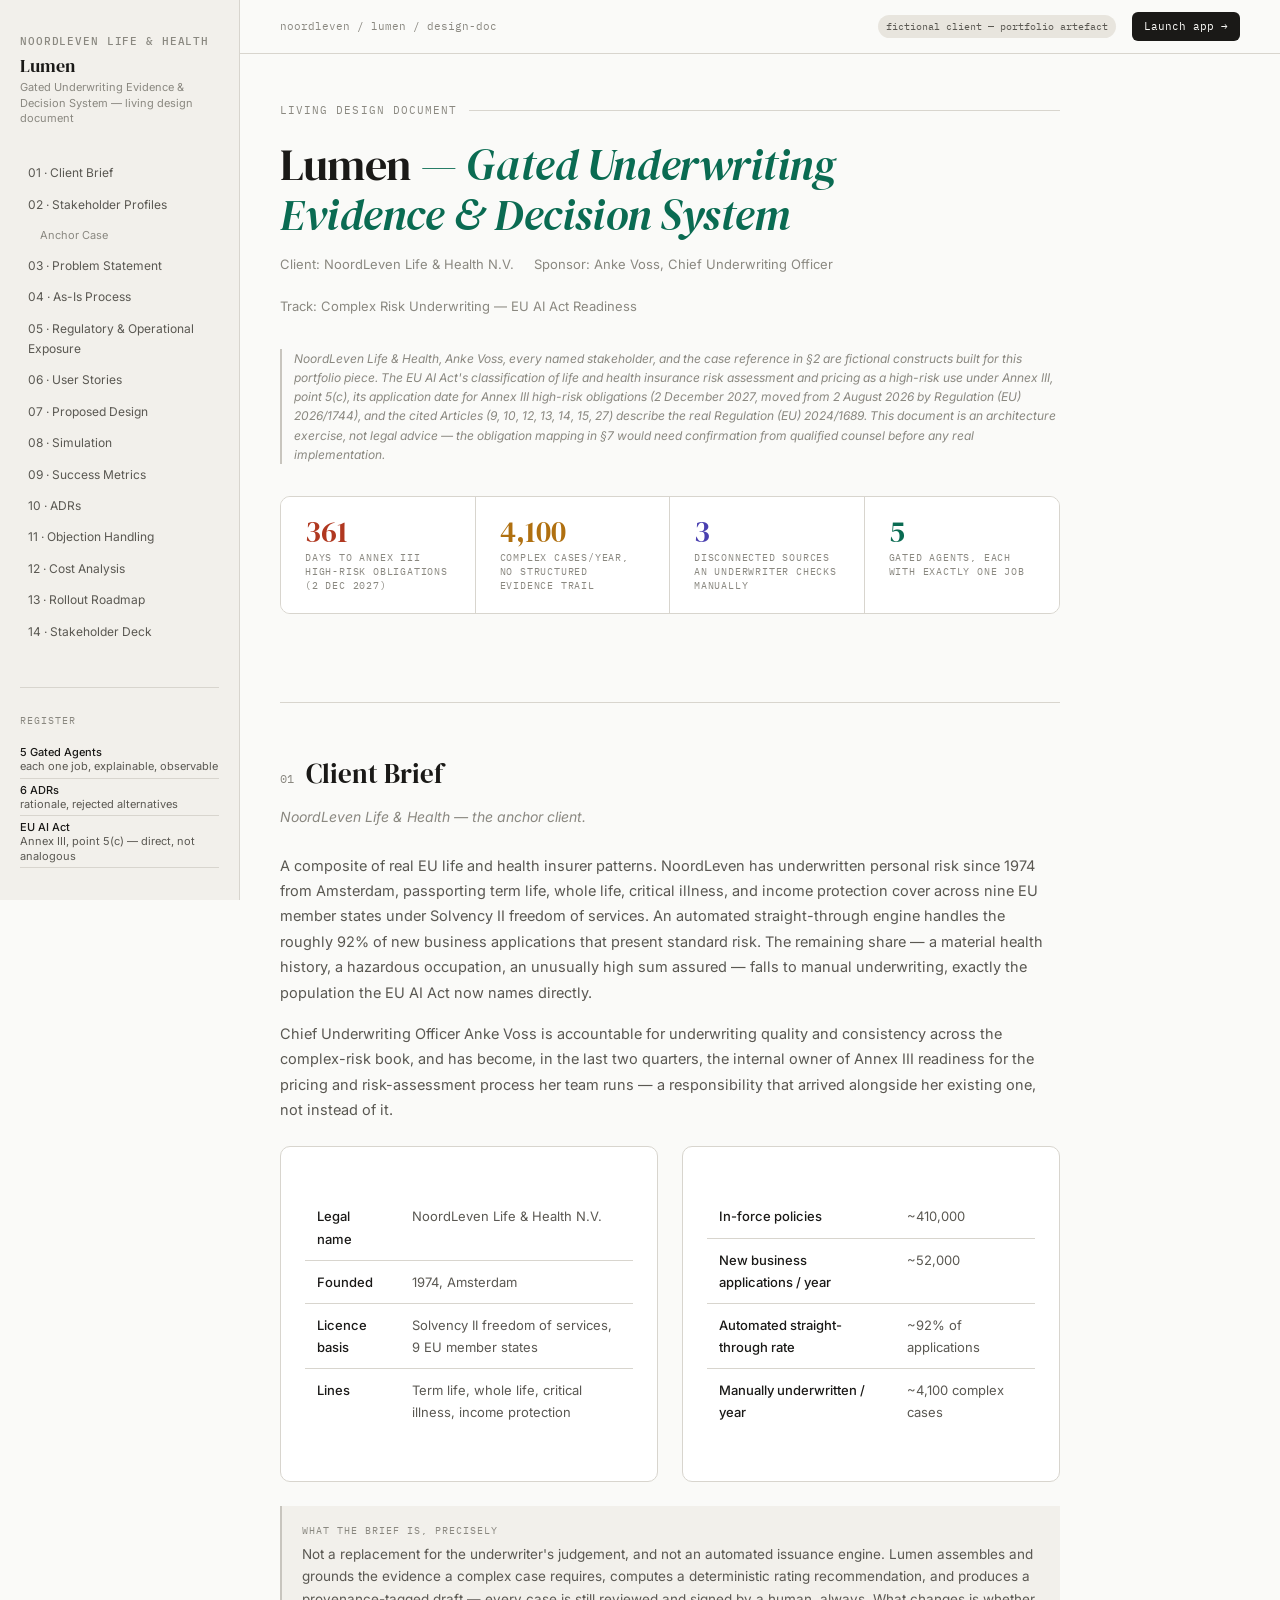
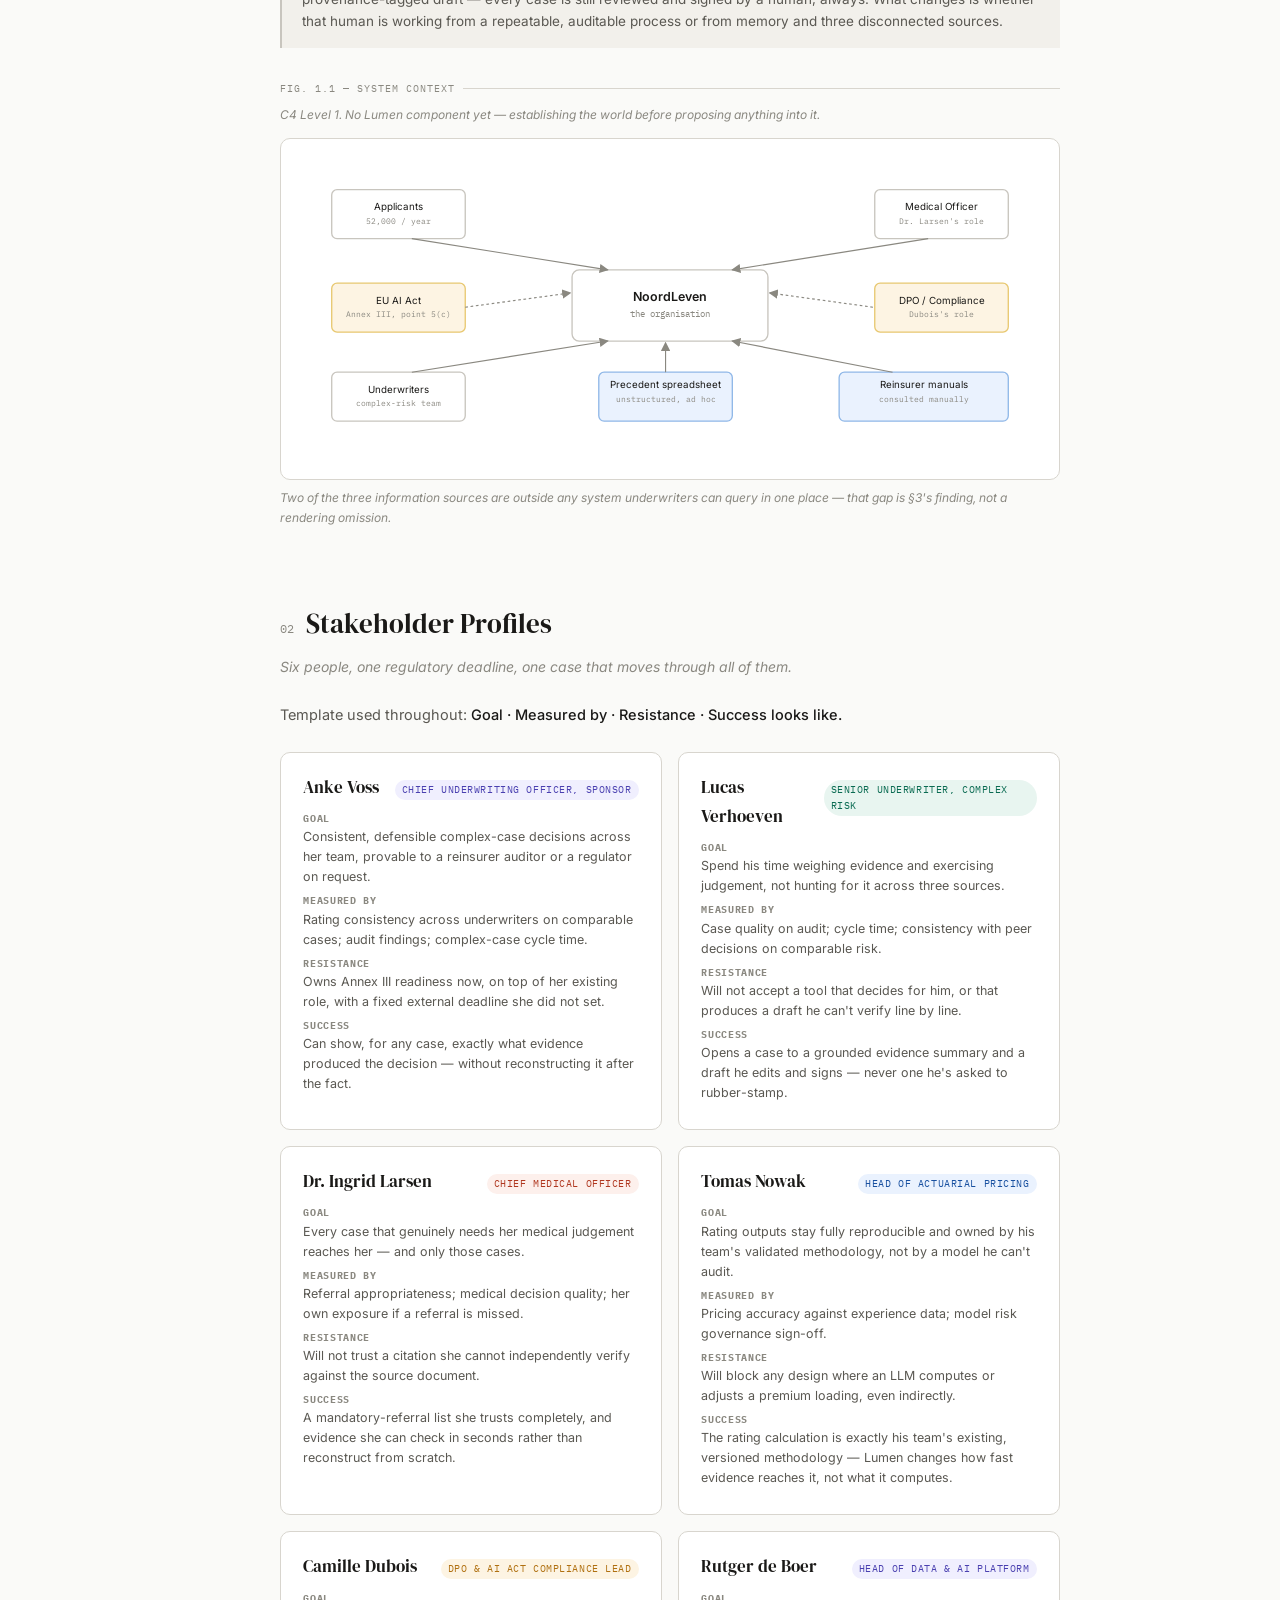
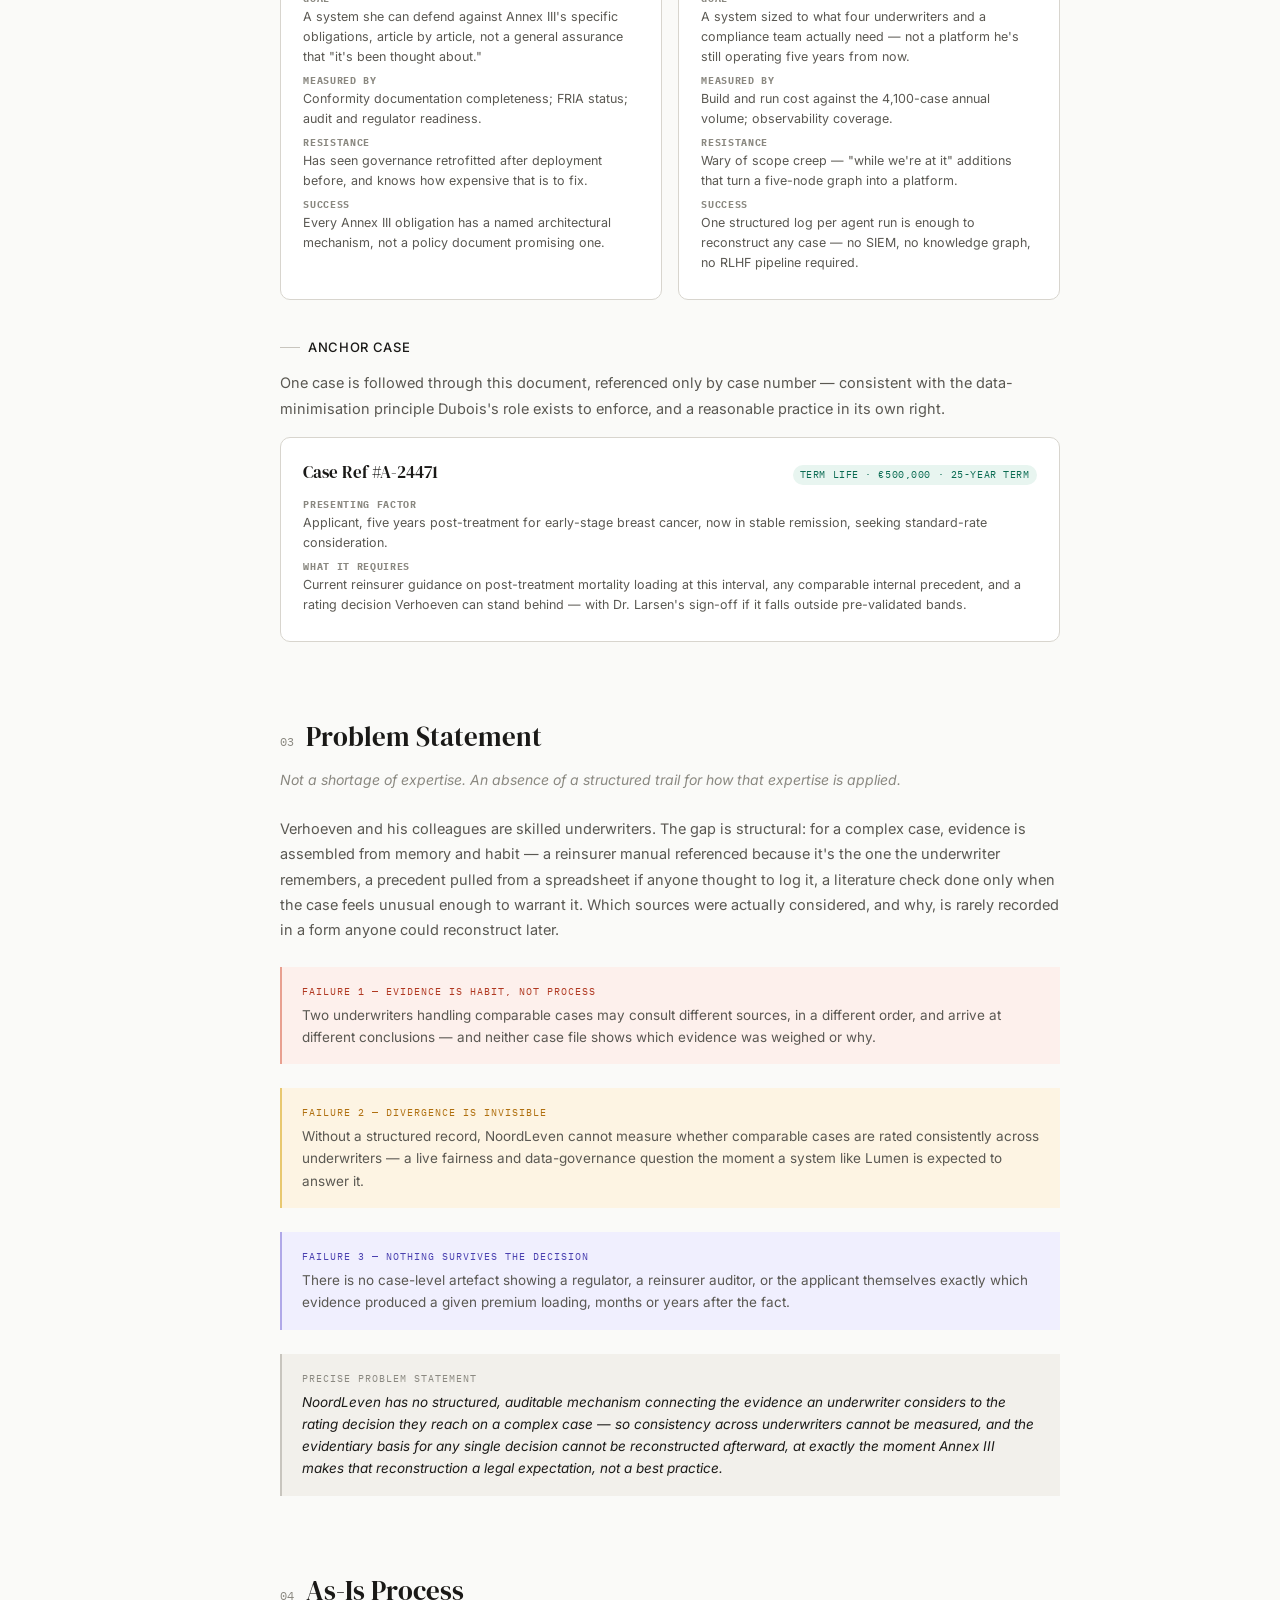
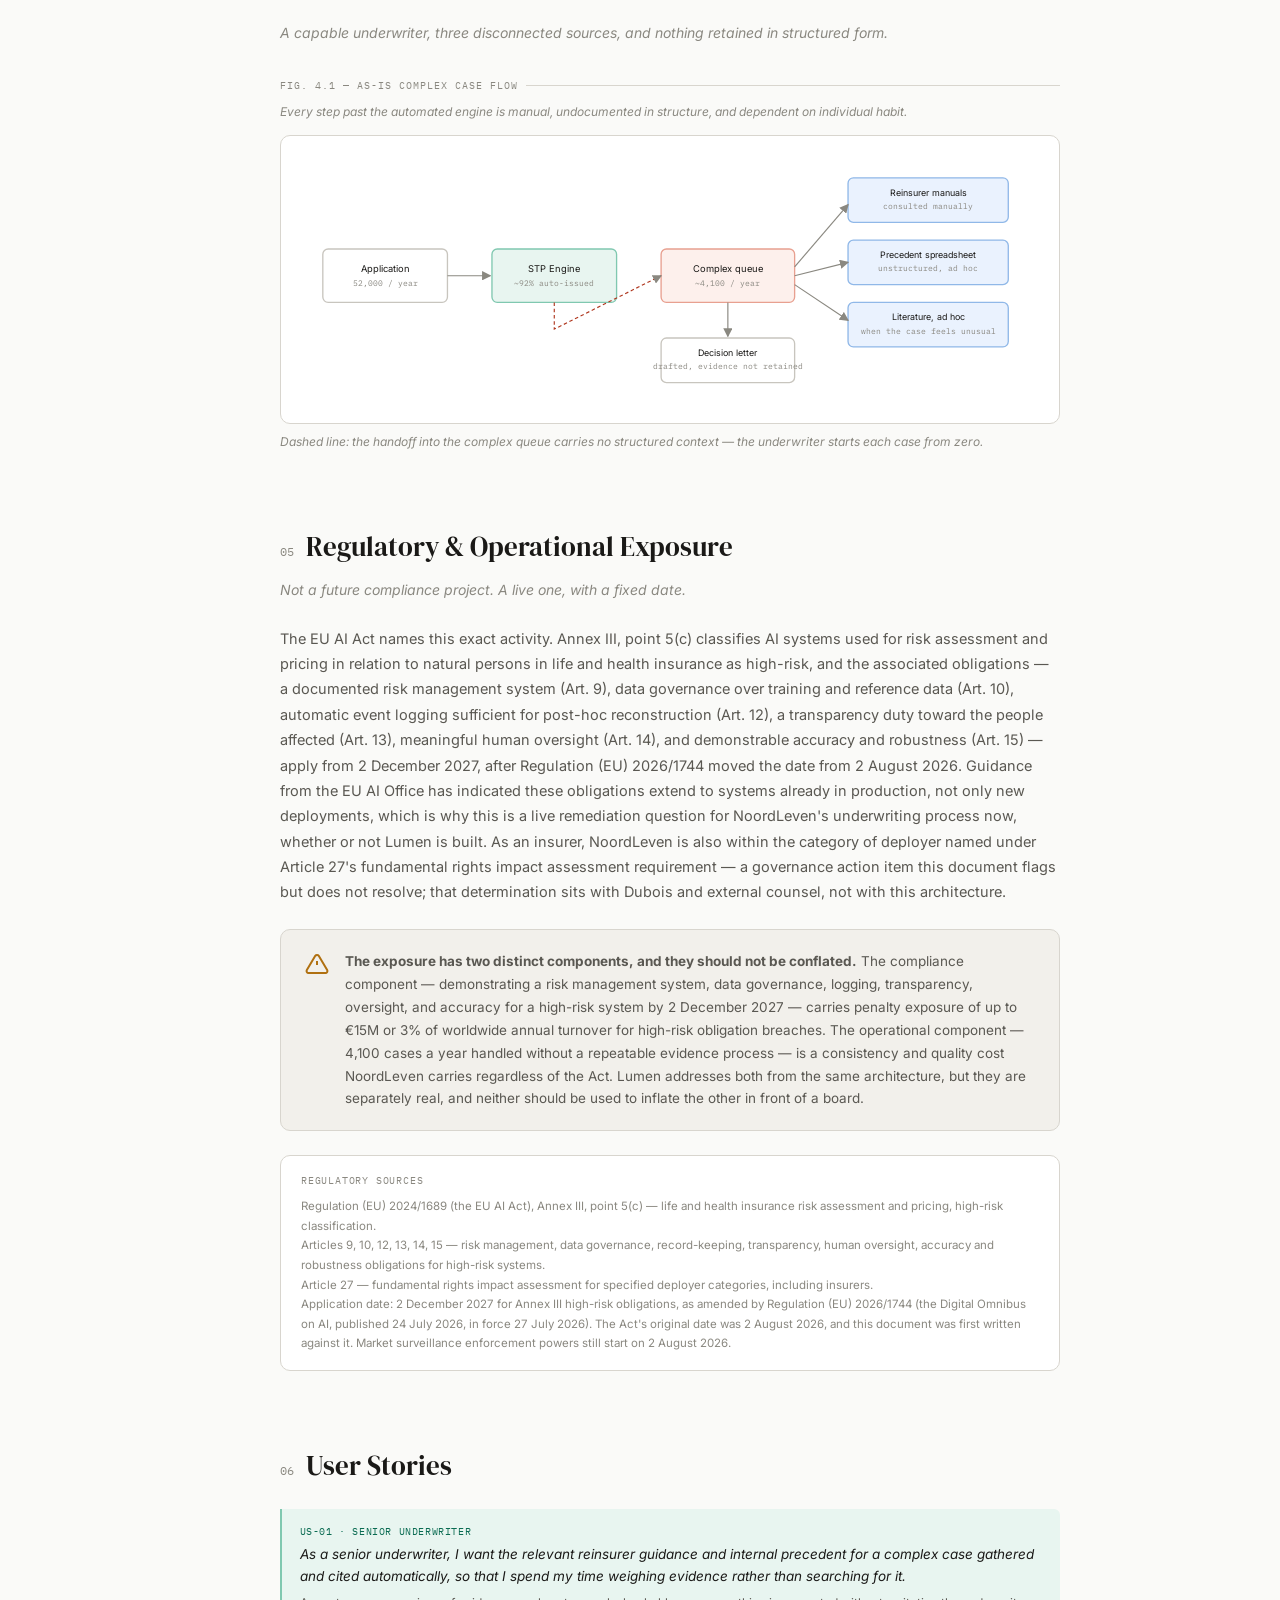
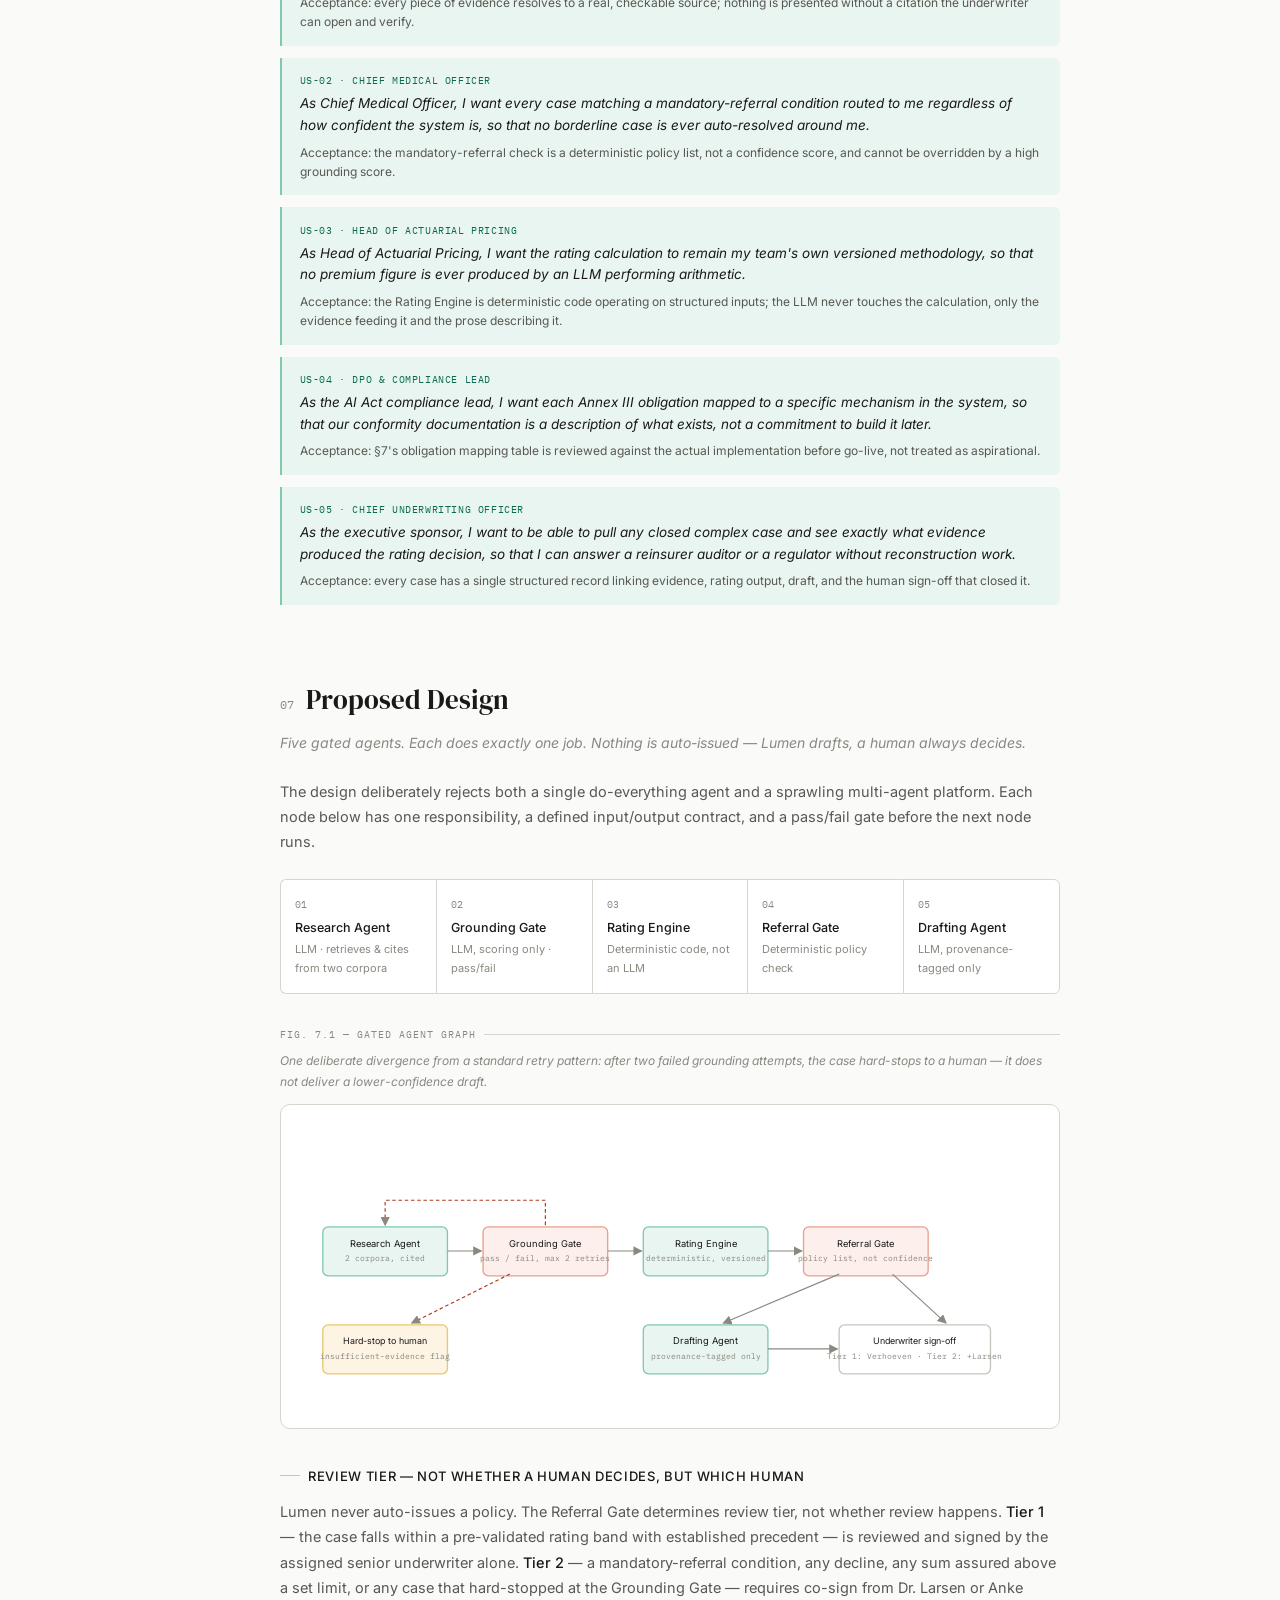
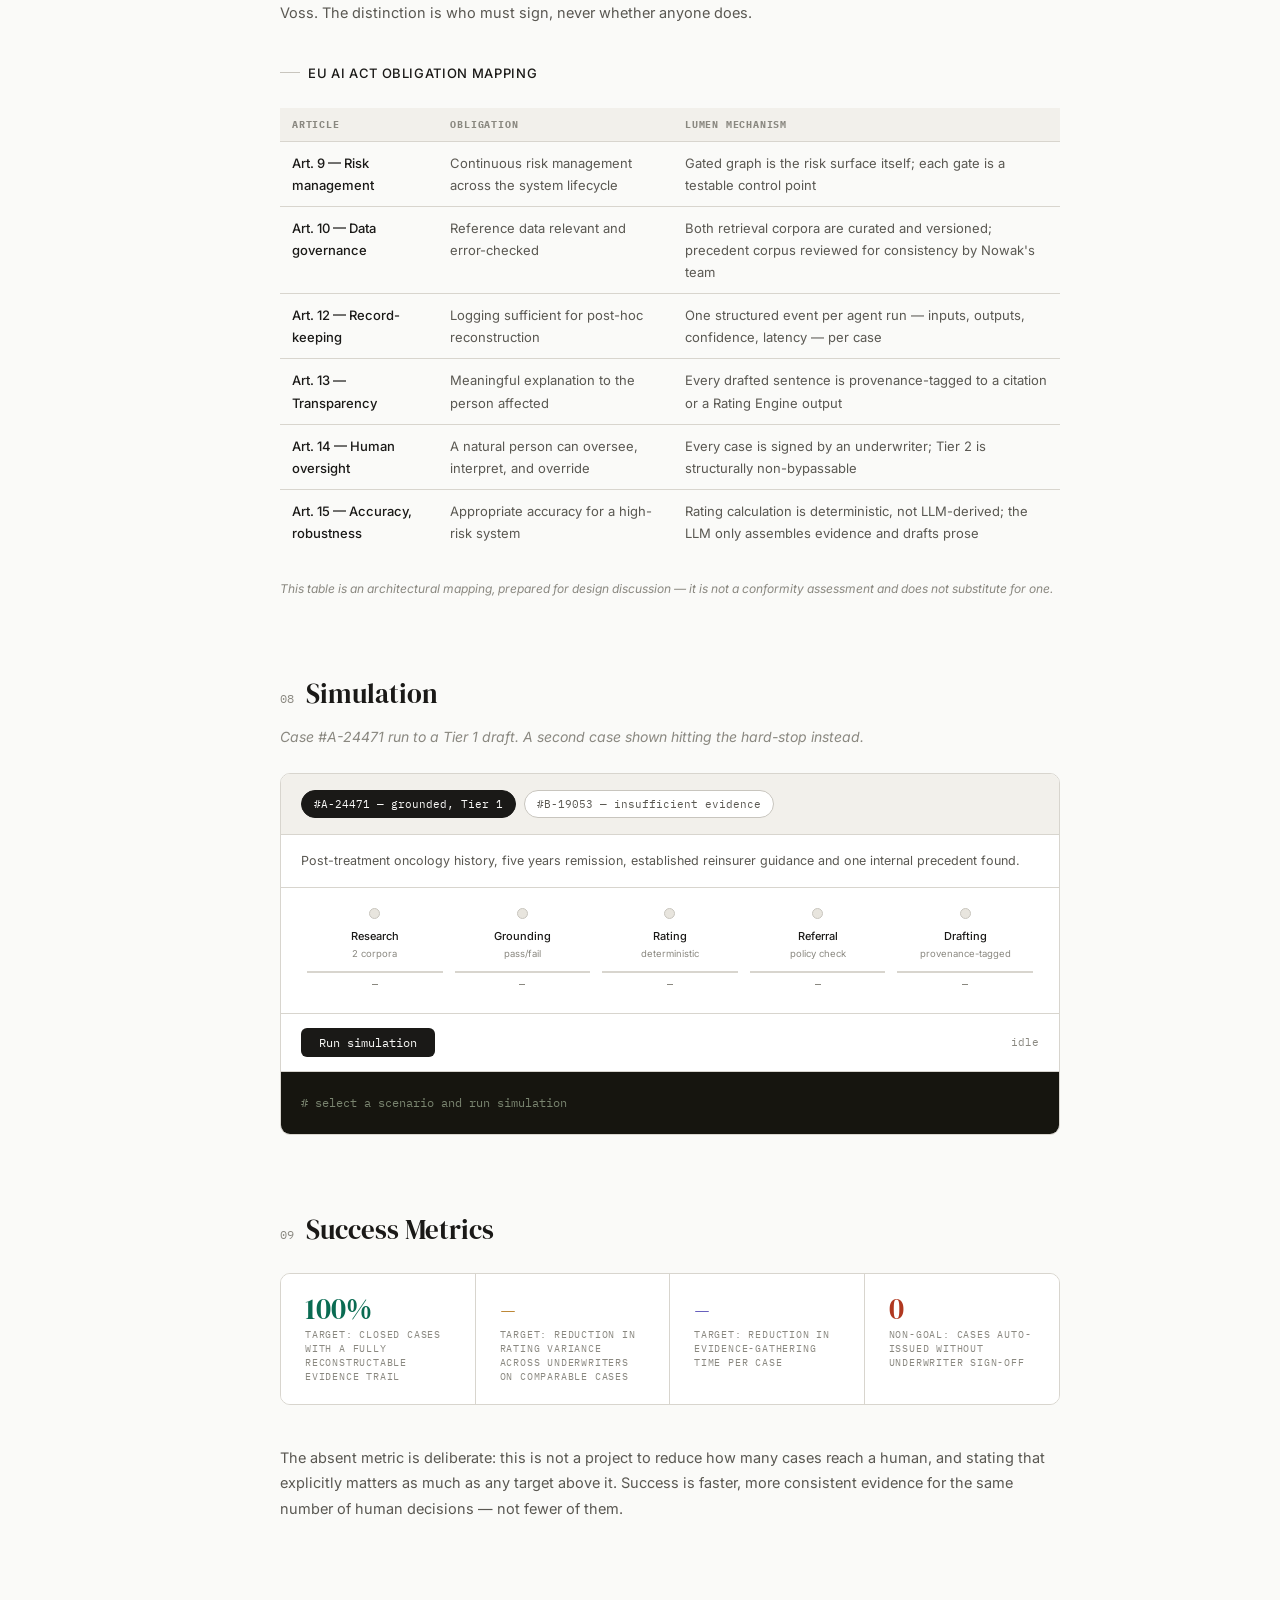
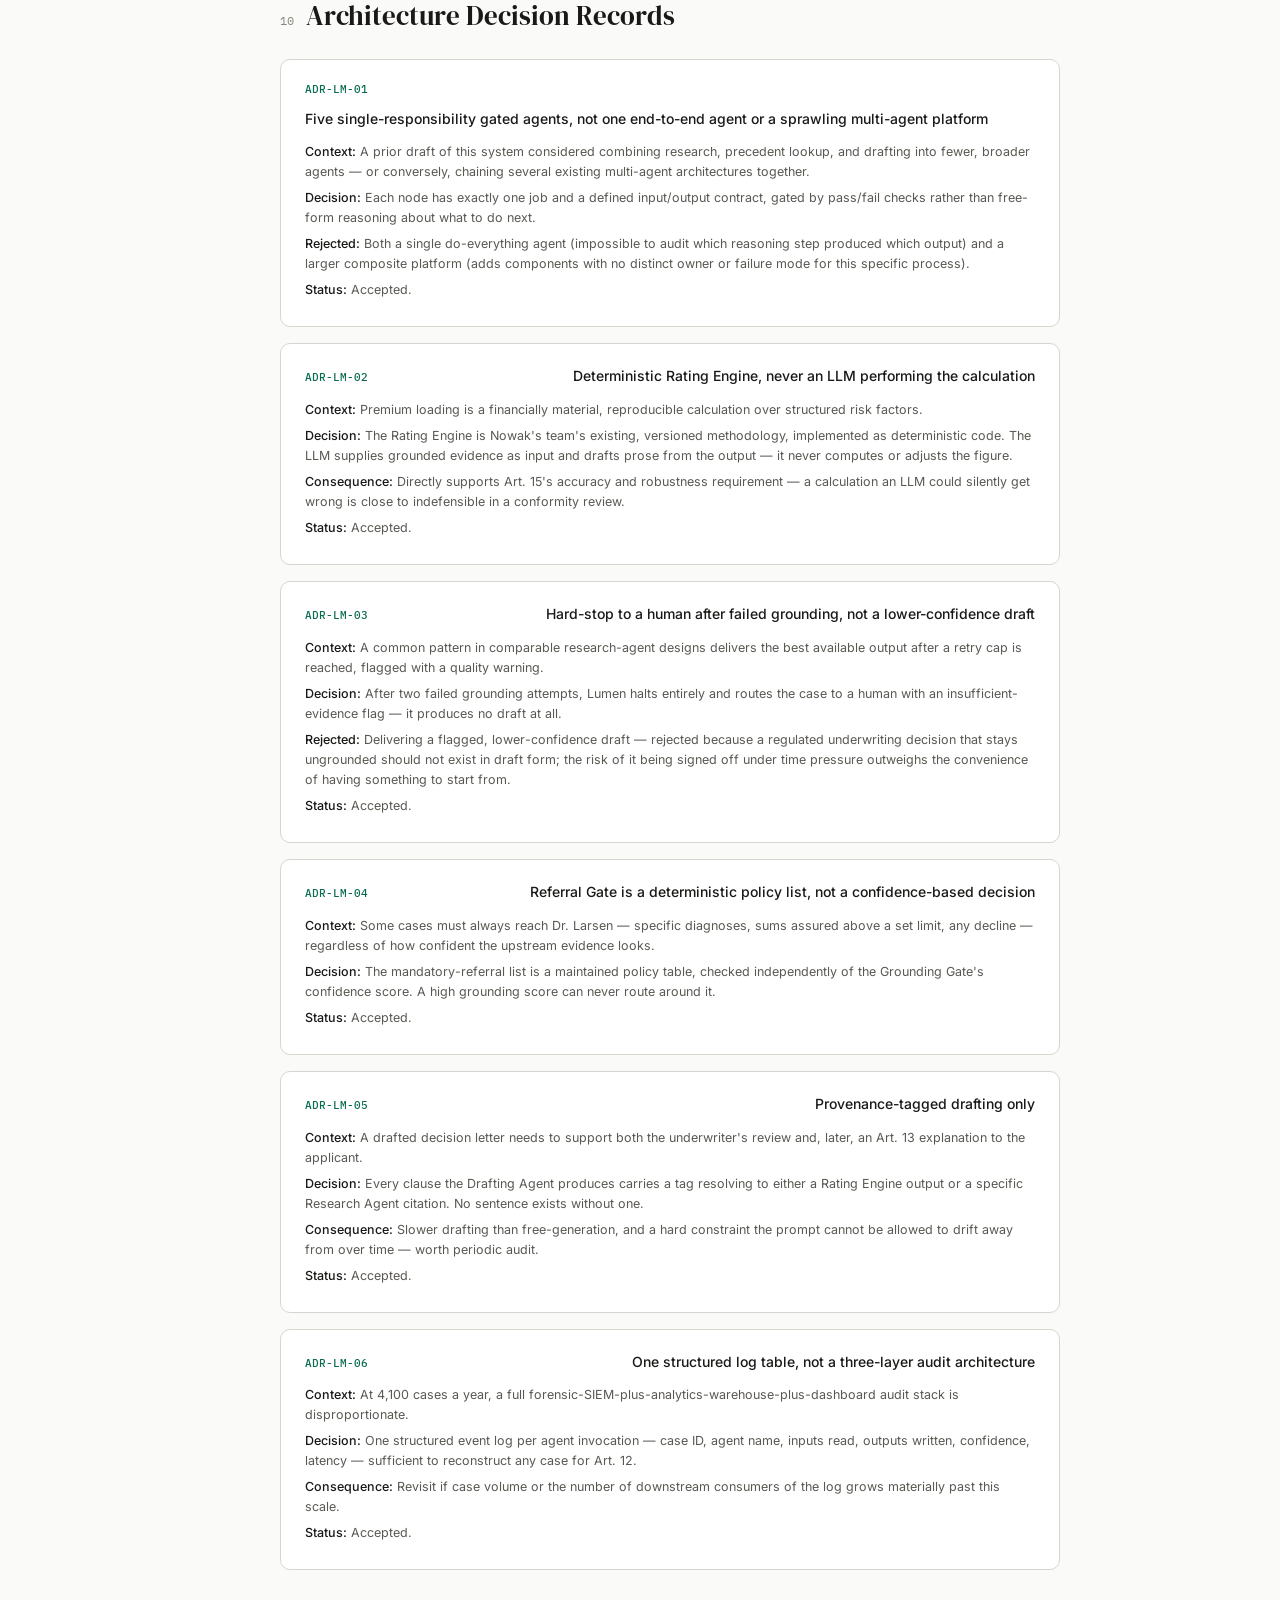
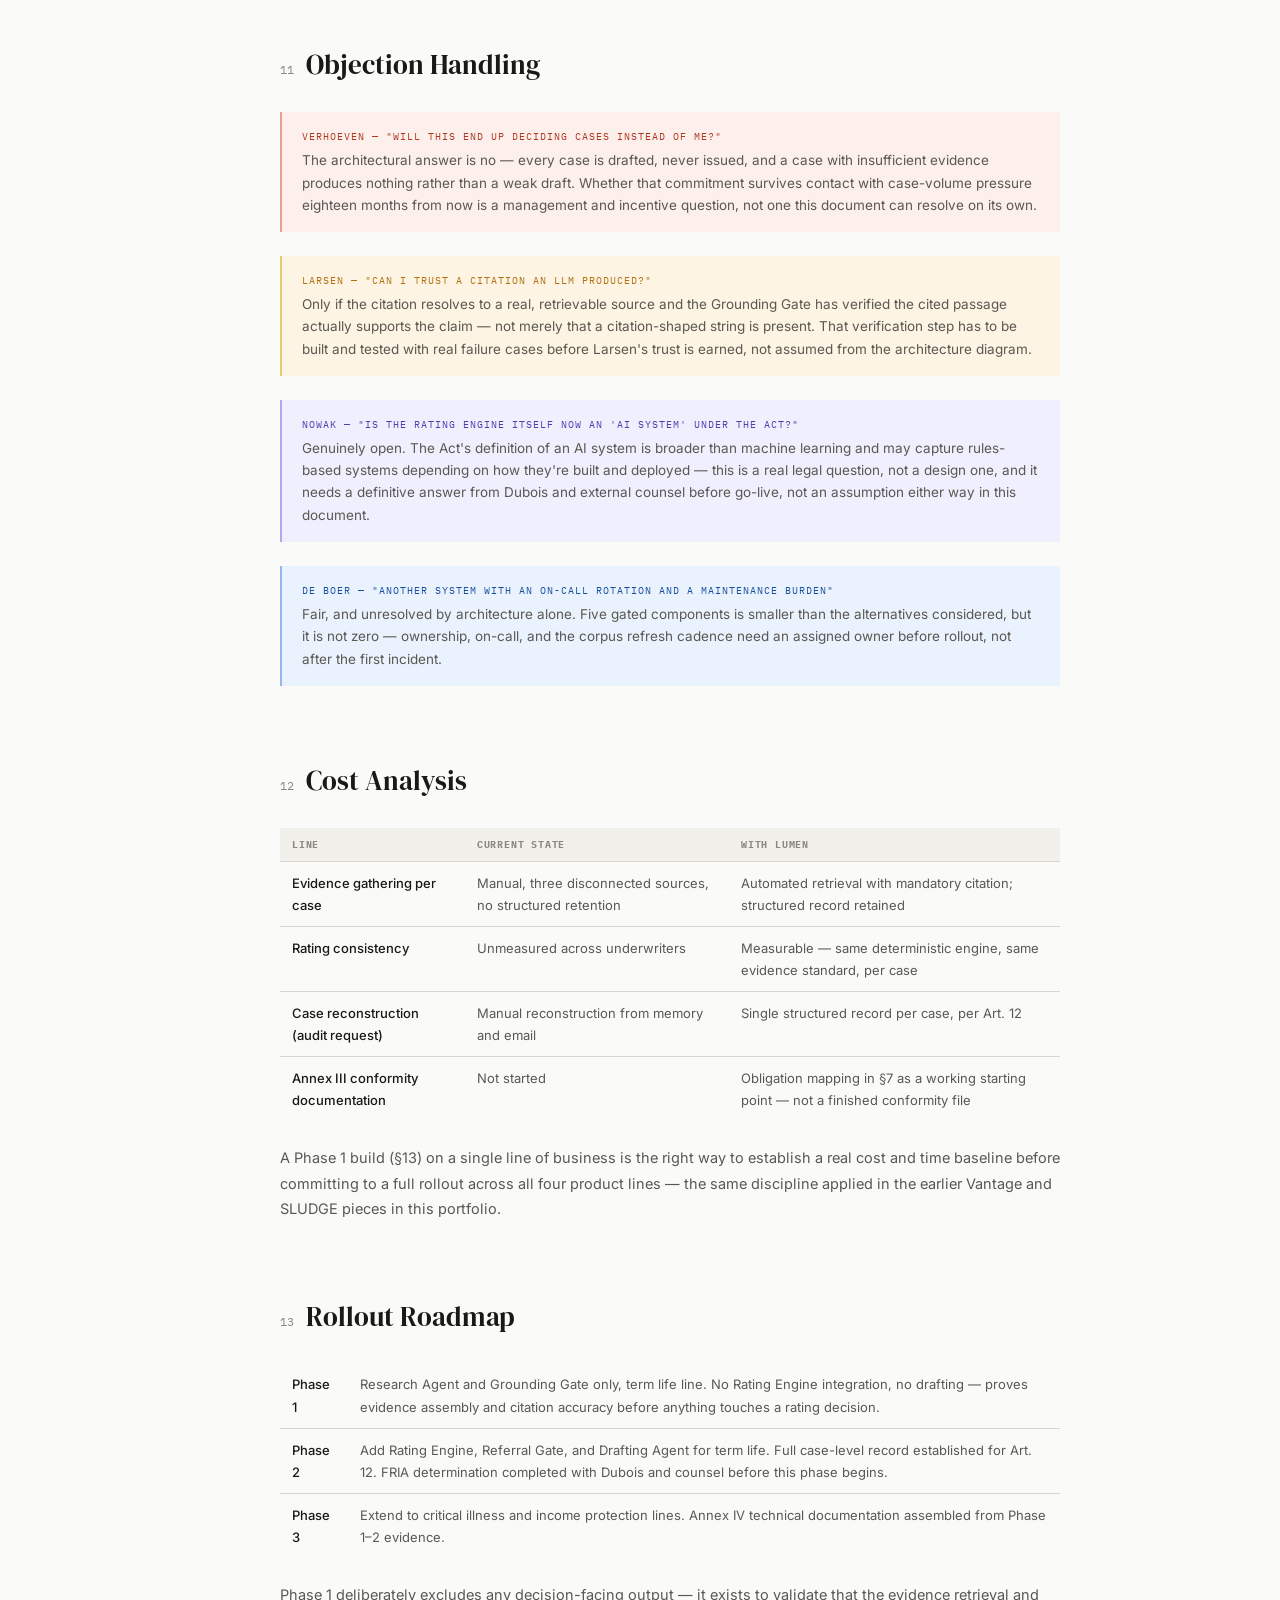
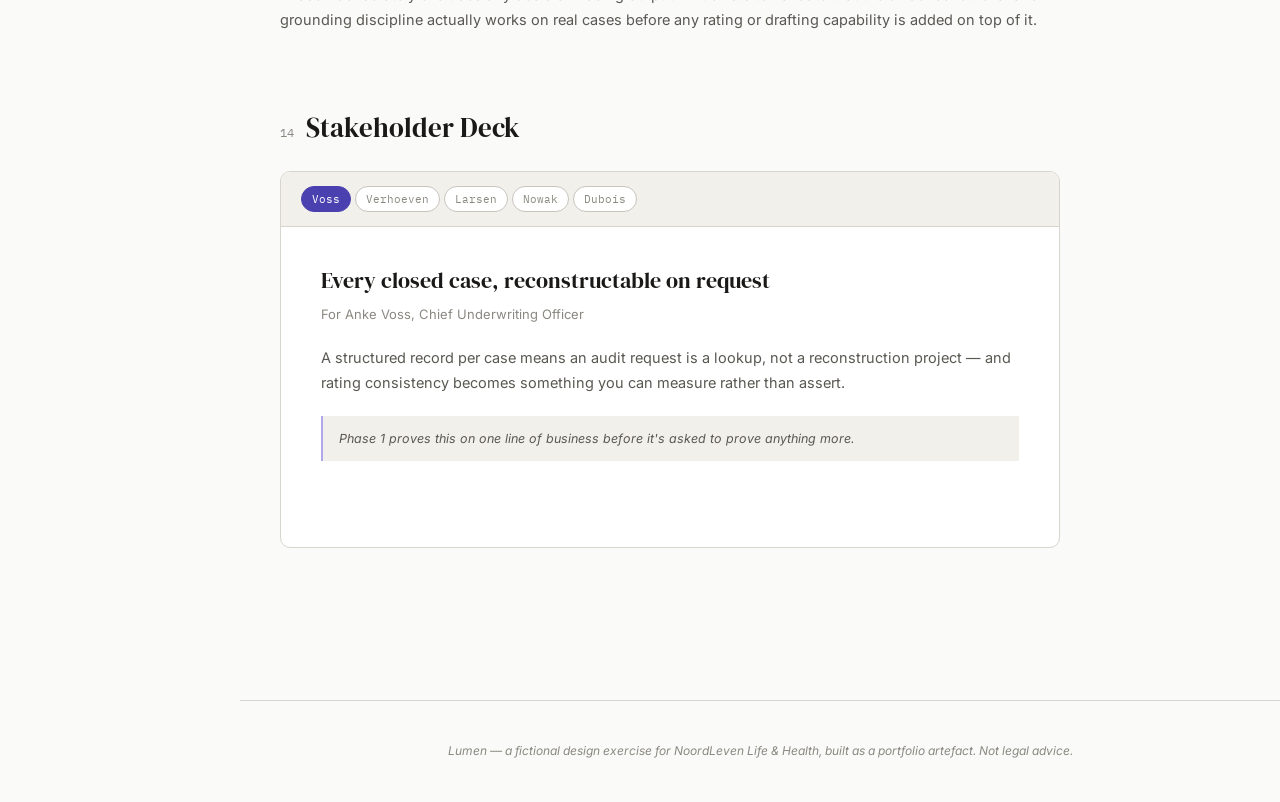
==== commit 6c5ce00a: "Add a Launch app button to the design doc top bar" ====
--- a/index.html
+++ b/index.html
@@ -45,6 +45,9 @@
 .topbar { display: flex; align-items: center; justify-content: space-between; padding: 0.75rem 2.5rem; border-bottom: 1px solid var(--border); position: sticky; top: 0; background: rgba(250,250,248,0.95); backdrop-filter: blur(8px); z-index: 100; }
 .topbar-breadcrumb { font-family: var(--mono); font-size: 11px; color: var(--text3); }
 .topbar-right { display: flex; align-items: center; gap: 16px; }
+.topbar-launch { font-family: var(--mono); font-size: 11px; padding: 5px 12px; background: var(--text); color: var(--bg); border-radius: var(--r); text-decoration: none; }
+.topbar-launch:hover { background: var(--teal); }
+.topbar-launch:focus-visible { outline: 2px solid var(--teal); outline-offset: 2px; }
 .topbar-tag { font-family: var(--mono); font-size: 10px; padding: 3px 8px; background: var(--bg3); border-radius: 99px; color: var(--text2); }
 
 .content { padding: 3rem 2.5rem 5rem; max-width: 860px; }
@@ -237,7 +240,7 @@
 <div class="main">
   <div class="topbar">
     <div class="topbar-breadcrumb">noordleven / lumen / design-doc</div>
-    <div class="topbar-right"><span class="topbar-tag">fictional client — portfolio artefact</span></div>
+    <div class="topbar-right"><span class="topbar-tag">fictional client — portfolio artefact</span><a class="topbar-launch" href="https://lumen-app-807627578504.us-east1.run.app" target="_blank" rel="noopener">Launch app →</a></div>
   </div>
 
   <div class="content">
